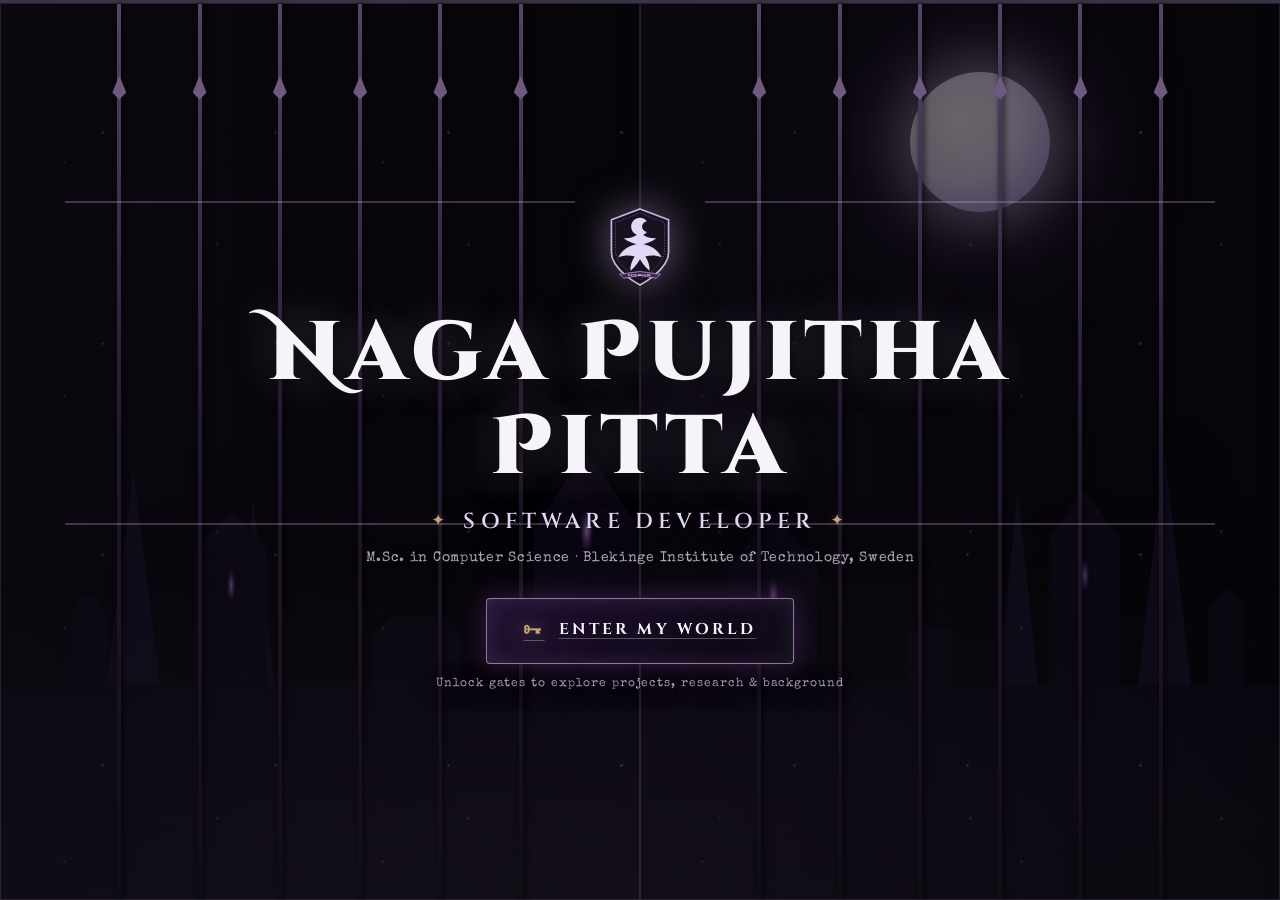
==== index.html @ 644ecee3 "Remove Nevermore Academy sanctuary tagline display" ====
<!DOCTYPE html>
<html lang="en">
<head>
    <meta charset="UTF-8">
    <meta name="viewport" content="width=device-width, initial-scale=1.0">
    <meta name="description" content="Naga Pujitha Pitta's software development, AI, and computer science portfolio.">
    <title>Home | Naga Pujitha Pitta · Software Developer</title>
    <!-- Google Fonts for Gothic & Antiqua Typography -->
    <link rel="preconnect" href="https://fonts.googleapis.com">
    <link rel="preconnect" href="https://fonts.gstatic.com" crossorigin>
    <link href="https://fonts.googleapis.com/css2?family=Cinzel+Decorative:wght@700;900&family=Cinzel:wght@500;600;700&family=Special+Elite&display=swap" rel="stylesheet">
    <link rel="stylesheet" href="Style.css?v=nevermore-2026-v2">
</head>
<body class="theme-home">

    <!-- ====================================================================
         NEVERMORE ACADEMY ENTRANCE (CINEMATIC FULL-SCREEN HOME SECTION)
         ==================================================================== -->
    <section class="academy-gate" id="academyGate" aria-label="Nevermore Academy Entrance">
        <!-- Cinematic Castle, Moonlight, Fog & Purple Lighting -->
        <div class="sky-elements" aria-hidden="true">
            <div class="gothic-moon"></div>
            <div class="moon-halo"></div>
            
            <!-- Castle Architecture Silhouette -->
            <svg class="castle-architecture" viewBox="0 0 1440 600" preserveAspectRatio="none">
                <defs>
                    <linearGradient id="castleGrad" x1="0%" y1="0%" x2="0%" y2="100%">
                        <stop offset="0%" stop-color="#160e24"/>
                        <stop offset="50%" stop-color="#0e0917"/>
                        <stop offset="100%" stop-color="#07050b"/>
                    </linearGradient>
                    <radialGradient id="windowGlow" cx="50%" cy="50%" r="50%">
                        <stop offset="0%" stop-color="#eed8ff" stop-opacity="0.9"/>
                        <stop offset="60%" stop-color="#9d4edd" stop-opacity="0.5"/>
                        <stop offset="100%" stop-color="#491375" stop-opacity="0"/>
                    </radialGradient>
                </defs>
                <!-- Distant Spires -->
                <polygon points="120,380 150,160 180,380" fill="#1b122c"/>
                <polygon points="260,390 285,190 310,390" fill="#1b122c"/>
                <polygon points="1120,400 1145,180 1170,400" fill="#1b122c"/>
                <polygon points="1280,380 1310,140 1340,380" fill="#1b122c"/>
                
                <!-- Main Castle Silhouette -->
                <path d="M0,600 L0,380 L80,380 L80,310 L90,290 L110,290 L120,310 L120,380 
                         L220,380 L220,240 L260,200 L300,240 L300,380 
                         L420,380 L420,330 L440,310 L500,310 L520,330 L520,380
                         L600,380 L600,220 L660,140 L720,220 L720,380
                         L820,380 L820,260 L870,200 L920,260 L920,380
                         L1020,380 L1020,320 L1070,320 L1070,380
                         L1180,380 L1180,230 L1220,180 L1260,230 L1260,380
                         L1360,380 L1360,300 L1380,280 L1400,300 L1400,380 L1440,380 L1440,600 Z" 
                      fill="url(#castleGrad)"/>
                
                <!-- Lit Gothic Cathedral Windows in Towers -->
                <path d="M255,270 Q260,250 265,270 L265,295 L255,295 Z" fill="url(#windowGlow)"/>
                <path d="M652,210 Q660,185 668,210 L668,245 L652,245 Z" fill="url(#windowGlow)"/>
                <path d="M863,280 Q870,260 877,280 L877,305 L863,305 Z" fill="url(#windowGlow)"/>
                <path d="M1214,260 Q1220,240 1226,260 L1226,285 L1214,285 Z" fill="url(#windowGlow)"/>
            </svg>

            <!-- Rolling Volumetric Fog Layers -->
            <div class="fog-layer fog-back"></div>
            <div class="fog-layer fog-front"></div>
        </div>

        <!-- Flying Raven Silhouettes -->
        <svg class="raven-flight" viewBox="0 0 1200 400" preserveAspectRatio="none" aria-hidden="true">
            <g class="raven raven-one">
                <path d="M0,25 C15,8 32,7 50,22 C62,10 78,8 95,15 C85,27 73,34 56,34 C47,46 36,55 20,59 L27,36 C18,40 9,35 0,25 Z"/>
            </g>
            <g class="raven raven-two">
                <path d="M0,25 C15,8 32,7 50,22 C62,10 78,8 95,15 C85,27 73,34 56,34 C47,46 36,55 20,59 L27,36 C18,40 9,35 0,25 Z"/>
            </g>
            <g class="raven raven-three">
                <path d="M0,25 C15,8 32,7 50,22 C62,10 78,8 95,15 C85,27 73,34 56,34 C47,46 36,55 20,59 L27,36 C18,40 9,35 0,25 Z"/>
            </g>
        </svg>

        <!-- Ambient Dust & Silver Embers -->
        <span class="academy-particles" aria-hidden="true"></span>

        <!-- Interactive 3D Wrought-Iron Entrance Gates -->
        <div class="wrought-iron-gates" aria-hidden="true">
            <div class="gate-wing gate-left" id="gateLeft">
                <div class="gate-bars">
                    <span class="bar bar-spear"></span>
                    <span class="bar bar-spear"></span>
                    <span class="bar bar-spear"></span>
                    <span class="bar bar-spear"></span>
                    <span class="bar bar-spear"></span>
                    <span class="bar bar-spear"></span>
                    <span class="gate-scroll scroll-top"></span>
                    <span class="gate-scroll scroll-mid"></span>
                </div>
            </div>
            <div class="gate-wing gate-right" id="gateRight">
                <div class="gate-bars">
                    <span class="bar bar-spear"></span>
                    <span class="bar bar-spear"></span>
                    <span class="bar bar-spear"></span>
                    <span class="bar bar-spear"></span>
                    <span class="bar bar-spear"></span>
                    <span class="bar bar-spear"></span>
                    <span class="gate-scroll scroll-top"></span>
                    <span class="gate-scroll scroll-mid"></span>
                </div>
            </div>
        </div>

        <!-- Academy Centerpiece / Entrance Heading -->
        <div class="academy-title">
            <!-- Original Artwork: Nevermore Academy Emblem -->
            <div class="emblem-container" title="Nevermore Academy Emblem">
                <svg class="academy-emblem" viewBox="0 0 100 120" xmlns="http://www.w3.org/2000/svg" aria-hidden="true">
                    <!-- Outer Crest Shield -->
                    <path d="M50,4 L92,20 L92,68 C92,94 50,116 50,116 C50,116 8,94 8,68 L8,20 Z" 
                          fill="#171220" stroke="#cbb4dd" stroke-width="2.5"/>
                    <path d="M50,10 L86,24 L86,66 C86,88 50,108 50,108 C50,108 14,88 14,66 L14,24 Z" 
                          fill="none" stroke="#724e8e" stroke-width="1.2" stroke-dasharray="2,2"/>
                    <!-- Crescent Moon at Top -->
                    <path d="M50,17 C54,17 58,19 60,22 C56,23 53,26 53,30 C53,34 56,37 60,38 C58,41 54,43 50,43 C42.8,43 37,37.2 37,30 C37,22.8 42.8,17 50,17 Z" 
                          fill="#e4d7f5"/>
                    <!-- The Nevermore Raven Silhouette -->
                    <path d="M50,38 C54,43 62,48 74,47 C68,52 61,54 55,56 C68,58 76,65 82,75 C73,72 65,72 58,74 C62,81 65,88 64,95 C57,89 53,83 50,78 C47,83 43,89 36,95 C35,88 38,81 42,74 C35,72 27,72 18,75 C24,65 32,58 45,56 C39,54 32,52 26,47 C38,48 46,43 50,38 Z" 
                          fill="#e4d7f5"/>
                    <!-- Ribbon Banner -->
                    <path d="M20,100 L50,96 L80,100 L74,106 L50,102 L26,106 Z" fill="#422557" stroke="#cbb4dd" stroke-width="1"/>
                    <text x="50" y="102" fill="#fff" font-size="4.2" font-family="'Cinzel', serif" font-weight="bold" text-anchor="middle" letter-spacing="0.5">NEVERMORE</text>
                </svg>
            </div>


            <!-- Name in Elegant Gothic Typography -->
            <h1 class="academy-name">Naga Pujitha Pitta</h1>

            <!-- Professional Title -->
            <p class="academy-role">
                <span class="role-symbol">✦</span>
                <span class="role-label">Software Developer</span>
                <span class="role-symbol">✦</span>
            </p>

            <p class="academy-degree-meta">M.Sc. in Computer Science · Blekinge Institute of Technology, Sweden</p>

            <!-- Interactive "Enter My World" Button -->
            <div class="entrance-action">
                <a class="enter-world-button" id="enterWorld" href="#portfolioWorld">
                    <span class="btn-icon">🗝</span>
                    <span class="btn-text">Enter My World</span>
                    <span class="btn-glow" aria-hidden="true"></span>
                </a>
                <span class="entrance-hint">Unlock gates to explore projects, research &amp; background</span>
            </div>
        </div>
    </section>

    <!-- ====================================================================
         PORTFOLIO WORLD (INNER SECTIONS)
         ==================================================================== -->
    <div class="portfolio-world" id="portfolioWorld">
        <!-- Floating shapes background -->
        <div class="background-shapes" aria-hidden="true">
            <span></span><span></span><span></span><span></span><span></span><span></span>
            <span></span><span></span><span></span><span></span><span></span><span></span>
        </div>
        <div class="glow-cursor" aria-hidden="true"></div>

        <!-- Persistent Header Bar -->
        <header class="hero" id="home">
            <div class="hero-content">
                <div class="hero-owner-tag">
                    <span class="hero-emblem-mini">✦</span>
                    <span class="hero-owner-name">Naga Pujitha Pitta</span>
                </div>
                <p class="hero-subtitle">
                    <span id="roleText">Software Developer</span>
                    <span class="typing-cursor">|</span>
                </p>
            </div>
            <span class="hero-frame" aria-hidden="true"></span>
        </header>

        <!-- Main Navigation -->
        <nav aria-label="Main navigation">
            <a href="#academyGate" class="nav-return-gate" title="Return to Nevermore Entrance">〈 Entrance Gate 〉</a>
            <span class="nav-dot">•</span>
            <a href="index.html" class="active-nav">Home</a>
            <span class="nav-dot">•</span>
            <a href="experience.html">Experience</a>
            <span class="nav-dot">•</span>
            <a href="projects.html">Projects</a>
            <span class="nav-dot">•</span>
            <a href="publications.html">Publications</a>
        </nav>

        <main>
            <!-- ============================================================
                 ABOUT SECTION (WITH VINTAGE GOTHIC PORTRAIT FRAME)
                 ============================================================ -->
            <section class="about section" id="about">
                <div class="about-heading">
                    <!-- Vintage Gothic Portrait Frame -->
                    <div class="portrait-frame vintage-gothic-frame" title="Portrait: Naga Pujitha Pitta">
                        <div class="frame-arch-crest">✦</div>
                        <div class="frame-filigree top-left"></div>
                        <div class="frame-filigree top-right"></div>
                        <div class="frame-inner-mat">
                            <img class="profile-photo" 
                                 src="images/profile.jpeg" 
                                 alt="Naga Pujitha Pitta" 
                                 onerror="this.src='https://avatars.githubusercontent.com/u/149845353?v=4';">
                        </div>
                        <div class="frame-filigree bottom-left"></div>
                        <div class="frame-filigree bottom-right"></div>
                        <div class="frame-nameplate">N. P. PITTA</div>
                    </div>

                    <div class="about-lead-block">
                        <h2>Hey — I'm Pujitha.</h2>
                        <p class="lead-bio">I am a Computer Science graduate from Blekinge Institute of Technology, Sweden.</p>
                        <p class="lead-specialties">Specializing in Full-Stack Systems, Machine Learning &amp; Cloud Infrastructure.</p>
                    </div>
                </div>

                <p>I am interested in full-stack development, artificial intelligence, and machine learning. I enjoy building applications, solving technical problems, and learning new technologies.</p>
                <p>My work includes cloud-based web applications, machine learning projects, and research into reliable federated learning models.</p>

                <hr>

                <h3>Education</h3>
                <div class="education-card">
                    <p><strong>Master of Science in Computer Science</strong><br>
                    Blekinge Institute of Technology · Sweden</p>
                </div>

                <hr>

                <!-- Technical Skills Showcase -->
                <div class="skills-showcase">
                    <div class="skills-showcase-heading">
                        <div>
                            <span class="skills-kicker">STACK / INDEX 012</span>
                            <h3>Technical Skills</h3>
                        </div>
                        <span class="skills-orbit" aria-hidden="true">✳</span>
                    </div>

                    <div class="skills-board" aria-label="Technical skills">
                        <div class="skill-tile" data-group="code">
                            <span class="skill-symbol">Py</span>
                            <span class="skill-name">Python</span>
                            <span class="skill-kind">LANGUAGE</span>
                        </div>
                        <div class="skill-tile" data-group="code">
                            <span class="skill-symbol">Ja</span>
                            <span class="skill-name">Java</span>
                            <span class="skill-kind">LANGUAGE</span>
                        </div>
                        <div class="skill-tile" data-group="code">
                            <span class="skill-symbol">JS</span>
                            <span class="skill-name">JavaScript</span>
                            <span class="skill-kind">LANGUAGE</span>
                        </div>
                        <div class="skill-tile" data-group="code">
                            <span class="skill-symbol">SQL</span>
                            <span class="skill-name">SQL</span>
                            <span class="skill-kind">LANGUAGE</span>
                        </div>
                        <div class="skill-tile" data-group="web">
                            <span class="skill-symbol">&lt;/&gt;</span>
                            <span class="skill-name">HTML</span>
                            <span class="skill-kind">WEB</span>
                        </div>
                        <div class="skill-tile" data-group="web">
                            <span class="skill-symbol">#</span>
                            <span class="skill-name">CSS</span>
                            <span class="skill-kind">WEB</span>
                        </div>
                        <div class="skill-tile" data-group="web">
                            <span class="skill-symbol">Fl</span>
                            <span class="skill-name">Flask</span>
                            <span class="skill-kind">WEB</span>
                        </div>
                        <div class="skill-tile" data-group="ai">
                            <span class="skill-symbol">ML</span>
                            <span class="skill-name">Scikit-learn</span>
                            <span class="skill-kind">AI / DATA</span>
                        </div>
                        <div class="skill-tile" data-group="ai">
                            <span class="skill-symbol">Tf</span>
                            <span class="skill-name">TensorFlow</span>
                            <span class="skill-kind">AI / DATA</span>
                        </div>
                        <div class="skill-tile" data-group="ai">
                            <span class="skill-symbol">Pd</span>
                            <span class="skill-name">Pandas</span>
                            <span class="skill-kind">AI / DATA</span>
                        </div>
                        <div class="skill-tile" data-group="ai">
                            <span class="skill-symbol">Np</span>
                            <span class="skill-name">NumPy</span>
                            <span class="skill-kind">AI / DATA</span>
                        </div>
                        <div class="skill-tile" data-group="cloud">
                            <span class="skill-symbol">☁</span>
                            <span class="skill-name">AWS</span>
                            <span class="skill-kind">CLOUD</span>
                        </div>
                    </div>

                    <div class="skills-legend">
                        <span><i data-group="code"></i>Code</span>
                        <span><i data-group="web"></i>Web</span>
                        <span><i data-group="ai"></i>AI &amp; Data</span>
                        <span><i data-group="cloud"></i>Cloud</span>
                    </div>
                </div>
            </section>

            <!-- Resume & Social Crypts -->
            <section class="reference-links" aria-label="Resume and contact links">
                <p class="resume-link">
                    <a href="resume.pdf" target="_blank" rel="noopener noreferrer">View résumé ↗</a>
                </p>
                <p class="reference-social-links">
                    <a href="https://linkedin.com/in/naga-pujitha-pitta-bb8784255" target="_blank" rel="noopener noreferrer">LinkedIn</a>
                    <span>·</span>
                    <a href="https://github.com/Pujitha-pitta" target="_blank" rel="noopener noreferrer">GitHub</a>
                    <span>·</span>
                    <a href="mailto:nagapujitha456@gmail.com">Email</a>
                </p>
            </section>

            <p class="section-bottom-link page-next">
                <a href="experience.html">〈 My Experience 〉</a>
            </p>
        </main>

        <footer>
            <p>© <span id="currentYear">2026</span> Naga Pujitha Pitta · Crafted with Nevermore Gothic Elegance</p>
        </footer>
    </div>

    <!-- Entrance & Interactive Scripts -->
    <script src="script.js"></script>
    <script>
        // Smooth entrance gate trigger & transition
        const enterBtn = document.getElementById('enterWorld');
        const gateLeft = document.getElementById('gateLeft');
        const gateRight = document.getElementById('gateRight');
        const academyGate = document.getElementById('academyGate');

        if (enterBtn) {
            enterBtn.addEventListener('click', function(e) {
                // Animate wrought-iron gate swing
                if (gateLeft && gateRight) {
                    gateLeft.classList.add('swing-open');
                    gateRight.classList.add('swing-open');
                }
                if (academyGate) {
                    academyGate.classList.add('gate-unlocking');
                }
            });
        }

        // Set current year
        const yr = document.getElementById('currentYear');
        if (yr) yr.textContent = new Date().getFullYear();
    </script>
</body>
</html>
---- Style.css ----
/* ==========================================================================
   NAGA PUJITHA PITTA · PORTFOLIO STYLESHEET
   Aesthetic: Nevermore Academy Gothic Entrance & Professional Developer World
   ========================================================================== */

/* --------------------------------------------------------------------------
   1. CORE VARIABLES & SETUP
   -------------------------------------------------------------------------- */
:root {
    --night: #09070d;
    --night-deep: #050408;
    --violet-night: #150f20;
    --deep-purple: #271438;
    --plum: #492856;
    --amethyst: #8e44ad;
    --lavender-glow: #bda6d6;
    --silver: #c9c5d2;
    --parchment: #ece8f2;
    --antique-gold: #c2a77a;
    --gold-glow: rgba(194, 167, 122, 0.35);
    --gothic-line: rgba(201, 197, 210, 0.22);
    --gothic-glow: rgba(189, 166, 214, 0.25);
    
    --font-gothic: 'Cinzel Decorative', Georgia, serif;
    --font-serif: 'Cinzel', 'Palatino Linotype', Georgia, serif;
    --font-body: 'Segoe UI', Tahoma, Arial, sans-serif;
    --font-typewriter: 'Special Elite', 'Courier New', monospace;
}

* {
    box-sizing: border-box;
    margin: 0;
    padding: 0;
}

html {
    scroll-behavior: smooth;
    scroll-padding-top: 20px;
}

body {
    min-height: 100vh;
    overflow-x: hidden;
    padding: 0 20px;
    background-color: var(--night);
    color: var(--parchment);
    font-family: var(--font-body);
    line-height: 1.72;
    background-image:
        radial-gradient(ellipse 48% 31% at 50% -4%, rgba(89, 57, 103, 0.88), transparent 76%),
        radial-gradient(ellipse 25% 75% at 0% 48%, rgba(50, 31, 64, 0.72), transparent 80%),
        radial-gradient(ellipse 30% 65% at 100% 70%, rgba(42, 27, 55, 0.66), transparent 78%),
        linear-gradient(155deg, #08070b 0%, #17101e 48%, #0a090d 100%);
}

body::before {
    content: "";
    position: fixed;
    inset: -28%;
    z-index: 0;
    pointer-events: none;
    opacity: 0.65;
    background:
        radial-gradient(ellipse 38% 18% at 14% 42%, rgba(185, 166, 205, 0.18), transparent 72%),
        radial-gradient(ellipse 42% 23% at 82% 55%, rgba(91, 61, 111, 0.3), transparent 74%),
        radial-gradient(ellipse 35% 19% at 48% 92%, rgba(197, 195, 204, 0.12), transparent 76%);
    filter: blur(38px);
    animation: nevermore-mist 26s ease-in-out infinite alternate;
}

@keyframes nevermore-mist {
    from { transform: translate3d(-2%, 1%, 0) scale(1); }
    to { transform: translate3d(2%, -2%, 0) scale(1.08); }
}

a {
    color: #c9b8dd;
    text-decoration-color: rgba(201, 184, 221, 0.42);
    text-underline-offset: 4px;
    transition: color 180ms ease, text-shadow 180ms ease;
}

a:hover {
    color: #f0e9f7;
    text-shadow: 0 0 14px rgba(189, 166, 214, 0.6);
}

h1, h2, h3, h4 {
    font-family: var(--font-serif);
    line-height: 1.4;
}

h2 {
    color: var(--parchment);
    font-size: clamp(1.65rem, 3vw, 2.05rem);
    letter-spacing: 0.035em;
    margin-bottom: 12px;
}

h3 {
    color: var(--silver);
    font-size: 1.1rem;
    font-weight: 600;
    margin-bottom: 5px;
}

p {
    margin-bottom: 15px;
}

/* --------------------------------------------------------------------------
   2. NEVERMORE ACADEMY ENTRANCE GATE (FULL SCREEN CINEMATIC HOME)
   -------------------------------------------------------------------------- */
.academy-gate {
    position: fixed;
    z-index: 1000;
    inset: 0;
    display: flex;
    align-items: center;
    justify-content: center;
    min-height: 100svh;
    padding: 24px;
    overflow: hidden;
    opacity: 1;
    visibility: visible;
    transition: opacity 800ms cubic-bezier(0.16, 1, 0.3, 1), 
                visibility 0s linear 800ms, 
                transform 800ms cubic-bezier(0.16, 1, 0.3, 1);
    background: #07050a;
}

/* Sky Elements: Castle, Moon, Fog & Purple Ambient Backlighting */
.sky-elements {
    position: absolute;
    inset: 0;
    pointer-events: none;
    z-index: 1;
    overflow: hidden;
}

/* Luminous Gothic Moon */
.gothic-moon {
    position: absolute;
    top: 8%;
    right: 18%;
    width: 140px;
    height: 140px;
    border-radius: 50%;
    background: radial-gradient(circle at 35% 35%, #fffaf0 0%, #e2daf0 45%, #9d7ec4 90%, #5d347e 100%);
    box-shadow: 0 0 45px 15px rgba(226, 218, 240, 0.45),
                0 0 110px 40px rgba(142, 68, 173, 0.3);
    animation: moonPulse 10s ease-in-out infinite alternate;
}

@keyframes moonPulse {
    0% { transform: scale(1); filter: brightness(1); }
    100% { transform: scale(1.03); filter: brightness(1.1); }
}

.moon-halo {
    position: absolute;
    top: calc(8% - 60px);
    right: calc(18% - 60px);
    width: 260px;
    height: 260px;
    border-radius: 50%;
    background: radial-gradient(circle, rgba(189, 166, 214, 0.15) 0%, transparent 70%);
    filter: blur(20px);
}

/* Castle Architecture Silhouette */
.castle-architecture {
    position: absolute;
    bottom: 0;
    left: 0;
    width: 100%;
    height: 65%;
    object-fit: cover;
    z-index: 2;
    opacity: 0.95;
    filter: drop-shadow(0 -10px 30px rgba(0, 0, 0, 0.9));
}

/* Layered Volumetric Rolling Fog */
.fog-layer {
    position: absolute;
    bottom: 0;
    left: -50%;
    width: 200%;
    height: 45%;
    pointer-events: none;
}

.fog-back {
    z-index: 3;
    opacity: 0.45;
    background: radial-gradient(ellipse at 50% 100%, rgba(138, 92, 168, 0.35) 0%, transparent 65%),
                linear-gradient(to top, rgba(10, 7, 15, 0.8) 0%, transparent 100%);
    animation: fogDrift 38s linear infinite alternate;
}

.fog-front {
    z-index: 6;
    opacity: 0.3;
    background: radial-gradient(ellipse at 35% 100%, rgba(200, 180, 225, 0.25) 0%, transparent 55%),
                linear-gradient(to top, rgba(7, 5, 10, 0.9) 0%, transparent 80%);
    animation: fogDrift 24s linear infinite alternate-reverse;
}

@keyframes fogDrift {
    0% { transform: translateX(0); }
    100% { transform: translateX(25%); }
}

/* --------------------------------------------------------------------------
   3. 3D WROUGHT-IRON GATES (INTERACTIVE ENTRANCE)
   -------------------------------------------------------------------------- */
.wrought-iron-gates {
    position: absolute;
    inset: 0;
    z-index: 4;
    display: flex;
    pointer-events: none;
    perspective: 1400px;
}

.gate-wing {
    flex: 1;
    height: 100%;
    background: linear-gradient(90deg, rgba(12, 9, 17, 0.7), rgba(5, 4, 8, 0.5));
    border-top: 3px solid #3c3247;
    position: relative;
    transform-origin: left center;
    transition: transform 1200ms cubic-bezier(0.16, 1, 0.3, 1), opacity 800ms ease;
}

.gate-wing.gate-right {
    transform-origin: right center;
}

/* Wrought-Iron Spikes & Vertical Bars */
.gate-bars {
    position: absolute;
    inset: 0;
    display: flex;
    justify-content: space-evenly;
    padding: 0 40px;
    border: 1px solid rgba(189, 166, 214, 0.15);
}

.bar {
    width: 4px;
    height: 100%;
    background: linear-gradient(180deg, #534563 0%, #20182b 50%, #110d17 100%);
    position: relative;
    box-shadow: 2px 0 6px rgba(0, 0, 0, 0.8);
}

.bar-spear::before {
    content: "";
    position: absolute;
    top: 8%;
    left: 50%;
    transform: translateX(-50%);
    width: 14px;
    height: 24px;
    background: #6c5a80;
    clip-path: polygon(50% 0%, 100% 70%, 50% 100%, 0% 70%);
}

.gate-scroll {
    position: absolute;
    left: 10%;
    right: 10%;
    height: 2px;
    background: rgba(189, 166, 214, 0.3);
}

.scroll-top { top: 22%; }
.scroll-mid { top: 58%; }

/* Swing Open Animations when Entered */
.gate-wing.gate-left.swing-open,
.theme-home .academy-gate:has(+ .portfolio-world:target) .gate-left {
    transform: perspective(1400px) rotateY(-85deg);
}

.gate-wing.gate-right.swing-open,
.theme-home .academy-gate:has(+ .portfolio-world:target) .gate-right {
    transform: perspective(1400px) rotateY(85deg);
}

/* Dismiss Academy Gate upon entry */
.theme-home .academy-gate:has(+ .portfolio-world:target),
.academy-gate.gate-unlocking {
    opacity: 0;
    visibility: hidden;
    pointer-events: none;
    transform: scale(1.05);
}

/* --------------------------------------------------------------------------
   4. ACADEMY TITLE & CENTERPIECE
   -------------------------------------------------------------------------- */
.academy-title {
    position: relative;
    z-index: 5;
    display: flex;
    flex-direction: column;
    align-items: center;
    text-align: center;
    max-width: 900px;
    padding: 30px 20px;
    text-shadow: 0 4px 25px rgba(0, 0, 0, 0.95);
    transition: transform 800ms ease, opacity 600ms ease;
}

/* Nevermore Academy Emblem Artwork */
.emblem-container {
    margin-bottom: 12px;
}

.academy-emblem {
    width: 68px;
    height: 82px;
    filter: drop-shadow(0 0 20px rgba(189, 166, 214, 0.5));
    animation: emblemPulse 4s ease-in-out infinite alternate;
}

@keyframes emblemPulse {
    0% { transform: scale(1); filter: drop-shadow(0 0 15px rgba(189, 166, 214, 0.35)); }
    100% { transform: scale(1.05); filter: drop-shadow(0 0 28px rgba(189, 166, 214, 0.7)); }
}

.academy-kicker {
    display: flex;
    align-items: center;
    gap: 15px;
    font-family: var(--font-serif);
    font-size: clamp(0.72rem, 1.4vw, 0.85rem);
    letter-spacing: 0.28em;
    color: var(--silver);
    text-transform: uppercase;
    margin-bottom: 14px;
}

.kicker-line {
    width: 35px;
    height: 1px;
    background: linear-gradient(90deg, transparent, var(--lavender-glow), transparent);
}

/* User's Name in Gothic Typography */
.academy-name {
    font-family: var(--font-gothic);
    font-size: clamp(2.4rem, 6.8vw, 5.2rem);
    font-weight: 900;
    letter-spacing: 0.07em;
    line-height: 1.12;
    color: #f7f3fb;
    margin-bottom: 8px;
    text-shadow: 0 4px 28px rgba(0, 0, 0, 0.95),
                 0 0 40px rgba(189, 166, 214, 0.35);
}

/* Professional Role: Software Developer */
.academy-role {
    display: inline-flex;
    align-items: center;
    gap: 14px;
    font-family: var(--font-serif);
    font-size: clamp(1rem, 2.2vw, 1.35rem);
    font-weight: 600;
    letter-spacing: 0.24em;
    text-transform: uppercase;
    color: #e2d5f0;
    margin-bottom: 6px;
}

.role-symbol {
    color: var(--antique-gold);
    font-size: 0.85rem;
    text-shadow: 0 0 8px var(--gold-glow);
}

.academy-degree-meta {
    font-family: var(--font-typewriter);
    font-size: 0.88rem;
    color: var(--silver);
    letter-spacing: 0.05em;
    margin-bottom: 28px;
    opacity: 0.85;
}

/* "Enter My World" Button */
.entrance-action {
    display: flex;
    flex-direction: column;
    align-items: center;
    gap: 10px;
}

.enter-world-button {
    position: relative;
    display: inline-flex;
    align-items: center;
    justify-content: center;
    gap: 14px;
    min-width: 260px;
    padding: 16px 36px;
    background: linear-gradient(135deg, rgba(39, 20, 56, 0.9), rgba(15, 11, 22, 0.95));
    border: 1px solid rgba(200, 180, 225, 0.65);
    border-radius: 4px;
    color: #f7f3fb;
    font-family: var(--font-serif);
    font-size: 0.98rem;
    font-weight: 700;
    letter-spacing: 0.2em;
    text-transform: uppercase;
    cursor: pointer;
    overflow: hidden;
    box-shadow: 0 0 25px rgba(142, 68, 173, 0.35),
                inset 0 0 20px rgba(189, 166, 214, 0.12);
    transition: transform 250ms ease, border-color 250ms ease, box-shadow 250ms ease;
    backdrop-filter: blur(8px);
}

.btn-icon {
    font-size: 1.15rem;
    color: var(--antique-gold);
    filter: drop-shadow(0 0 6px var(--gold-glow));
}

.enter-world-button:hover {
    transform: translateY(-3px) scale(1.02);
    border-color: #dccae8;
    color: #ffffff;
    text-decoration: none;
    box-shadow: 0 0 40px rgba(189, 166, 214, 0.6),
                inset 0 0 25px rgba(220, 200, 240, 0.25);
}

.btn-glow {
    position: absolute;
    top: 0;
    left: -100%;
    width: 60%;
    height: 100%;
    background: linear-gradient(90deg, transparent, rgba(255, 255, 255, 0.2), transparent);
    transform: skewX(-25deg);
    animation: btnShimmer 5s infinite;
}

@keyframes btnShimmer {
    0% { left: -100%; }
    20%, 100% { left: 200%; }
}

.entrance-hint {
    font-family: var(--font-typewriter);
    font-size: 0.74rem;
    color: #a49cb0;
    letter-spacing: 0.08em;
}

/* Flying Ravens Silhouettes */
.raven-flight {
    position: absolute;
    z-index: 3;
    top: 6%;
    left: 0;
    width: 100%;
    height: 48%;
    overflow: visible;
    pointer-events: none;
}

.raven { fill: #070509; }
.raven-one { animation: raven-cross 22s linear -6s infinite; opacity: 0.85; }
.raven-two { animation: raven-cross 30s linear -18s infinite; opacity: 0.55; }
.raven-three { animation: raven-cross 26s linear -2s infinite; opacity: 0.7; }

.raven-one path { transform: scale(0.68); transform-origin: center; }
.raven-two path { transform: scale(0.42); transform-origin: center; }
.raven-three path { transform: scale(0.8); transform-origin: center; }

@keyframes raven-cross {
    from { transform: translate3d(-140px, 0, 0); }
    to { transform: translate3d(calc(100vw + 140px), 80px, 0); }
}

/* Atmospheric Particles */
.academy-particles {
    position: absolute;
    z-index: 2;
    inset: 0;
    pointer-events: none;
    opacity: 0.38;
    background-image:
        radial-gradient(circle, rgba(225, 207, 239, 0.85) 0 1px, transparent 1.8px),
        radial-gradient(circle, rgba(182, 145, 208, 0.75) 0 1.2px, transparent 2px),
        radial-gradient(circle, rgba(237, 224, 195, 0.65) 0 0.8px, transparent 1.7px);
    background-size: 173px 211px, 251px 287px, 319px 233px;
    background-position: 16px 27px, 92px 101px, 224px 46px;
    animation: particle-drift 30s linear infinite;
}

@keyframes particle-drift {
    to { background-position: 16px -211px, 92px -186px, 224px -187px; }
}

/* --------------------------------------------------------------------------
   5. PORTFOLIO WORLD (INNER PAGES / MAIN CONTENT)
   -------------------------------------------------------------------------- */
.theme-home .portfolio-world {
    display: none;
}

.theme-home .portfolio-world:target,
.portfolio-world.is-visible {
    display: block;
    animation: world-arrive 900ms cubic-bezier(0.16, 1, 0.3, 1) both;
}

@keyframes world-arrive {
    from { opacity: 0; transform: translateY(18px); }
    to { opacity: 1; transform: translateY(0); }
}

/* Floating background shapes */
.background-shapes {
    position: fixed;
    inset: 0;
    overflow: hidden;
    pointer-events: none;
    z-index: 0;
    opacity: 0.45;
}

.background-shapes span {
    position: absolute;
    width: 35px;
    height: 35px;
    background: linear-gradient(145deg, rgba(169, 155, 190, 0.36), rgba(73, 48, 79, 0.24));
    clip-path: polygon(50% 0, 88% 18%, 100% 55%, 72% 100%, 22% 88%, 0 42%);
    border: 1px solid rgba(197, 195, 204, 0.22);
    border-radius: 3px;
    box-shadow: 0 0 22px rgba(73, 48, 79, 0.28);
    animation: floatShape 14s ease-in-out infinite;
}

.background-shapes span:nth-child(1) { top: 18%; left: 20%; width: 48px; height: 48px; }
.background-shapes span:nth-child(2) { top: 20%; right: 25%; width: 65px; height: 65px; animation-delay: -4s; }
.background-shapes span:nth-child(3) { top: 42%; left: 45%; width: 38px; height: 38px; animation-delay: -8s; }
.background-shapes span:nth-child(4) { top: 58%; right: 32%; width: 30px; height: 30px; animation-delay: -2s; }
.background-shapes span:nth-child(5) { top: 72%; left: 25%; width: 45px; height: 45px; animation-delay: -6s; }
.background-shapes span:nth-child(6) { top: 82%; right: 35%; width: 55px; height: 55px; animation-delay: -10s; }
.background-shapes span:nth-child(7) { top: 35%; right: 12%; width: 28px; height: 28px; }
.background-shapes span:nth-child(8) { top: 88%; left: 60%; width: 32px; height: 32px; }
.background-shapes span:nth-child(9) { top: 30%; left: 8%; width: 25px; height: 25px; }
.background-shapes span:nth-child(10) { top: 64%; left: 52%; width: 28px; height: 28px; }
.background-shapes span:nth-child(11) { top: 12%; left: 58%; width: 22px; height: 22px; }
.background-shapes span:nth-child(12) { top: 78%; right: 12%; width: 36px; height: 36px; }

@keyframes floatShape {
    0%, 100% { transform: translateY(0) rotate(0deg); }
    50% { transform: translateY(-40px) rotate(35deg); }
}

/* Glowing cursor */
.glow-cursor {
    position: fixed;
    z-index: 0;
    width: 24px;
    height: 24px;
    top: 75%;
    left: 70%;
    border-radius: 50%;
    background: #100d14;
    border: 2px solid #c1a8da;
    box-shadow: 0 0 12px 5px rgba(169, 155, 190, 0.52), 0 0 38px 12px rgba(73, 48, 79, 0.43);
    pointer-events: none;
    animation: glowPulse 2s infinite ease-in-out;
}

@keyframes glowPulse {
    50% { box-shadow: 0 0 18px 7px rgba(201, 184, 221, 0.66), 0 0 48px 16px rgba(73, 48, 79, 0.5); }
}

/* Header inside Portfolio World */
.hero {
    max-width: 1120px;
    margin: 18px auto 0;
    padding: 16px 24px 12px;
    border: 1px solid var(--gothic-line);
    border-radius: 12px 12px 0 0;
    background: linear-gradient(115deg, rgba(20, 16, 26, 0.95), rgba(36, 21, 47, 0.85) 54%, rgba(15, 13, 20, 0.95));
    box-shadow: 0 12px 34px rgba(0, 0, 0, 0.28);
    text-align: center;
    position: relative;
    z-index: 1;
}

.hero-owner-tag {
    display: inline-flex;
    align-items: center;
    gap: 8px;
    font-family: var(--font-serif);
    font-size: 1.15rem;
    font-weight: 700;
    color: var(--parchment);
    letter-spacing: 0.08em;
    margin-bottom: 2px;
}

.hero-emblem-mini {
    color: var(--antique-gold);
    font-size: 0.8rem;
}

.hero-subtitle {
    font-size: 0.95rem;
    color: var(--silver);
    letter-spacing: 0.08em;
    margin: 0;
}

#roleText { color: var(--lavender-glow); }
.typing-cursor { color: var(--lavender-glow); animation: blink 0.8s infinite; }

@keyframes blink { 50% { opacity: 0; } }

/* Main Navigation */
nav {
    max-width: 1120px;
    margin: 0 auto 24px;
    padding: 12px 16px 15px;
    display: flex;
    align-items: center;
    justify-content: center;
    flex-wrap: wrap;
    gap: 10px 22px;
    border: 1px solid var(--gothic-line);
    border-top: 0;
    border-radius: 0 0 12px 12px;
    background: linear-gradient(180deg, rgba(29, 22, 37, 0.96), rgba(12, 10, 15, 0.96));
    box-shadow: 0 18px 34px rgba(0, 0, 0, 0.35);
    backdrop-filter: blur(10px);
    position: relative;
    z-index: 1;
    font-family: var(--font-serif);
    font-weight: bold;
}

nav a {
    color: #ded5e8;
    font-size: 0.95rem;
    letter-spacing: 0.04em;
    transition: color 180ms ease, text-shadow 180ms ease, transform 180ms ease;
}

nav a:hover, nav a.active-nav {
    color: #ffffff;
    text-shadow: 0 0 15px rgba(201, 184, 221, 0.75);
    text-decoration: none;
}

.nav-return-gate {
    color: var(--antique-gold) !important;
    font-size: 0.85rem !important;
}

.nav-dot { color: #74657f; }

/* Main Content Area */
main {
    max-width: 920px;
    margin: 0 auto;
    position: relative;
    z-index: 1;
}

.section {
    margin: 0 0 24px;
    padding: clamp(24px, 4vw, 36px);
    border: 1px solid var(--gothic-line);
    border-radius: 14px;
    background:
        radial-gradient(ellipse at 95% 0%, rgba(73, 48, 79, 0.24), transparent 37%),
        linear-gradient(145deg, rgba(27, 21, 34, 0.97), rgba(13, 11, 17, 0.97));
    box-shadow: 0 24px 60px rgba(0, 0, 0, 0.4), inset 0 1px 0 rgba(234, 231, 237, 0.07);
    backdrop-filter: blur(8px);
}

.section h2 {
    margin-bottom: 20px;
    color: #f0edf3;
    font-size: clamp(1.5rem, 3vw, 1.9rem);
    letter-spacing: 0.13em;
    text-transform: uppercase;
    text-shadow: 0 2px 18px rgba(169, 155, 190, 0.18);
}

.section h2::after {
    content: "";
    display: block;
    width: 74px;
    height: 1px;
    margin: 10px 0 0;
    background: linear-gradient(90deg, #a99bbe, transparent);
}

/* --------------------------------------------------------------------------
   6. VINTAGE GOTHIC PORTRAIT FRAME (ABOUT SECTION)
   -------------------------------------------------------------------------- */
.about-heading {
    display: flex;
    align-items: center;
    gap: 28px;
    margin-bottom: 24px;
}

.vintage-gothic-frame {
    position: relative;
    flex: 0 0 140px;
    width: 140px;
    height: 185px;
    padding: 8px;
    border: 2px solid var(--antique-gold);
    border-radius: 70px 70px 6px 6px;
    background: linear-gradient(145deg, #3d2c3e, #130f18 70%);
    box-shadow: 0 0 0 4px rgba(194, 167, 122, 0.15),
                0 18px 40px rgba(0, 0, 0, 0.8),
                inset 0 0 0 2px rgba(224, 207, 175, 0.2);
    display: flex;
    flex-direction: column;
    align-items: center;
}

.frame-arch-crest {
    position: absolute;
    top: -12px;
    left: 50%;
    transform: translateX(-50%);
    background: #1c1524;
    border: 1px solid var(--antique-gold);
    width: 22px;
    height: 22px;
    border-radius: 50%;
    display: flex;
    align-items: center;
    justify-content: center;
    color: var(--antique-gold);
    font-size: 0.75rem;
    box-shadow: 0 2px 8px rgba(0, 0, 0, 0.6);
    z-index: 3;
}

.frame-inner-mat {
    width: 100%;
    height: calc(100% - 20px);
    border-radius: 62px 62px 4px 4px;
    overflow: hidden;
    border: 1px solid rgba(194, 167, 122, 0.45);
    box-shadow: inset 0 0 15px rgba(0, 0, 0, 0.6);
}

.vintage-gothic-frame .profile-photo {
    display: block;
    width: 100%;
    height: 100%;
    object-fit: cover;
    object-position: center 30%;
    filter: contrast(1.05);
}

.frame-nameplate {
    margin-top: 4px;
    font-family: var(--font-typewriter);
    font-size: 0.62rem;
    letter-spacing: 0.14em;
    color: var(--antique-gold);
    font-weight: bold;
    text-shadow: 0 1px 3px rgba(0,0,0,0.8);
}

.about-lead-block h2 {
    margin-bottom: 6px;
}

.lead-bio {
    font-size: 1.05rem;
    color: var(--parchment);
    font-weight: 500;
    margin-bottom: 6px;
}

.lead-specialties {
    font-size: 0.9rem;
    color: var(--lavender-glow);
    font-style: italic;
    margin-bottom: 0;
}

hr {
    border: 0;
    border-top: 1px solid var(--gothic-line);
    margin: 22px 0;
}

.education-card {
    padding: 12px 18px;
    border-left: 3px solid var(--antique-gold);
    background: rgba(194, 167, 122, 0.06);
    border-radius: 0 6px 6px 0;
}

/* --------------------------------------------------------------------------
   7. TECHNICAL SKILLS SHOWCASE
   -------------------------------------------------------------------------- */
.skills-showcase {
    position: relative;
    border-radius: 8px;
    padding: 22px;
    border: 1px solid rgba(194, 167, 122, 0.35);
    background:
        linear-gradient(135deg, rgba(57, 42, 48, 0.44), rgba(17, 13, 20, 0.96)),
        repeating-linear-gradient(0deg, transparent 0 37px, rgba(188, 165, 137, 0.035) 38px 39px);
    box-shadow: inset 0 0 0 5px rgba(194, 167, 122, 0.035), 0 18px 42px rgba(0, 0, 0, 0.35);
}

.skills-showcase-heading {
    display: flex;
    align-items: center;
    justify-content: space-between;
    padding-bottom: 12px;
    border-bottom: 1px solid rgba(194, 167, 122, 0.27);
    margin-bottom: 16px;
}

.skills-kicker {
    color: var(--antique-gold);
    font-size: 0.68rem;
    letter-spacing: 0.18em;
}

.skills-showcase-heading h3 {
    margin: 2px 0 0;
    font-size: 1.25rem;
    color: var(--parchment);
}

.skills-orbit {
    color: var(--antique-gold);
    font-size: 1.6rem;
}

.skills-board {
    display: grid;
    grid-template-columns: repeat(4, minmax(0, 1fr));
    gap: 10px;
    counter-reset: specimen;
}

.skill-tile {
    --tile-color: #c9b8dd;
    position: relative;
    counter-increment: specimen;
    display: flex;
    min-height: 110px;
    flex-direction: column;
    justify-content: space-between;
    padding: 12px;
    border: 1px solid color-mix(in srgb, var(--tile-color) 38%, transparent);
    border-radius: 6px;
    background: linear-gradient(145deg, color-mix(in srgb, var(--tile-color) 12%, #17111d), rgba(11, 10, 15, 0.94));
    transition: transform 180ms ease, box-shadow 180ms ease;
}

.skill-tile:hover {
    transform: translateY(-4px);
    box-shadow: 0 10px 24px color-mix(in srgb, var(--tile-color) 20%, transparent);
}

.skill-tile[data-group="code"] { --tile-color: #f2b56b; }
.skill-tile[data-group="web"] { --tile-color: #72d3c3; }
.skill-tile[data-group="ai"] { --tile-color: #bca6ff; }
.skill-tile[data-group="cloud"] { --tile-color: #80c8fa; }

.skill-symbol {
    display: grid;
    place-items: center;
    width: 38px;
    height: 38px;
    border: 1px solid color-mix(in srgb, var(--tile-color) 48%, transparent);
    border-radius: 50%;
    color: var(--parchment);
    font-family: var(--font-serif);
    font-size: 1.1rem;
    font-weight: 700;
    background: radial-gradient(circle, color-mix(in srgb, var(--tile-color) 20%, #1b1420), #110e15);
}

.skill-name {
    margin-top: 8px;
    color: var(--parchment);
    font-size: 0.8rem;
    font-weight: 700;
}

.skill-kind {
    color: #aeb8bf;
    font-size: 0.55rem;
    letter-spacing: 0.12em;
}

.skills-legend {
    display: flex;
    flex-wrap: wrap;
    gap: 8px 16px;
    margin-top: 14px;
    font-size: 0.72rem;
    color: var(--silver);
}

.skills-legend span {
    display: inline-flex;
    align-items: center;
    gap: 6px;
}

.skills-legend i {
    width: 8px;
    height: 8px;
    border-radius: 50%;
}

.skills-legend i[data-group="code"] { background: #f2b56b; }
.skills-legend i[data-group="web"] { background: #72d3c3; }
.skills-legend i[data-group="ai"] { background: #bca6ff; }
.skills-legend i[data-group="cloud"] { background: #80c8fa; }

/* --------------------------------------------------------------------------
   8. REFERENCE & SOCIAL LINKS
   -------------------------------------------------------------------------- */
.reference-links {
    max-width: 740px;
    margin: 0 auto 28px;
    padding: 18px 24px;
    border: 1px solid var(--gothic-line);
    border-radius: 12px;
    background: linear-gradient(135deg, rgba(29, 22, 37, 0.97), rgba(12, 10, 15, 0.98));
    box-shadow: 0 16px 36px rgba(0, 0, 0, 0.35);
    text-align: center;
}

.resume-link {
    font-weight: bold;
    margin-bottom: 8px;
    font-size: 1.05rem;
}

.reference-social-links {
    display: flex;
    justify-content: center;
    align-items: center;
    gap: 12px;
    font-weight: bold;
    margin: 0;
}

.section-bottom-link {
    text-align: center;
    font-weight: bold;
    margin: 28px 0 0;
}

footer {
    text-align: center;
    color: #9891a1;
    font-size: 0.85rem;
    padding: 30px 0 45px;
    font-family: var(--font-typewriter);
}

/* --------------------------------------------------------------------------
   9. RESPONSIVE MEDIA QUERIES
   -------------------------------------------------------------------------- */
@media (max-width: 768px) {
    .academy-gate { padding: 18px; }
    .academy-name { font-size: 2.8rem; }
    .academy-role { font-size: 1.05rem; letter-spacing: 0.16em; }
    .enter-world-button { min-width: 210px; padding: 14px 24px; font-size: 0.9rem; }
    .about-heading { flex-direction: column; text-align: center; gap: 16px; }
    .section h2::after { margin: 10px auto 0; }
    .skills-board { grid-template-columns: repeat(2, minmax(0, 1fr)); }
    .gothic-moon { width: 90px; height: 90px; top: 5%; right: 10%; }
    .gate-bars { padding: 0 15px; }
}

@media (prefers-reduced-motion: reduce) {
    *, *::before, *::after {
        animation-duration: 0.01ms !important;
        animation-iteration-count: 1 !important;
        transition-duration: 0.01ms !important;
        scroll-behavior: auto !important;
    }
}
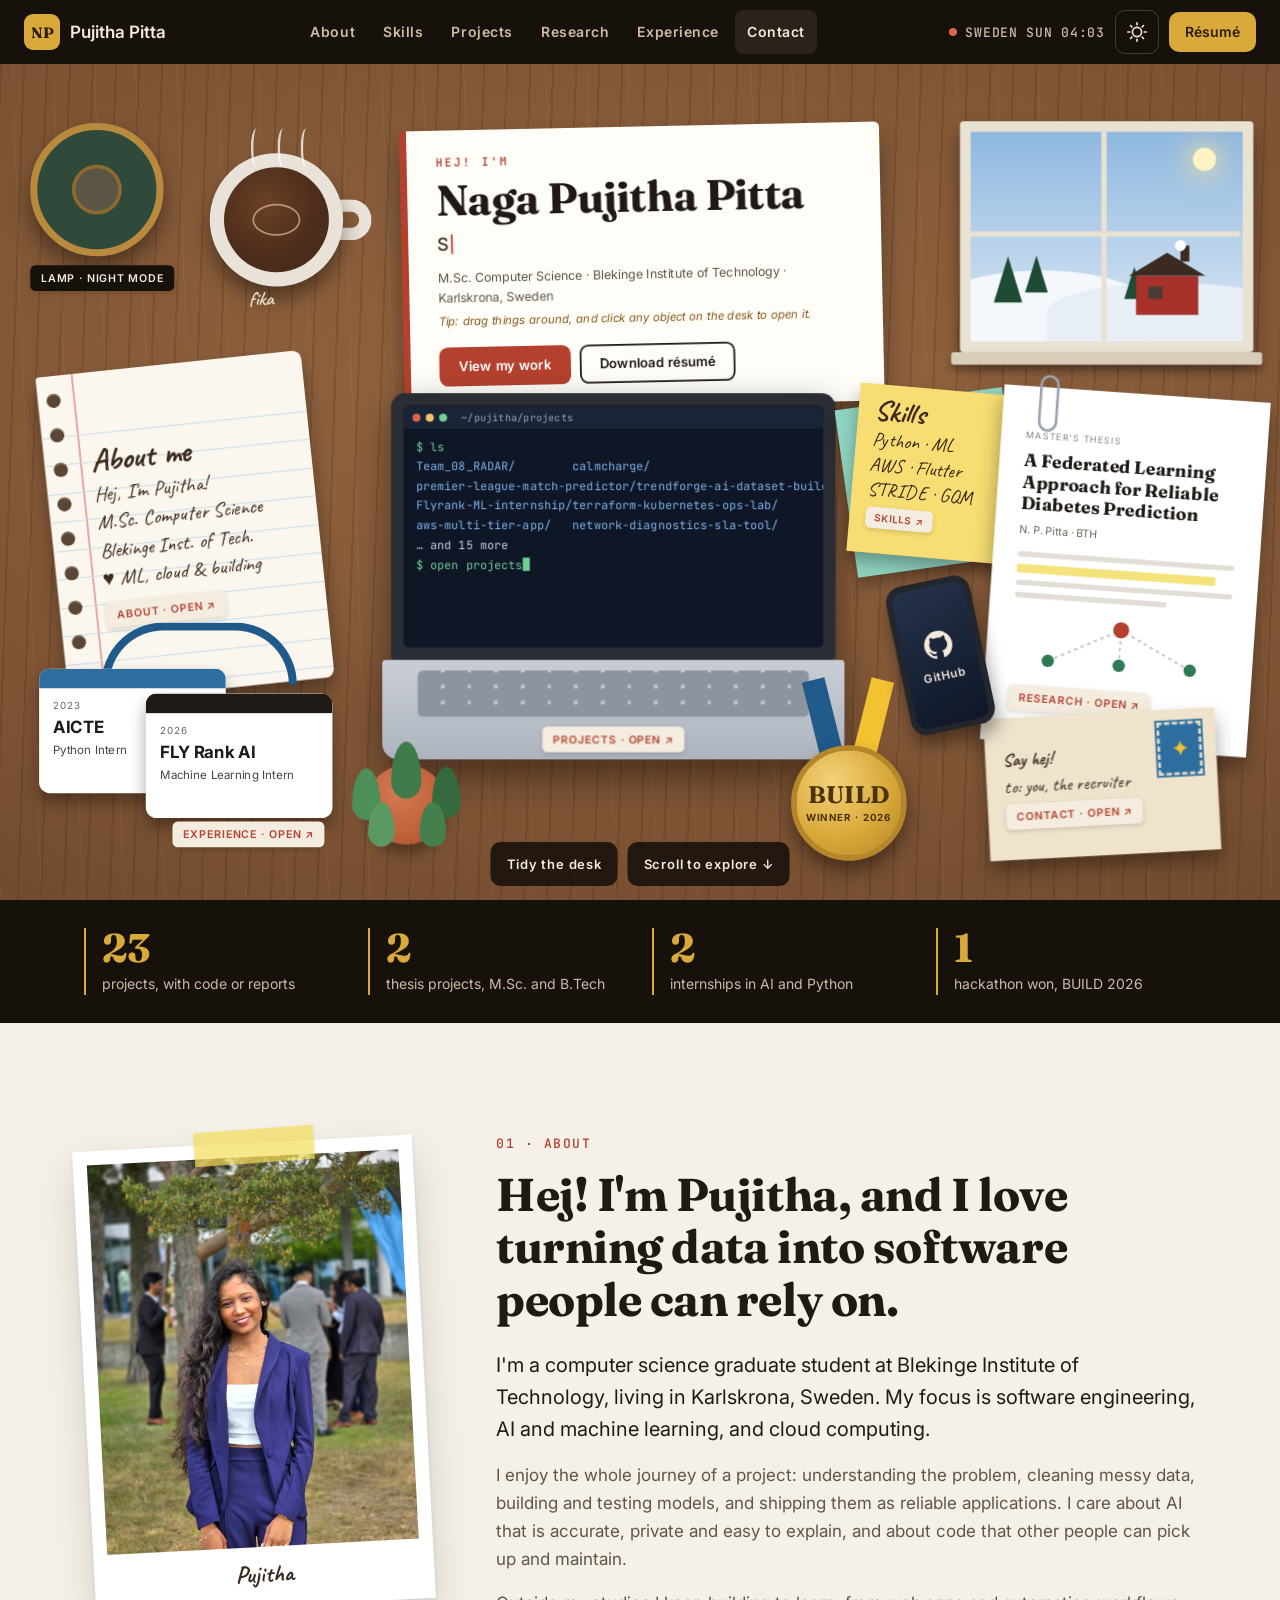
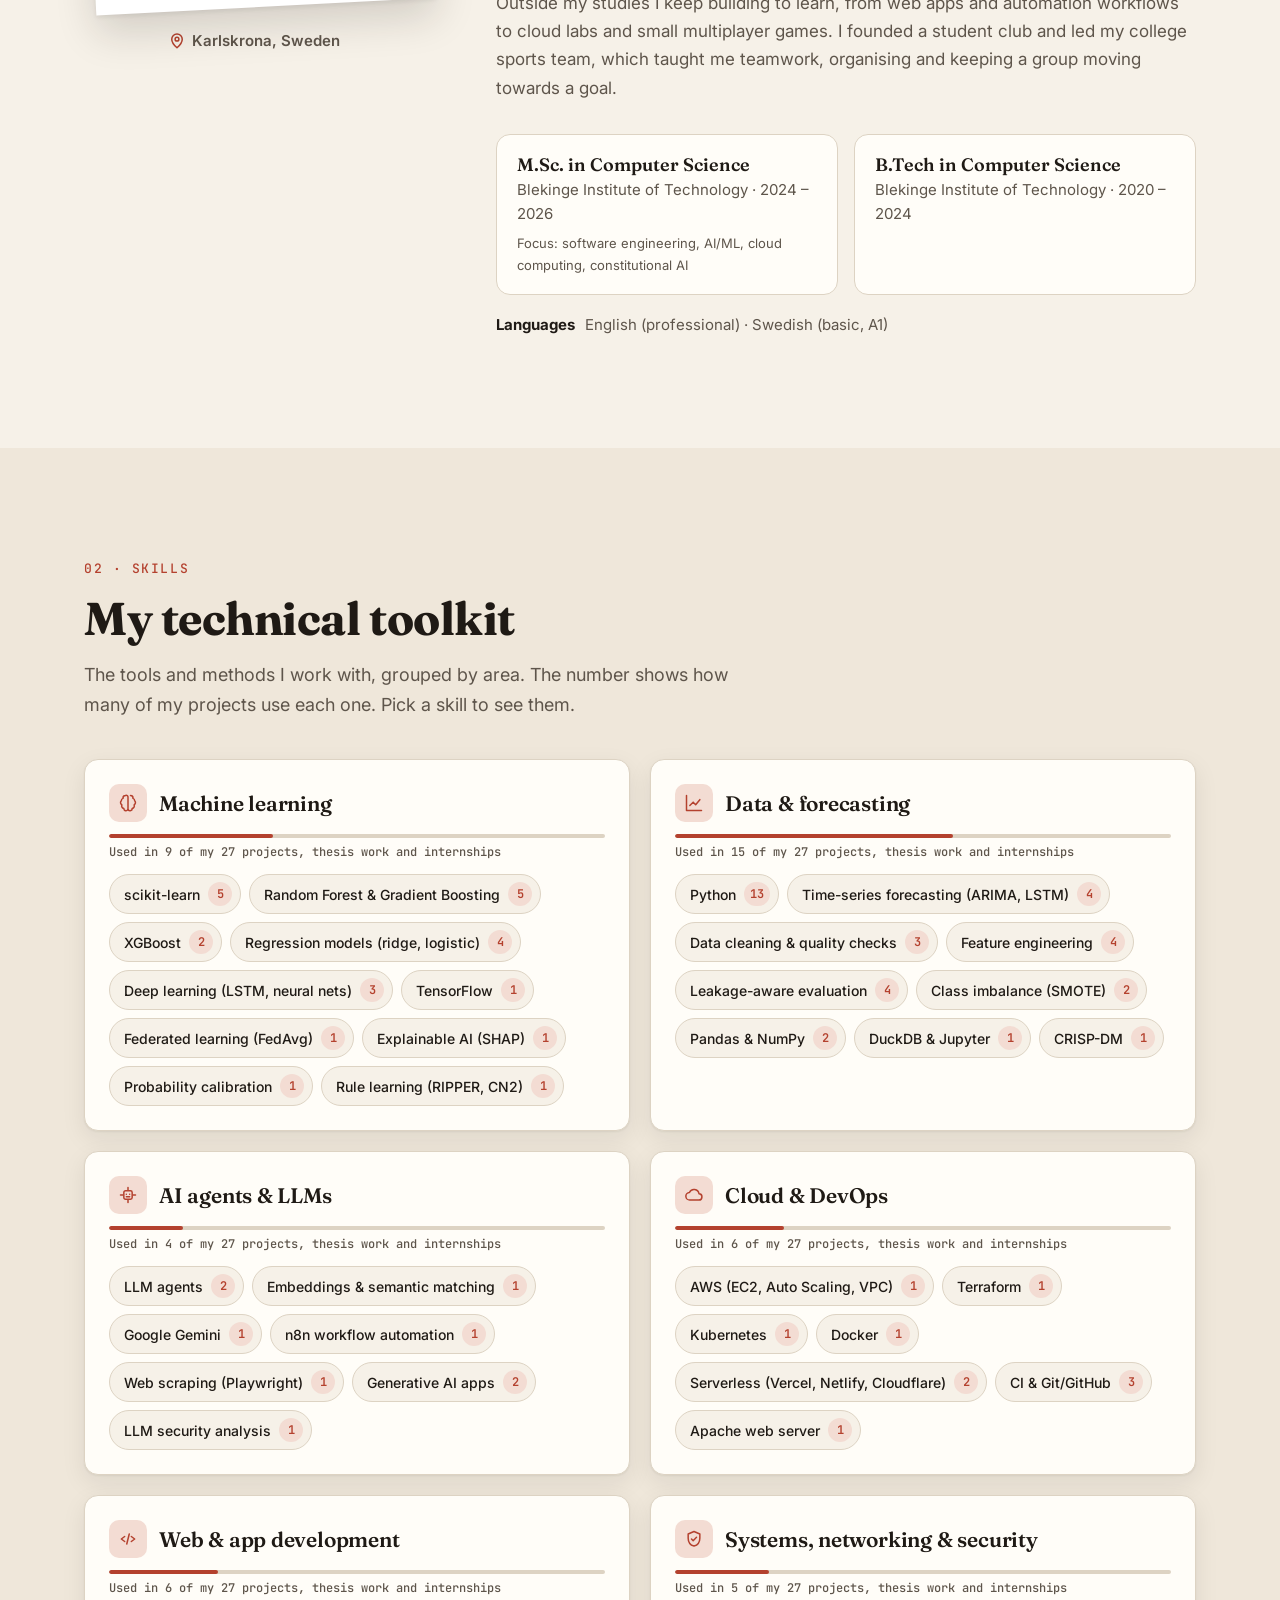
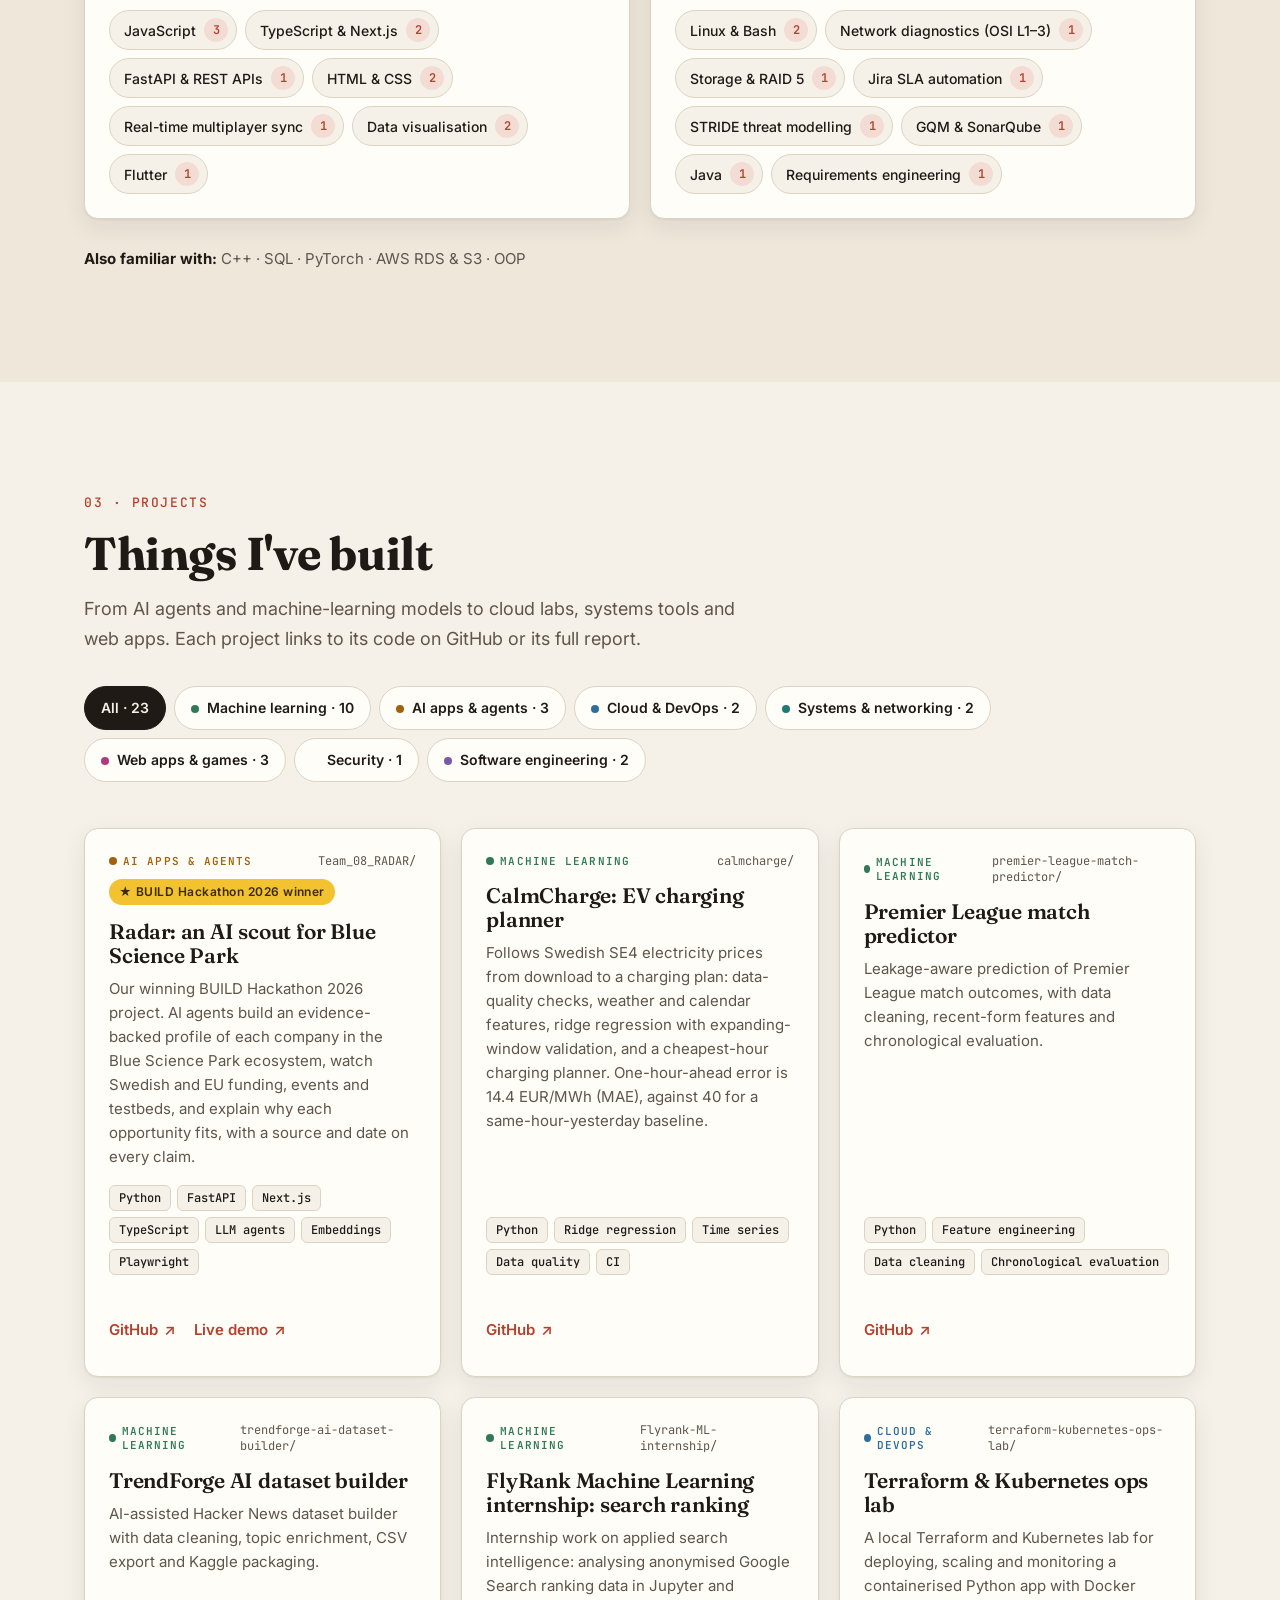
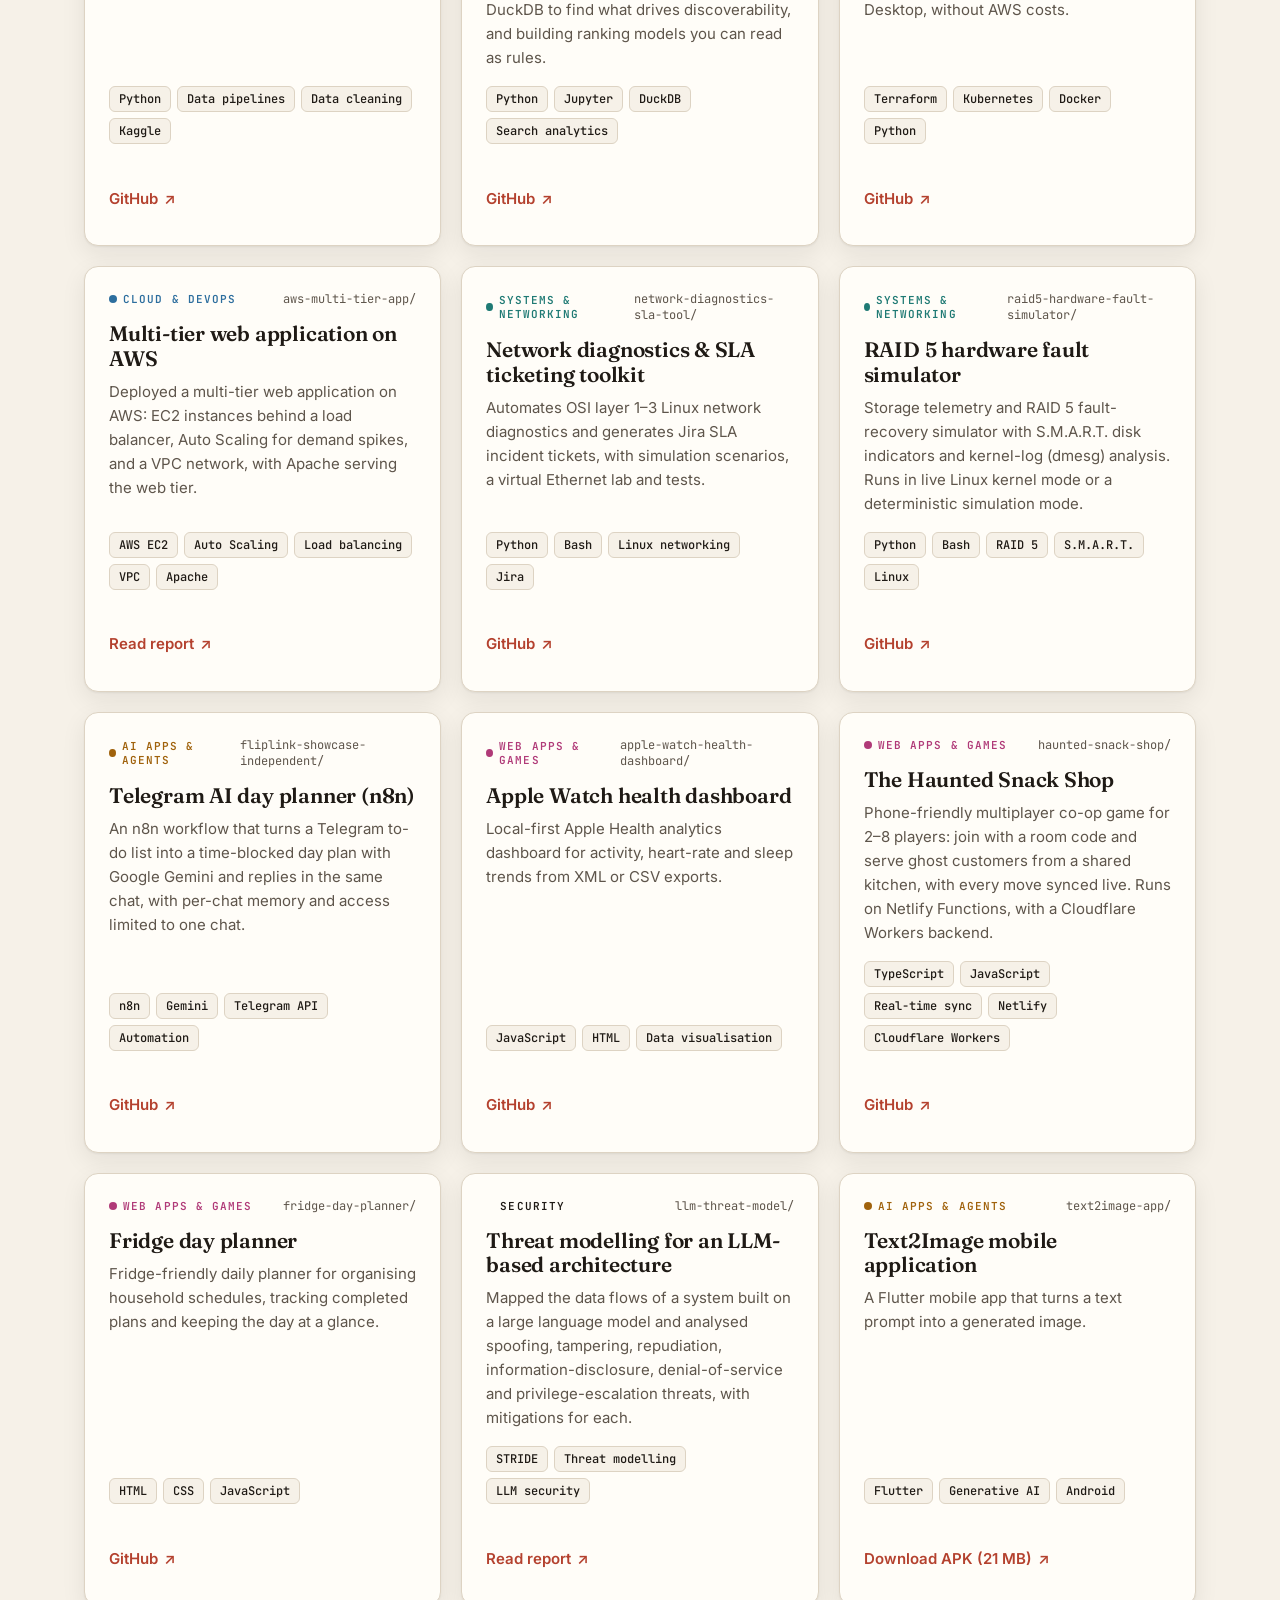
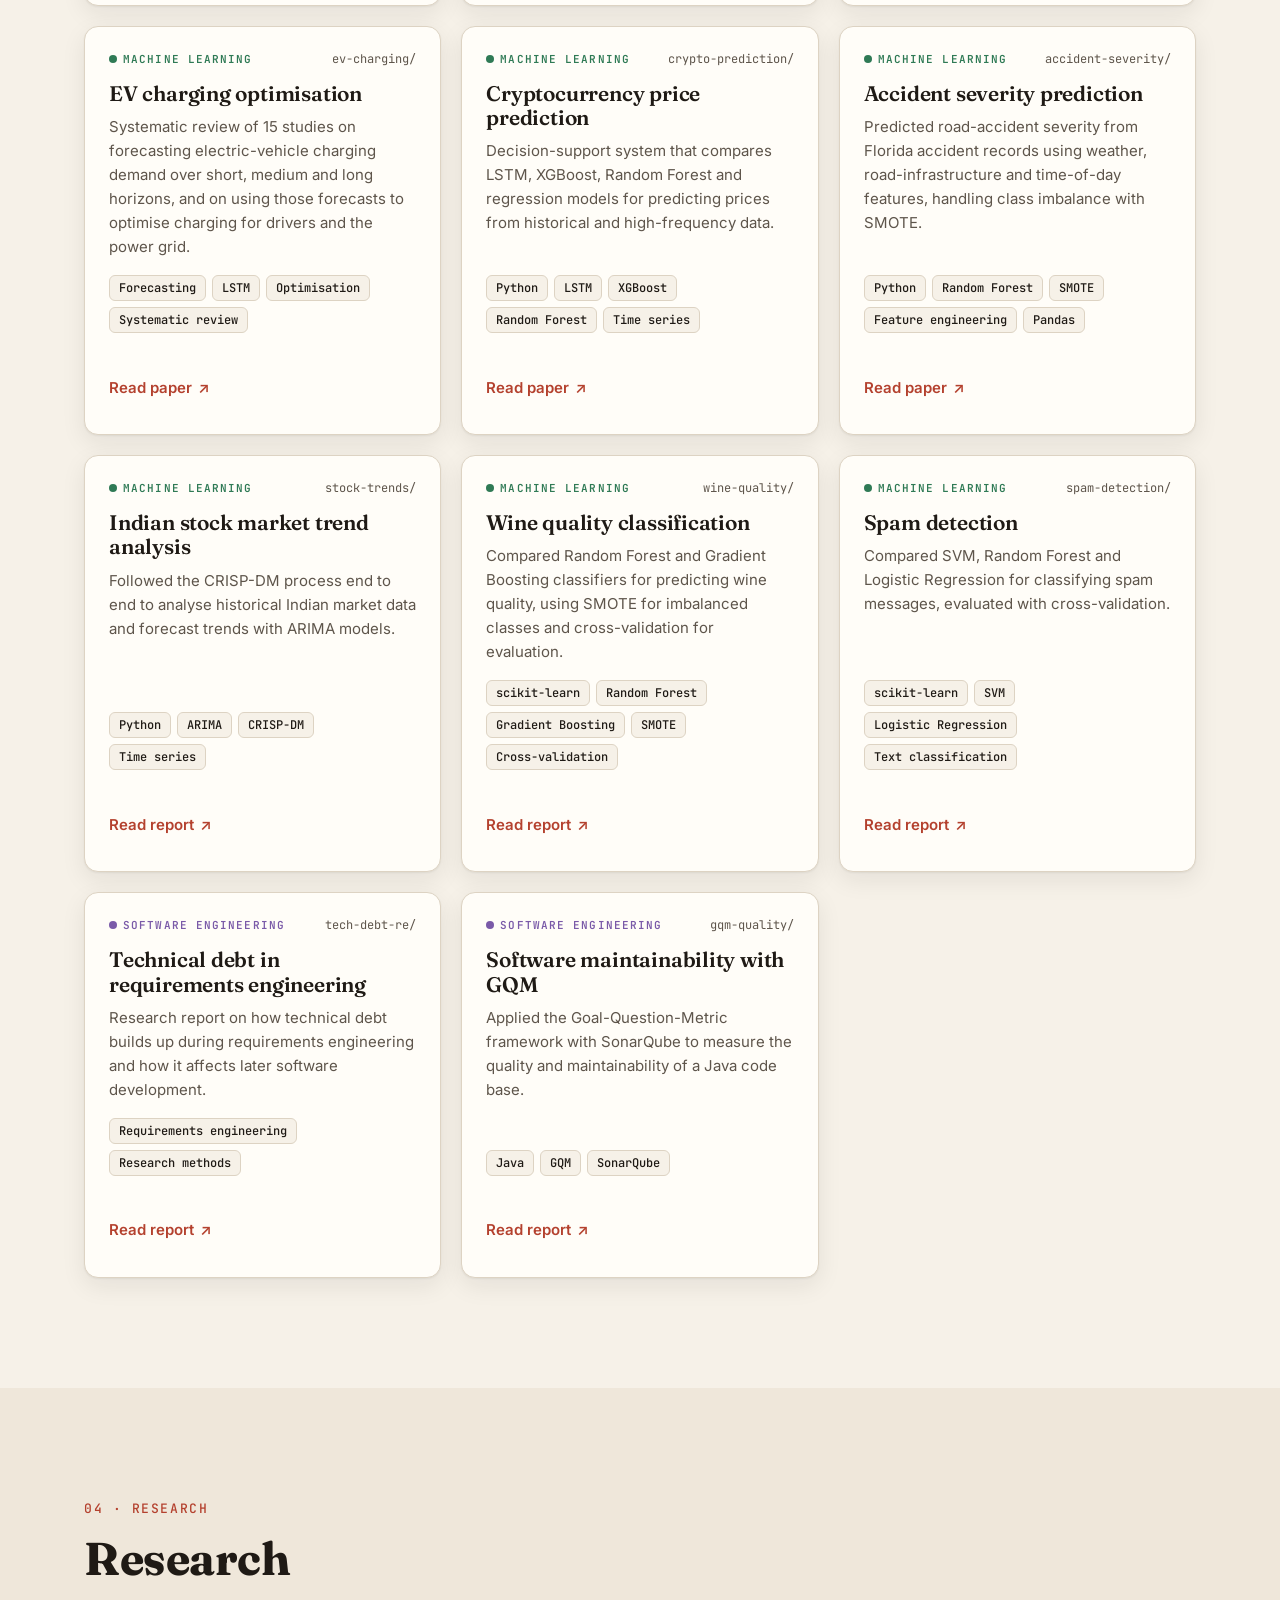
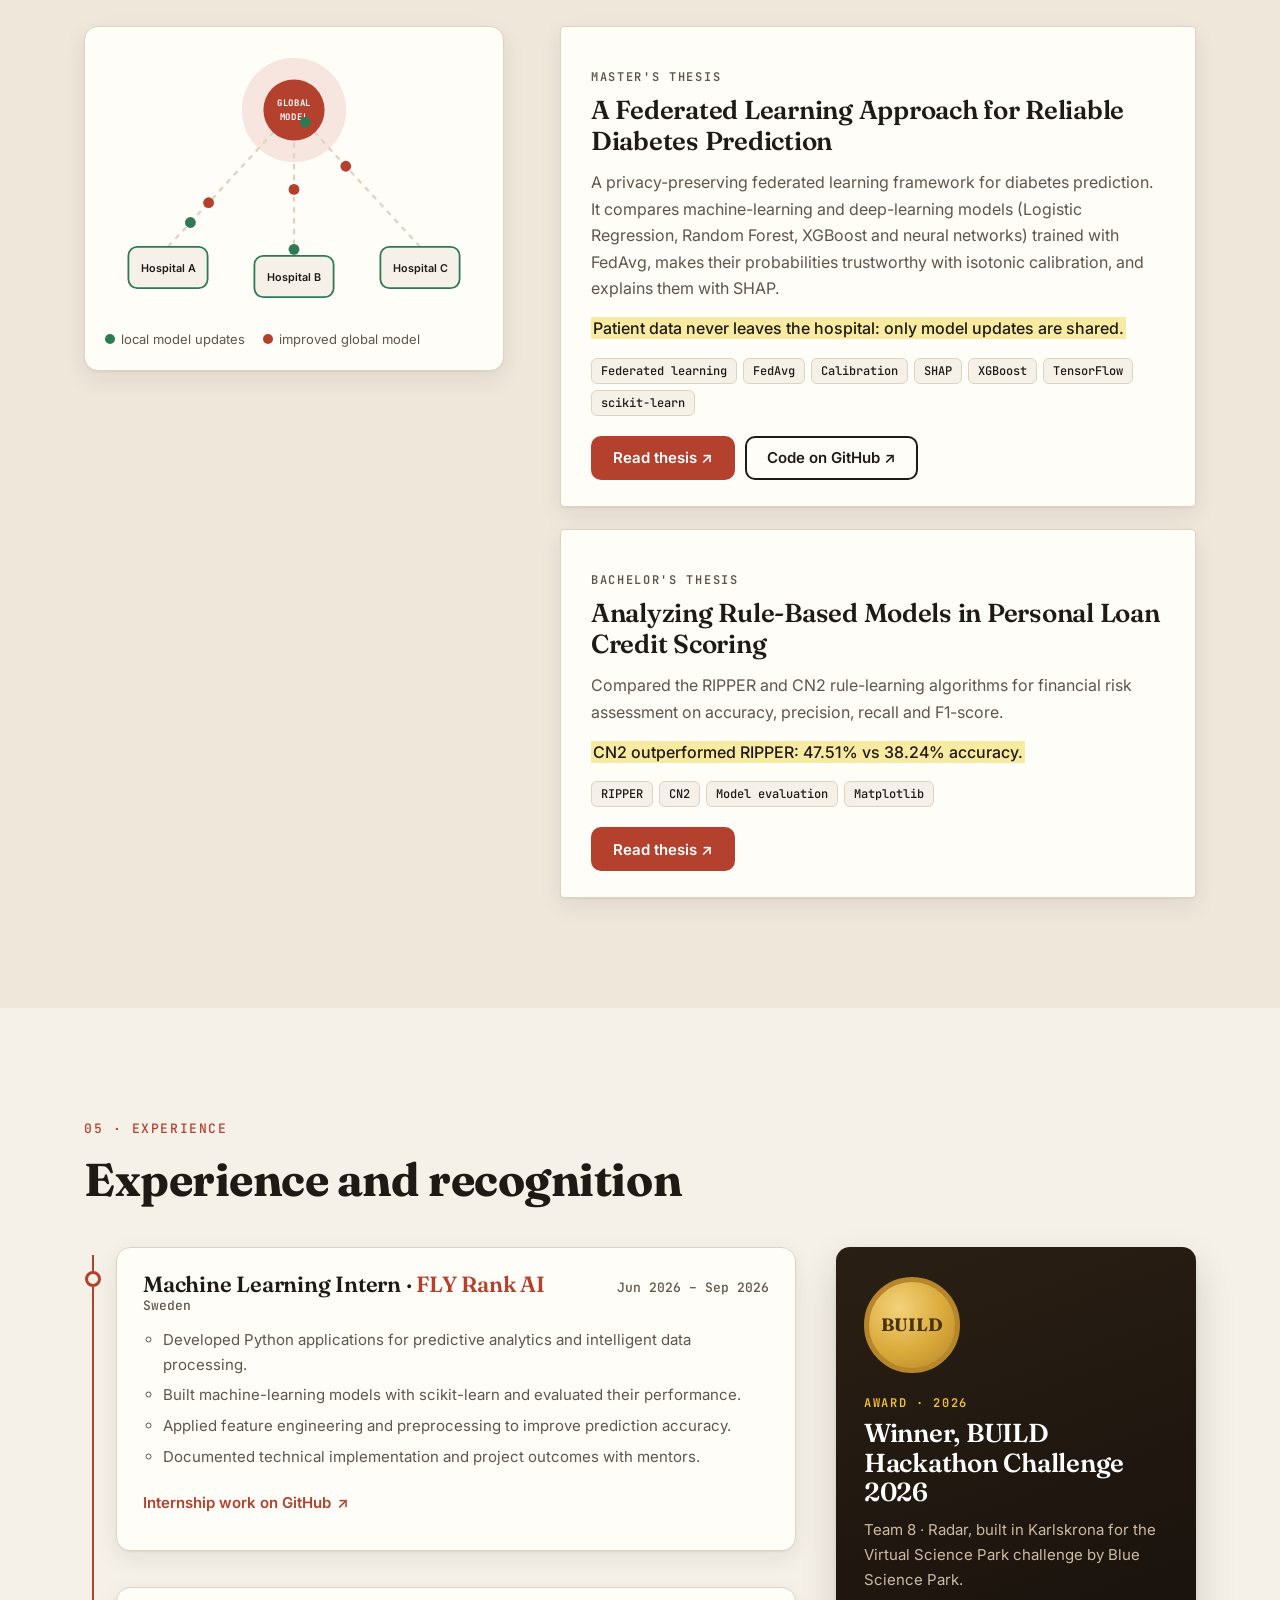
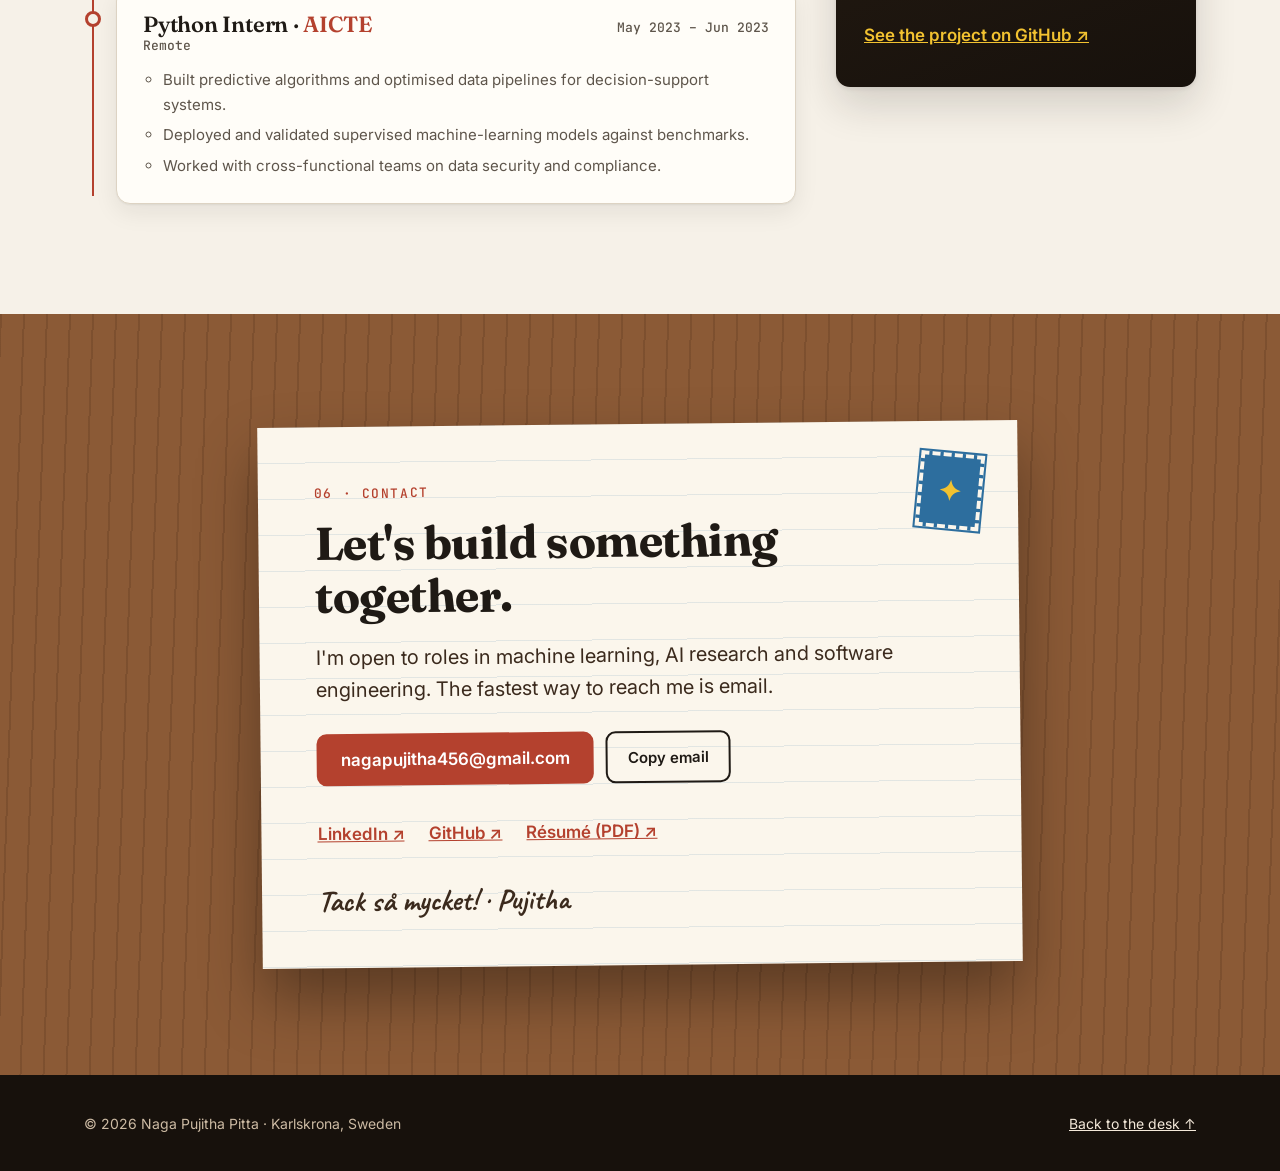
==== commit 968c5d27: "Redesign portfolio as an interactive study desk - New home page: a draggable study desk where each o" ====
--- a/index.html
+++ b/index.html
@@ -1,373 +1,350 @@
 <!DOCTYPE html>
 <html lang="en">
 <head>
-    <meta charset="UTF-8">
-    <meta name="viewport" content="width=device-width, initial-scale=1.0">
-    <meta name="description" content="Naga Pujitha Pitta's software development, AI, and computer science portfolio.">
-    <title>Home | Naga Pujitha Pitta · Software Developer</title>
-    <!-- Google Fonts for Gothic & Antiqua Typography -->
-    <link rel="preconnect" href="https://fonts.googleapis.com">
-    <link rel="preconnect" href="https://fonts.gstatic.com" crossorigin>
-    <link href="https://fonts.googleapis.com/css2?family=Cinzel+Decorative:wght@700;900&family=Cinzel:wght@500;600;700&family=Special+Elite&display=swap" rel="stylesheet">
-    <link rel="stylesheet" href="Style.css?v=nevermore-2026-v2">
+<meta charset="UTF-8">
+<meta name="viewport" content="width=device-width, initial-scale=1.0">
+<title>Naga Pujitha Pitta · AI/ML Researcher &amp; Software Engineer</title>
+<meta name="description" content="Portfolio of Naga Pujitha Pitta, AI/ML researcher and software engineer in Sweden. Federated learning research, machine-learning projects, AWS cloud work and experience.">
+<meta property="og:title" content="Naga Pujitha Pitta · AI/ML Researcher &amp; Software Engineer">
+<meta property="og:description" content="Federated learning research, machine-learning projects and cloud work. Explore my study desk in Sweden.">
+<meta property="og:type" content="website">
+<meta name="theme-color" content="#17110C">
+<link rel="icon" href="data:image/svg+xml,%3Csvg xmlns='http://www.w3.org/2000/svg' viewBox='0 0 64 64'%3E%3Crect width='64' height='64' rx='14' fill='%2317110C'/%3E%3Ctext x='32' y='43' font-family='Georgia,serif' font-size='30' font-weight='700' fill='%23F2C230' text-anchor='middle'%3ENP%3C/text%3E%3C/svg%3E">
+<link rel="preconnect" href="https://fonts.googleapis.com">
+<link rel="preconnect" href="https://fonts.gstatic.com" crossorigin>
+<link href="https://fonts.googleapis.com/css2?family=Caveat:wght@500;700&family=Fraunces:opsz,wght@9..144,500;9..144,600;9..144,700&family=Inter:wght@400;500;600;700&family=JetBrains+Mono:wght@400;500&display=swap" rel="stylesheet">
+<link rel="stylesheet" href="assets/css/styles.css?v=desk-2">
+<script>
+  try {
+    var t = localStorage.getItem('np-theme');
+    if (!t) t = matchMedia('(prefers-color-scheme: dark)').matches ? 'night' : 'day';
+    document.documentElement.dataset.theme = t;
+  } catch (e) { document.documentElement.dataset.theme = 'day'; }
+</script>
 </head>
-<body class="theme-home">
-
-    <!-- ====================================================================
-         NEVERMORE ACADEMY ENTRANCE (CINEMATIC FULL-SCREEN HOME SECTION)
-         ==================================================================== -->
-    <section class="academy-gate" id="academyGate" aria-label="Nevermore Academy Entrance">
-        <!-- Cinematic Castle, Moonlight, Fog & Purple Lighting -->
-        <div class="sky-elements" aria-hidden="true">
-            <div class="gothic-moon"></div>
-            <div class="moon-halo"></div>
-            
-            <!-- Castle Architecture Silhouette -->
-            <svg class="castle-architecture" viewBox="0 0 1440 600" preserveAspectRatio="none">
-                <defs>
-                    <linearGradient id="castleGrad" x1="0%" y1="0%" x2="0%" y2="100%">
-                        <stop offset="0%" stop-color="#160e24"/>
-                        <stop offset="50%" stop-color="#0e0917"/>
-                        <stop offset="100%" stop-color="#07050b"/>
-                    </linearGradient>
-                    <radialGradient id="windowGlow" cx="50%" cy="50%" r="50%">
-                        <stop offset="0%" stop-color="#eed8ff" stop-opacity="0.9"/>
-                        <stop offset="60%" stop-color="#9d4edd" stop-opacity="0.5"/>
-                        <stop offset="100%" stop-color="#491375" stop-opacity="0"/>
-                    </radialGradient>
-                </defs>
-                <!-- Distant Spires -->
-                <polygon points="120,380 150,160 180,380" fill="#1b122c"/>
-                <polygon points="260,390 285,190 310,390" fill="#1b122c"/>
-                <polygon points="1120,400 1145,180 1170,400" fill="#1b122c"/>
-                <polygon points="1280,380 1310,140 1340,380" fill="#1b122c"/>
-                
-                <!-- Main Castle Silhouette -->
-                <path d="M0,600 L0,380 L80,380 L80,310 L90,290 L110,290 L120,310 L120,380 
-                         L220,380 L220,240 L260,200 L300,240 L300,380 
-                         L420,380 L420,330 L440,310 L500,310 L520,330 L520,380
-                         L600,380 L600,220 L660,140 L720,220 L720,380
-                         L820,380 L820,260 L870,200 L920,260 L920,380
-                         L1020,380 L1020,320 L1070,320 L1070,380
-                         L1180,380 L1180,230 L1220,180 L1260,230 L1260,380
-                         L1360,380 L1360,300 L1380,280 L1400,300 L1400,380 L1440,380 L1440,600 Z" 
-                      fill="url(#castleGrad)"/>
-                
-                <!-- Lit Gothic Cathedral Windows in Towers -->
-                <path d="M255,270 Q260,250 265,270 L265,295 L255,295 Z" fill="url(#windowGlow)"/>
-                <path d="M652,210 Q660,185 668,210 L668,245 L652,245 Z" fill="url(#windowGlow)"/>
-                <path d="M863,280 Q870,260 877,280 L877,305 L863,305 Z" fill="url(#windowGlow)"/>
-                <path d="M1214,260 Q1220,240 1226,260 L1226,285 L1214,285 Z" fill="url(#windowGlow)"/>
-            </svg>
-
-            <!-- Rolling Volumetric Fog Layers -->
-            <div class="fog-layer fog-back"></div>
-            <div class="fog-layer fog-front"></div>
+<body>
+<a class="skip" href="#about">Skip to content</a>
+
+<header class="topbar" id="top">
+  <a class="brand" href="#top" aria-label="Back to the desk">
+    <span class="brand-mark" aria-hidden="true">NP</span>
+    <span class="brand-name">Pujitha Pitta</span>
+  </a>
+  <nav class="nav" aria-label="Sections">
+    <a href="#about">About</a>
+    <a href="#skills">Skills</a>
+    <a href="#projects">Projects</a>
+    <a href="#research">Research</a>
+    <a href="#experience">Experience</a>
+    <a href="#contact">Contact</a>
+  </nav>
+  <div class="topbar-right">
+    <span class="clock" aria-label="Local time in Sweden"><span class="clock-dot" aria-hidden="true"></span>SWEDEN <span id="clock">--:--</span></span>
+    <button class="icon-btn" id="themeBtn" type="button" aria-label="Switch to night mode" aria-pressed="false">
+      <svg viewBox="0 0 24 24" aria-hidden="true"><path class="i-sun" d="M12 4V2m0 20v-2m8-8h2M2 12h2m13.66-5.66 1.41-1.41M4.93 19.07l1.41-1.41m0-11.32L4.93 4.93m14.14 14.14-1.41-1.41M12 7a5 5 0 1 0 0 10 5 5 0 0 0 0-10Z"/><path class="i-moon" d="M20 14.5A8 8 0 0 1 9.5 4a8 8 0 1 0 10.5 10.5Z"/></svg>
+    </button>
+    <a class="btn btn-small" href="resume.pdf" target="_blank" rel="noopener">Résumé</a>
+    <button class="icon-btn menu-btn" id="menuBtn" type="button" aria-label="Open menu" aria-expanded="false" aria-controls="mobileNav">
+      <svg viewBox="0 0 24 24" aria-hidden="true"><path d="M4 7h16M4 12h16M4 17h16"/></svg>
+    </button>
+  </div>
+  <nav class="mobile-nav" id="mobileNav" aria-label="Sections (mobile)" hidden>
+    <a href="#about">About</a><a href="#skills">Skills</a><a href="#projects">Projects</a>
+    <a href="#research">Research</a><a href="#experience">Experience</a><a href="#contact">Contact</a>
+  </nav>
+</header>
+
+<!-- ============ HERO: THE STUDY DESK ============ -->
+<section class="hero" aria-label="Introduction">
+  <div class="hero-intro-mobile">
+    <p class="eyebrow">Hej! I'm</p>
+    <p class="m-name">Naga Pujitha Pitta</p>
+    <p class="m-role">AI/ML Researcher &amp; Software Engineer · Sweden</p>
+    <div class="card-actions">
+      <a class="btn" href="#projects">View my work</a>
+      <a class="btn btn-ghost" href="resume.pdf" target="_blank" rel="noopener">Résumé</a>
+    </div>
+    <p class="m-hint">Tap anything on my desk to open it.</p>
+  </div>
+
+  <div class="desk" id="desk">
+    <div class="lamp-glow" aria-hidden="true"></div>
+    <div class="stage" id="stage">
+
+      <!-- Window -->
+      <div class="obj obj-window" data-id="window" data-x="1080" data-y="24" aria-hidden="true">
+        <div class="window-frame">
+          <div class="window-view">
+            <span class="aurora a1"></span><span class="aurora a2"></span>
+            <span class="star s1"></span><span class="star s2"></span><span class="star s3"></span><span class="star s4"></span>
+            <span class="moon"></span>
+            <span class="hill h1"></span><span class="hill h2"></span>
+            <span class="pine p1"></span><span class="pine p2"></span><span class="pine p3"></span>
+            <span class="cottage"><span class="roof"></span><span class="lit"></span><span class="chimney"></span></span>
+            <span class="smoke"><i></i><i></i><i></i></span>
+            <div class="snow" id="snow"></div>
+            <span class="mullion"></span>
+          </div>
         </div>
-
-        <!-- Flying Raven Silhouettes -->
-        <svg class="raven-flight" viewBox="0 0 1200 400" preserveAspectRatio="none" aria-hidden="true">
-            <g class="raven raven-one">
-                <path d="M0,25 C15,8 32,7 50,22 C62,10 78,8 95,15 C85,27 73,34 56,34 C47,46 36,55 20,59 L27,36 C18,40 9,35 0,25 Z"/>
-            </g>
-            <g class="raven raven-two">
-                <path d="M0,25 C15,8 32,7 50,22 C62,10 78,8 95,15 C85,27 73,34 56,34 C47,46 36,55 20,59 L27,36 C18,40 9,35 0,25 Z"/>
-            </g>
-            <g class="raven raven-three">
-                <path d="M0,25 C15,8 32,7 50,22 C62,10 78,8 95,15 C85,27 73,34 56,34 C47,46 36,55 20,59 L27,36 C18,40 9,35 0,25 Z"/>
-            </g>
-        </svg>
-
-        <!-- Ambient Dust & Silver Embers -->
-        <span class="academy-particles" aria-hidden="true"></span>
-
-        <!-- Interactive 3D Wrought-Iron Entrance Gates -->
-        <div class="wrought-iron-gates" aria-hidden="true">
-            <div class="gate-wing gate-left" id="gateLeft">
-                <div class="gate-bars">
-                    <span class="bar bar-spear"></span>
-                    <span class="bar bar-spear"></span>
-                    <span class="bar bar-spear"></span>
-                    <span class="bar bar-spear"></span>
-                    <span class="bar bar-spear"></span>
-                    <span class="bar bar-spear"></span>
-                    <span class="gate-scroll scroll-top"></span>
-                    <span class="gate-scroll scroll-mid"></span>
-                </div>
-            </div>
-            <div class="gate-wing gate-right" id="gateRight">
-                <div class="gate-bars">
-                    <span class="bar bar-spear"></span>
-                    <span class="bar bar-spear"></span>
-                    <span class="bar bar-spear"></span>
-                    <span class="bar bar-spear"></span>
-                    <span class="bar bar-spear"></span>
-                    <span class="bar bar-spear"></span>
-                    <span class="gate-scroll scroll-top"></span>
-                    <span class="gate-scroll scroll-mid"></span>
-                </div>
-            </div>
+        <span class="window-sill"></span>
+      </div>
+
+      <!-- Lamp -->
+      <button class="obj obj-lamp" type="button" data-id="lamp" data-x="34" data-y="26" data-action="lamp" aria-label="Desk lamp: switch night mode">
+        <span class="lamp-base"><span class="lamp-bulb"></span></span>
+        <span class="tag tag-dark">LAMP · NIGHT MODE</span>
+      </button>
+
+      <!-- Coffee -->
+      <div class="obj obj-mug" data-id="mug" data-x="236" data-y="60" aria-hidden="true">
+        <span class="steam"><i></i><i></i><i></i></span>
+        <span class="mug-handle"></span>
+        <span class="mug"><span class="coffee"><span class="crema"></span></span></span>
+        <span class="fika">fika</span>
+      </div>
+
+      <!-- Business card (desktop intro) -->
+      <div class="obj obj-card" data-id="card" data-x="452" data-y="30">
+        <p class="card-kicker">HEJ! I'M</p>
+        <h1 class="card-name">Naga Pujitha Pitta</h1>
+        <p class="card-role"><span id="typed">AI/ML Researcher &amp; Software Engineer</span><span class="caret" aria-hidden="true"></span></p>
+        <p class="card-meta">M.Sc. Computer Science · Blekinge Institute of Technology · Karlskrona, Sweden</p>
+        <p class="card-tip">Tip: drag things around, and click any object on the desk to open it.</p>
+        <div class="card-actions">
+          <a class="btn" href="#projects" data-nodrag>View my work</a>
+          <a class="btn btn-ghost" href="resume.pdf" target="_blank" rel="noopener" data-nodrag>Download résumé</a>
         </div>
-
-        <!-- Academy Centerpiece / Entrance Heading -->
-        <div class="academy-title">
-            <!-- Original Artwork: Nevermore Academy Emblem -->
-            <div class="emblem-container" title="Nevermore Academy Emblem">
-                <svg class="academy-emblem" viewBox="0 0 100 120" xmlns="http://www.w3.org/2000/svg" aria-hidden="true">
-                    <!-- Outer Crest Shield -->
-                    <path d="M50,4 L92,20 L92,68 C92,94 50,116 50,116 C50,116 8,94 8,68 L8,20 Z" 
-                          fill="#171220" stroke="#cbb4dd" stroke-width="2.5"/>
-                    <path d="M50,10 L86,24 L86,66 C86,88 50,108 50,108 C50,108 14,88 14,66 L14,24 Z" 
-                          fill="none" stroke="#724e8e" stroke-width="1.2" stroke-dasharray="2,2"/>
-                    <!-- Crescent Moon at Top -->
-                    <path d="M50,17 C54,17 58,19 60,22 C56,23 53,26 53,30 C53,34 56,37 60,38 C58,41 54,43 50,43 C42.8,43 37,37.2 37,30 C37,22.8 42.8,17 50,17 Z" 
-                          fill="#e4d7f5"/>
-                    <!-- The Nevermore Raven Silhouette -->
-                    <path d="M50,38 C54,43 62,48 74,47 C68,52 61,54 55,56 C68,58 76,65 82,75 C73,72 65,72 58,74 C62,81 65,88 64,95 C57,89 53,83 50,78 C47,83 43,89 36,95 C35,88 38,81 42,74 C35,72 27,72 18,75 C24,65 32,58 45,56 C39,54 32,52 26,47 C38,48 46,43 50,38 Z" 
-                          fill="#e4d7f5"/>
-                    <!-- Ribbon Banner -->
-                    <path d="M20,100 L50,96 L80,100 L74,106 L50,102 L26,106 Z" fill="#422557" stroke="#cbb4dd" stroke-width="1"/>
-                    <text x="50" y="102" fill="#fff" font-size="4.2" font-family="'Cinzel', serif" font-weight="bold" text-anchor="middle" letter-spacing="0.5">NEVERMORE</text>
-                </svg>
-            </div>
-
-
-            <!-- Name in Elegant Gothic Typography -->
-            <h1 class="academy-name">Naga Pujitha Pitta</h1>
-
-            <!-- Professional Title -->
-            <p class="academy-role">
-                <span class="role-symbol">✦</span>
-                <span class="role-label">Software Developer</span>
-                <span class="role-symbol">✦</span>
-            </p>
-
-            <p class="academy-degree-meta">M.Sc. in Computer Science · Blekinge Institute of Technology, Sweden</p>
-
-            <!-- Interactive "Enter My World" Button -->
-            <div class="entrance-action">
-                <a class="enter-world-button" id="enterWorld" href="#portfolioWorld">
-                    <span class="btn-icon">🗝</span>
-                    <span class="btn-text">Enter My World</span>
-                    <span class="btn-glow" aria-hidden="true"></span>
-                </a>
-                <span class="entrance-hint">Unlock gates to explore projects, research &amp; background</span>
-            </div>
+      </div>
+
+      <!-- Notebook → About -->
+      <button class="obj obj-notebook" type="button" data-id="notebook" data-x="58" data-y="296" data-open="about" aria-label="Notebook: open About me">
+        <span class="rings" aria-hidden="true"><i></i><i></i><i></i><i></i><i></i><i></i><i></i><i></i></span>
+        <span class="hand h-title">About me</span>
+        <span class="hand">Hej, I'm Pujitha!</span>
+        <span class="hand">M.Sc. Computer Science</span>
+        <span class="hand">Blekinge Inst. of Tech.</span>
+        <span class="hand">♥ ML, cloud &amp; building</span>
+        <span class="tag">ABOUT · OPEN ↗</span>
+      </button>
+
+      <!-- Laptop → Projects -->
+      <button class="obj obj-laptop" type="button" data-id="laptop" data-x="430" data-y="330" data-open="projects" aria-label="Laptop: open Projects">
+        <span class="laptop-screen">
+          <span class="term">
+            <span class="term-bar"><i></i><i></i><i></i><b>~/pujitha/projects</b></span>
+            <span class="term-body" id="termBody" aria-hidden="true"></span>
+          </span>
+        </span>
+        <span class="laptop-base"><span class="keys"></span><span class="tag">PROJECTS · OPEN ↗</span></span>
+      </button>
+
+      <!-- Sticky notes → Skills -->
+      <button class="obj obj-sticky" type="button" data-id="sticky" data-x="960" data-y="326" data-open="skills" aria-label="Sticky notes: open Skills">
+        <span class="sticky s-back" aria-hidden="true"></span>
+        <span class="sticky s-front">
+          <span class="hand h-title">Skills</span>
+          <span class="hand">Python · ML</span>
+          <span class="hand">AWS · Flutter</span>
+          <span class="hand">STRIDE · GQM</span>
+          <span class="tag">SKILLS ↗</span>
+        </span>
+      </button>
+
+      <!-- Paper → Research -->
+      <button class="obj obj-paper" type="button" data-id="paper" data-x="1116" data-y="330" data-open="research" aria-label="Research paper: open Research">
+        <span class="clip" aria-hidden="true"></span>
+        <span class="paper-kicker">MASTER'S THESIS</span>
+        <span class="paper-title">A Federated Learning Approach for Reliable Diabetes Prediction</span>
+        <span class="paper-author">N. P. Pitta · BTH</span>
+        <span class="lines" aria-hidden="true"><i></i><i class="hl"></i><i></i><i class="short"></i></span>
+        <span class="mini-fed" aria-hidden="true">
+          <svg viewBox="0 0 220 70"><g class="fed-links"><line x1="30" y1="55" x2="110" y2="15"/><line x1="110" y1="55" x2="110" y2="15"/><line x1="190" y1="55" x2="110" y2="15"/></g><circle class="fed-hub" cx="110" cy="15" r="9"/><circle class="fed-node" cx="30" cy="55" r="7"/><circle class="fed-node" cx="110" cy="55" r="7"/><circle class="fed-node" cx="190" cy="55" r="7"/><circle class="fed-pulse p1" r="3.5"/><circle class="fed-pulse p2" r="3.5"/><circle class="fed-pulse p3" r="3.5"/></svg>
+        </span>
+        <span class="tag">RESEARCH · OPEN ↗</span>
+      </button>
+
+      <!-- Badges → Experience -->
+      <button class="obj obj-badges" type="button" data-id="badges" data-x="44" data-y="624" data-open="experience" aria-label="ID badges: open Experience">
+        <span class="lanyard" aria-hidden="true"></span>
+        <span class="badge b1"><span class="b-top"></span><small>2023</small><b>AICTE</b><em>Python Intern</em></span>
+        <span class="badge b2"><span class="b-top"></span><small>2026</small><b>FLY Rank AI</b><em>Machine Learning Intern</em></span>
+        <span class="tag tag-float">EXPERIENCE · OPEN ↗</span>
+      </button>
+
+      <!-- Medal → Experience (award) -->
+      <button class="obj obj-medal" type="button" data-id="medal" data-x="880" data-y="650" data-open="experience" aria-label="Hackathon medal: open Experience">
+        <span class="ribbon r1" aria-hidden="true"></span><span class="ribbon r2" aria-hidden="true"></span>
+        <span class="medal"><b>BUILD</b><small>WINNER · 2026</small><span class="glint" aria-hidden="true"></span></span>
+      </button>
+
+      <!-- Envelope → Contact -->
+      <button class="obj obj-envelope" type="button" data-id="envelope" data-x="1110" data-y="690" data-open="contact" aria-label="Envelope: open Contact">
+        <span class="stamp" aria-hidden="true">✦</span>
+        <span class="hand h-title">Say hej!</span>
+        <span class="hand">to: you, the recruiter</span>
+        <span class="tag">CONTACT · OPEN ↗</span>
+      </button>
+
+      <!-- Plant -->
+      <div class="obj obj-plant" data-id="plant" data-x="392" data-y="728" aria-hidden="true">
+        <span class="pot"></span><i class="leaf l1"></i><i class="leaf l2"></i><i class="leaf l3"></i><i class="leaf l4"></i><i class="leaf l5"></i>
+      </div>
+
+      <!-- Phone (GitHub) -->
+      <a class="obj obj-phone" data-id="phone" data-x="1010" data-y="540" href="https://github.com/Pujitha-pitta" target="_blank" rel="noopener" aria-label="Phone: open my GitHub profile">
+        <span class="phone-screen"><svg viewBox="0 0 24 24" aria-hidden="true"><path d="M12 2a10 10 0 0 0-3.16 19.49c.5.09.68-.22.68-.48v-1.7c-2.78.6-3.37-1.34-3.37-1.34-.45-1.16-1.11-1.47-1.11-1.47-.91-.62.07-.6.07-.6 1 .07 1.53 1.03 1.53 1.03.9 1.52 2.34 1.08 2.91.83.09-.65.35-1.09.63-1.34-2.22-.25-4.55-1.11-4.55-4.94 0-1.09.39-1.98 1.03-2.68-.1-.25-.45-1.27.1-2.65 0 0 .84-.27 2.75 1.02a9.6 9.6 0 0 1 5 0c1.91-1.29 2.75-1.02 2.75-1.02.55 1.38.2 2.4.1 2.65.64.7 1.03 1.59 1.03 2.68 0 3.84-2.34 4.68-4.57 4.93.36.31.68.92.68 1.85v2.75c0 .27.18.58.69.48A10 10 0 0 0 12 2Z"/></svg><b>GitHub</b></span>
+      </a>
+
+      
+    </div>
+    <div class="desk-controls">
+      <button type="button" class="chip-btn" id="resetDesk">Tidy the desk</button>
+      <a class="chip-btn" href="#about">Scroll to explore ↓</a>
+    </div>
+  </div>
+</section>
+
+<!-- ============ STATS STRIP ============ -->
+<section class="stats" aria-label="At a glance">
+  <div class="wrap stats-grid">
+    <div class="stat reveal"><b data-count="23" id="statProjects">23</b><span>projects, with code or reports</span></div>
+    <div class="stat reveal"><b data-count="2">2</b><span>thesis projects, M.Sc. and B.Tech</span></div>
+    <div class="stat reveal"><b data-count="2">2</b><span>internships in AI and Python</span></div>
+    <div class="stat reveal"><b data-count="1">1</b><span>hackathon won, BUILD 2026</span></div>
+  </div>
+</section>
+
+<main>
+  <!-- ABOUT -->
+  <section class="section" id="about">
+    <div class="wrap about">
+      <div class="about-photo reveal">
+        <figure class="polaroid">
+          <img src="images/profile.jpeg" alt="Portrait of Naga Pujitha Pitta" loading="lazy">
+          <figcaption>Pujitha</figcaption>
+        </figure>
+        <span class="tape" aria-hidden="true"></span>
+        <p class="loc"><svg viewBox="0 0 24 24" aria-hidden="true"><path d="M12 21s-7-6.1-7-11.5a7 7 0 0 1 14 0C19 14.9 12 21 12 21Z"/><circle cx="12" cy="9.5" r="2.5"/></svg>Karlskrona, Sweden</p>
+      </div>
+      <div class="about-text">
+        <p class="eyebrow reveal">01 · About</p>
+        <h2 class="reveal">Hej! I'm Pujitha, and I love turning data into software people can rely on.</h2>
+        <p class="lead reveal">I'm a computer science graduate student at Blekinge Institute of Technology, living in Karlskrona, Sweden. My focus is software engineering, AI and machine learning, and cloud computing.</p>
+        <p class="reveal">I enjoy the whole journey of a project: understanding the problem, cleaning messy data, building and testing models, and shipping them as reliable applications. I care about AI that is accurate, private and easy to explain, and about code that other people can pick up and maintain.</p>
+        <p class="reveal">Outside my studies I keep building to learn, from web apps and automation workflows to cloud labs and small multiplayer games. I founded a student club and led my college sports team, which taught me teamwork, organising and keeping a group moving towards a goal.</p>
+        <div class="edu reveal">
+          <div class="edu-item"><b>M.Sc. in Computer Science</b><span>Blekinge Institute of Technology · 2024 – 2026</span><small>Focus: software engineering, AI/ML, cloud computing, constitutional AI</small></div>
+          <div class="edu-item"><b>B.Tech in Computer Science</b><span>Blekinge Institute of Technology · 2020 – 2024</span></div>
         </div>
-    </section>
-
-    <!-- ====================================================================
-         PORTFOLIO WORLD (INNER SECTIONS)
-         ==================================================================== -->
-    <div class="portfolio-world" id="portfolioWorld">
-        <!-- Floating shapes background -->
-        <div class="background-shapes" aria-hidden="true">
-            <span></span><span></span><span></span><span></span><span></span><span></span>
-            <span></span><span></span><span></span><span></span><span></span><span></span>
+        <p class="langs reveal"><b>Languages</b> English (professional) · Swedish (basic, A1)</p>
+      </div>
+    </div>
+  </section>
+
+  <!-- SKILLS -->
+  <section class="section section-alt" id="skills">
+    <div class="wrap">
+      <p class="eyebrow reveal">02 · Skills</p>
+      <h2 class="reveal">My technical toolkit</h2>
+      <p class="section-intro reveal">The tools and methods I work with, grouped by area. The number shows how many of my projects use each one. Pick a skill to see them.</p>
+      <div class="skills-grid" id="skillsGrid"></div>
+      <p class="also reveal" id="alsoKnow"></p>
+    </div>
+  </section>
+
+  <!-- PROJECTS -->
+  <section class="section" id="projects">
+    <div class="wrap">
+      <p class="eyebrow reveal">03 · Projects</p>
+      <h2 class="reveal">Things I've built</h2>
+      <p class="section-intro reveal">From AI agents and machine-learning models to cloud labs, systems tools and web apps. Each project links to its code on GitHub or its full report.</p>
+      <div class="filters reveal" id="filters" role="group" aria-label="Filter projects"></div>
+      <p class="filter-note" id="filterNote" aria-live="polite"></p>
+      <div class="project-grid" id="projectGrid"></div>
+    </div>
+  </section>
+
+  <!-- RESEARCH -->
+  <section class="section section-alt" id="research">
+    <div class="wrap">
+      <p class="eyebrow reveal">04 · Research</p>
+      <h2 class="reveal">Research</h2>
+      <div class="research-feature">
+        <figure class="fed-viz reveal">
+          <svg viewBox="0 0 420 300" role="img" aria-label="Federated learning: three hospitals send model updates to a global model and receive the improved model back">
+            <circle class="fv-halo" cx="210" cy="70" r="58"/>
+            <g class="fv-links"><path id="fvA" d="M70 222 L210 70"/><path id="fvB" d="M210 232 L210 70"/><path id="fvC" d="M350 222 L210 70"/></g>
+            <g class="fv-hub"><circle cx="210" cy="70" r="34"/><text x="210" y="66">GLOBAL</text><text x="210" y="81">MODEL</text></g>
+            <g class="fv-client"><rect x="26" y="222" width="88" height="46" rx="10"/><text x="70" y="250">Hospital A</text></g>
+            <g class="fv-client"><rect x="166" y="232" width="88" height="46" rx="10"/><text x="210" y="260">Hospital B</text></g>
+            <g class="fv-client"><rect x="306" y="222" width="88" height="46" rx="10"/><text x="350" y="250">Hospital C</text></g>
+            <circle class="fv-dot fv-up" r="6"><animateMotion dur="3s" repeatCount="indefinite" keyPoints="0;1" keyTimes="0;1" calcMode="linear"><mpath href="#fvA"/></animateMotion></circle>
+            <circle class="fv-dot fv-up" r="6"><animateMotion dur="3s" begin="0.4s" repeatCount="indefinite" keyPoints="0;1" keyTimes="0;1" calcMode="linear"><mpath href="#fvB"/></animateMotion></circle>
+            <circle class="fv-dot fv-up" r="6"><animateMotion dur="3s" begin="0.8s" repeatCount="indefinite" keyPoints="0;1" keyTimes="0;1" calcMode="linear"><mpath href="#fvC"/></animateMotion></circle>
+            <circle class="fv-dot fv-down" r="6"><animateMotion dur="3s" begin="1.5s" repeatCount="indefinite" keyPoints="1;0" keyTimes="0;1" calcMode="linear"><mpath href="#fvA"/></animateMotion></circle>
+            <circle class="fv-dot fv-down" r="6"><animateMotion dur="3s" begin="1.9s" repeatCount="indefinite" keyPoints="1;0" keyTimes="0;1" calcMode="linear"><mpath href="#fvB"/></animateMotion></circle>
+            <circle class="fv-dot fv-down" r="6"><animateMotion dur="3s" begin="2.3s" repeatCount="indefinite" keyPoints="1;0" keyTimes="0;1" calcMode="linear"><mpath href="#fvC"/></animateMotion></circle>
+          </svg>
+          <figcaption class="fv-legend"><span><i class="lg-up"></i>local model updates</span><span><i class="lg-down"></i>improved global model</span></figcaption>
+        </figure>
+        <div id="researchList" class="research-list"></div>
+      </div>
+    </div>
+  </section>
+
+  <!-- EXPERIENCE -->
+  <section class="section" id="experience">
+    <div class="wrap">
+      <p class="eyebrow reveal">05 · Experience</p>
+      <h2 class="reveal">Experience and recognition</h2>
+      <div class="exp-layout">
+        <ol class="timeline" id="timeline"></ol>
+        <aside class="award reveal" id="award" aria-label="Award"></aside>
+      </div>
+    </div>
+  </section>
+
+  <!-- CONTACT -->
+  <section class="section contact-section" id="contact">
+    <div class="wrap">
+      <div class="letter reveal">
+        <span class="letter-stamp" aria-hidden="true">✦</span>
+        <p class="eyebrow">06 · Contact</p>
+        <h2>Let's build something together.</h2>
+        <p class="lead">I'm open to roles in machine learning, AI research and software engineering. The fastest way to reach me is email.</p>
+        <div class="contact-actions">
+          <a class="btn btn-big" href="mailto:nagapujitha456@gmail.com">nagapujitha456@gmail.com</a>
+          <button class="btn btn-ghost" type="button" id="copyEmail">Copy email</button>
         </div>
-        <div class="glow-cursor" aria-hidden="true"></div>
-
-        <!-- Persistent Header Bar -->
-        <header class="hero" id="home">
-            <div class="hero-content">
-                <div class="hero-owner-tag">
-                    <span class="hero-emblem-mini">✦</span>
-                    <span class="hero-owner-name">Naga Pujitha Pitta</span>
-                </div>
-                <p class="hero-subtitle">
-                    <span id="roleText">Software Developer</span>
-                    <span class="typing-cursor">|</span>
-                </p>
-            </div>
-            <span class="hero-frame" aria-hidden="true"></span>
-        </header>
-
-        <!-- Main Navigation -->
-        <nav aria-label="Main navigation">
-            <a href="#academyGate" class="nav-return-gate" title="Return to Nevermore Entrance">〈 Entrance Gate 〉</a>
-            <span class="nav-dot">•</span>
-            <a href="index.html" class="active-nav">Home</a>
-            <span class="nav-dot">•</span>
-            <a href="experience.html">Experience</a>
-            <span class="nav-dot">•</span>
-            <a href="projects.html">Projects</a>
-            <span class="nav-dot">•</span>
-            <a href="publications.html">Publications</a>
-        </nav>
-
-        <main>
-            <!-- ============================================================
-                 ABOUT SECTION (WITH VINTAGE GOTHIC PORTRAIT FRAME)
-                 ============================================================ -->
-            <section class="about section" id="about">
-                <div class="about-heading">
-                    <!-- Vintage Gothic Portrait Frame -->
-                    <div class="portrait-frame vintage-gothic-frame" title="Portrait: Naga Pujitha Pitta">
-                        <div class="frame-arch-crest">✦</div>
-                        <div class="frame-filigree top-left"></div>
-                        <div class="frame-filigree top-right"></div>
-                        <div class="frame-inner-mat">
-                            <img class="profile-photo" 
-                                 src="images/profile.jpeg" 
-                                 alt="Naga Pujitha Pitta" 
-                                 onerror="this.src='https://avatars.githubusercontent.com/u/149845353?v=4';">
-                        </div>
-                        <div class="frame-filigree bottom-left"></div>
-                        <div class="frame-filigree bottom-right"></div>
-                        <div class="frame-nameplate">N. P. PITTA</div>
-                    </div>
-
-                    <div class="about-lead-block">
-                        <h2>Hey — I'm Pujitha.</h2>
-                        <p class="lead-bio">I am a Computer Science graduate from Blekinge Institute of Technology, Sweden.</p>
-                        <p class="lead-specialties">Specializing in Full-Stack Systems, Machine Learning &amp; Cloud Infrastructure.</p>
-                    </div>
-                </div>
-
-                <p>I am interested in full-stack development, artificial intelligence, and machine learning. I enjoy building applications, solving technical problems, and learning new technologies.</p>
-                <p>My work includes cloud-based web applications, machine learning projects, and research into reliable federated learning models.</p>
-
-                <hr>
-
-                <h3>Education</h3>
-                <div class="education-card">
-                    <p><strong>Master of Science in Computer Science</strong><br>
-                    Blekinge Institute of Technology · Sweden</p>
-                </div>
-
-                <hr>
-
-                <!-- Technical Skills Showcase -->
-                <div class="skills-showcase">
-                    <div class="skills-showcase-heading">
-                        <div>
-                            <span class="skills-kicker">STACK / INDEX 012</span>
-                            <h3>Technical Skills</h3>
-                        </div>
-                        <span class="skills-orbit" aria-hidden="true">✳</span>
-                    </div>
-
-                    <div class="skills-board" aria-label="Technical skills">
-                        <div class="skill-tile" data-group="code">
-                            <span class="skill-symbol">Py</span>
-                            <span class="skill-name">Python</span>
-                            <span class="skill-kind">LANGUAGE</span>
-                        </div>
-                        <div class="skill-tile" data-group="code">
-                            <span class="skill-symbol">Ja</span>
-                            <span class="skill-name">Java</span>
-                            <span class="skill-kind">LANGUAGE</span>
-                        </div>
-                        <div class="skill-tile" data-group="code">
-                            <span class="skill-symbol">JS</span>
-                            <span class="skill-name">JavaScript</span>
-                            <span class="skill-kind">LANGUAGE</span>
-                        </div>
-                        <div class="skill-tile" data-group="code">
-                            <span class="skill-symbol">SQL</span>
-                            <span class="skill-name">SQL</span>
-                            <span class="skill-kind">LANGUAGE</span>
-                        </div>
-                        <div class="skill-tile" data-group="web">
-                            <span class="skill-symbol">&lt;/&gt;</span>
-                            <span class="skill-name">HTML</span>
-                            <span class="skill-kind">WEB</span>
-                        </div>
-                        <div class="skill-tile" data-group="web">
-                            <span class="skill-symbol">#</span>
-                            <span class="skill-name">CSS</span>
-                            <span class="skill-kind">WEB</span>
-                        </div>
-                        <div class="skill-tile" data-group="web">
-                            <span class="skill-symbol">Fl</span>
-                            <span class="skill-name">Flask</span>
-                            <span class="skill-kind">WEB</span>
-                        </div>
-                        <div class="skill-tile" data-group="ai">
-                            <span class="skill-symbol">ML</span>
-                            <span class="skill-name">Scikit-learn</span>
-                            <span class="skill-kind">AI / DATA</span>
-                        </div>
-                        <div class="skill-tile" data-group="ai">
-                            <span class="skill-symbol">Tf</span>
-                            <span class="skill-name">TensorFlow</span>
-                            <span class="skill-kind">AI / DATA</span>
-                        </div>
-                        <div class="skill-tile" data-group="ai">
-                            <span class="skill-symbol">Pd</span>
-                            <span class="skill-name">Pandas</span>
-                            <span class="skill-kind">AI / DATA</span>
-                        </div>
-                        <div class="skill-tile" data-group="ai">
-                            <span class="skill-symbol">Np</span>
-                            <span class="skill-name">NumPy</span>
-                            <span class="skill-kind">AI / DATA</span>
-                        </div>
-                        <div class="skill-tile" data-group="cloud">
-                            <span class="skill-symbol">☁</span>
-                            <span class="skill-name">AWS</span>
-                            <span class="skill-kind">CLOUD</span>
-                        </div>
-                    </div>
-
-                    <div class="skills-legend">
-                        <span><i data-group="code"></i>Code</span>
-                        <span><i data-group="web"></i>Web</span>
-                        <span><i data-group="ai"></i>AI &amp; Data</span>
-                        <span><i data-group="cloud"></i>Cloud</span>
-                    </div>
-                </div>
-            </section>
-
-            <!-- Resume & Social Crypts -->
-            <section class="reference-links" aria-label="Resume and contact links">
-                <p class="resume-link">
-                    <a href="resume.pdf" target="_blank" rel="noopener noreferrer">View résumé ↗</a>
-                </p>
-                <p class="reference-social-links">
-                    <a href="https://linkedin.com/in/naga-pujitha-pitta-bb8784255" target="_blank" rel="noopener noreferrer">LinkedIn</a>
-                    <span>·</span>
-                    <a href="https://github.com/Pujitha-pitta" target="_blank" rel="noopener noreferrer">GitHub</a>
-                    <span>·</span>
-                    <a href="mailto:nagapujitha456@gmail.com">Email</a>
-                </p>
-            </section>
-
-            <p class="section-bottom-link page-next">
-                <a href="experience.html">〈 My Experience 〉</a>
-            </p>
-        </main>
-
-        <footer>
-            <p>© <span id="currentYear">2026</span> Naga Pujitha Pitta · Crafted with Nevermore Gothic Elegance</p>
-        </footer>
-    </div>
-
-    <!-- Entrance & Interactive Scripts -->
-    <script src="script.js"></script>
-    <script>
-        // Smooth entrance gate trigger & transition
-        const enterBtn = document.getElementById('enterWorld');
-        const gateLeft = document.getElementById('gateLeft');
-        const gateRight = document.getElementById('gateRight');
-        const academyGate = document.getElementById('academyGate');
-
-        if (enterBtn) {
-            enterBtn.addEventListener('click', function(e) {
-                // Animate wrought-iron gate swing
-                if (gateLeft && gateRight) {
-                    gateLeft.classList.add('swing-open');
-                    gateRight.classList.add('swing-open');
-                }
-                if (academyGate) {
-                    academyGate.classList.add('gate-unlocking');
-                }
-            });
-        }
-
-        // Set current year
-        const yr = document.getElementById('currentYear');
-        if (yr) yr.textContent = new Date().getFullYear();
-    </script>
+        <ul class="contact-links">
+          <li><a href="https://linkedin.com/in/naga-pujitha-pitta-bb8784255" target="_blank" rel="noopener">LinkedIn ↗</a></li>
+          <li><a href="https://github.com/Pujitha-pitta" target="_blank" rel="noopener">GitHub ↗</a></li>
+          <li><a href="resume.pdf" target="_blank" rel="noopener">Résumé (PDF) ↗</a></li>
+        </ul>
+        <p class="sign">Tack så mycket! · Pujitha</p>
+      </div>
+    </div>
+  </section>
+</main>
+
+<footer class="footer">
+  <div class="wrap footer-inner">
+    <p>© <span id="year">2026</span> Naga Pujitha Pitta · Karlskrona, Sweden</p>
+    <a href="#top">Back to the desk ↑</a>
+  </div>
+</footer>
+
+<!-- Opened-object view -->
+<dialog class="viewer" id="viewer" aria-labelledby="viewerTitle">
+  <div class="viewer-inner" id="viewerInner"></div>
+  <button class="viewer-close" type="button" id="viewerClose" aria-label="Close and go back to the desk">
+    <svg viewBox="0 0 24 24" aria-hidden="true"><path d="M6 6l12 12M18 6 6 18"/></svg>
+  </button>
+</dialog>
+
+<div class="toast" id="toast" role="status" aria-live="polite"></div>
+
+<script src="assets/js/data.js?v=desk-2"></script>
+<script src="assets/js/main.js?v=desk-2"></script>
 </body>
 </html>
--- a/assets/css/styles.css
+++ b/assets/css/styles.css
@@ -0,0 +1,783 @@
+/* =========================================================
+   Study desk in Sweden · Naga Pujitha Pitta
+   ========================================================= */
+
+:root {
+  --bg: #F6F1E8;
+  --bg-alt: #EFE7DA;
+  --card: #FFFDF8;
+  --ink: #1F1A15;
+  --muted: #5E554B;
+  --line: #DDD3C3;
+  --accent: #B4412E;
+  --accent-ink: #FFFFFF;
+  --accent-soft: #F3DCD3;
+  --gold: #D9A93A;
+  --blue: #2D6E9E;
+  --green: #2F7A55;
+  --bar: #17110C;
+  --bar-ink: #F4E9DA;
+  --bar-muted: #CDBBA4;
+  --wood: #8B5A36;
+  --wood-dark: #6E4427;
+  --shade: rgba(8, 10, 28, 0);
+  --glow: 0;
+  --shadow: 0 1px 2px rgba(31, 26, 21, .06), 0 8px 24px rgba(31, 26, 21, .08);
+  --shadow-lift: 0 2px 4px rgba(31, 26, 21, .08), 0 18px 40px rgba(31, 26, 21, .16);
+
+  --t-ml: #2F7A55;
+  --t-cloud: #2D6E9E;
+  --t-sec: #B4412E;
+  --t-se: #7A5AA8;
+  --t-ai: #A0620C;
+  --t-infra: #1F7A74;
+  --t-web: #B03A78;
+
+  --f-display: 'Fraunces', Georgia, serif;
+  --f-body: 'Inter', system-ui, -apple-system, 'Segoe UI', sans-serif;
+  --f-hand: 'Caveat', 'Segoe Print', cursive;
+  --f-mono: 'JetBrains Mono', ui-monospace, Consolas, monospace;
+
+  --radius: 14px;
+  --wrap: 1160px;
+  --topbar: 64px;
+  color-scheme: light;
+}
+
+:root[data-theme="night"] {
+  --bg: #14100C;
+  --bg-alt: #1B1611;
+  --card: #211B15;
+  --ink: #F1E8DA;
+  --muted: #BBAE9C;
+  --line: #3A3027;
+  --accent: #F08A6E;
+  --accent-ink: #1A0F0A;
+  --accent-soft: #3B231B;
+  --blue: #7FB6F0;
+  --green: #6FCF97;
+  --wood: #5C3B23;
+  --wood-dark: #462C19;
+  --shade: rgba(8, 10, 28, .45);
+  --glow: 1;
+  --shadow: 0 1px 2px rgba(0, 0, 0, .3), 0 8px 24px rgba(0, 0, 0, .35);
+  --shadow-lift: 0 2px 4px rgba(0, 0, 0, .35), 0 18px 40px rgba(0, 0, 0, .5);
+  --t-ml: #6FCF97;
+  --t-cloud: #7FB6F0;
+  --t-sec: #F08A6E;
+  --t-se: #C3B6FF;
+  --t-ai: #F2C46D;
+  --t-infra: #8FD3C1;
+  --t-web: #F5A3C7;
+  color-scheme: dark;
+}
+
+*, *::before, *::after { box-sizing: border-box; }
+html { scroll-behavior: smooth; scroll-padding-top: calc(var(--topbar) + 8px); }
+body {
+  margin: 0;
+  background: var(--bg);
+  color: var(--ink);
+  font-family: var(--f-body);
+  font-size: 17px;
+  line-height: 1.65;
+  -webkit-font-smoothing: antialiased;
+  transition: background-color .5s ease, color .5s ease;
+}
+img { max-width: 100%; display: block; }
+a { color: var(--accent); }
+a:hover { text-decoration-thickness: 2px; }
+:focus-visible { outline: 3px solid var(--accent); outline-offset: 3px; border-radius: 4px; }
+h1, h2, h3 { font-family: var(--f-display); line-height: 1.15; margin: 0; letter-spacing: -.01em; }
+h2 { font-size: clamp(30px, 4vw, 46px); font-weight: 700; max-width: 22ch; }
+h3 { font-size: 22px; font-weight: 600; }
+p { margin: 0; }
+
+.skip { position: absolute; left: -999px; top: 8px; z-index: 1000; background: var(--bar); color: var(--bar-ink); padding: 10px 16px; border-radius: 8px; }
+.skip:focus { left: 8px; }
+.wrap { max-width: var(--wrap); margin: 0 auto; padding: 0 24px; }
+.eyebrow { font-family: var(--f-mono); font-size: 13px; font-weight: 500; letter-spacing: .12em; text-transform: uppercase; color: var(--accent); margin-bottom: 14px; }
+.lead { font-size: 20px; line-height: 1.6; color: var(--ink); }
+.section-intro { margin-top: 14px; color: var(--muted); max-width: 60ch; font-size: 18px; }
+
+/* ---------- Buttons ---------- */
+.btn {
+  display: inline-flex; align-items: center; justify-content: center; gap: 8px;
+  min-height: 44px; padding: 10px 20px; border-radius: 10px;
+  background: var(--accent); color: var(--accent-ink); border: 2px solid var(--accent);
+  font: 600 15px/1 var(--f-body); text-decoration: none; cursor: pointer;
+  transition: transform .2s ease, box-shadow .2s ease, background-color .2s ease;
+}
+.btn:hover { transform: translateY(-2px); box-shadow: 0 8px 18px rgba(180, 65, 46, .28); }
+.btn-ghost { background: transparent; color: var(--ink); border-color: currentColor; }
+.btn-ghost:hover { box-shadow: none; background: var(--accent-soft); }
+.btn-small { min-height: 40px; padding: 8px 14px; font-size: 14px; }
+.btn-big { font-size: 17px; padding: 14px 22px; min-height: 52px; }
+.icon-btn {
+  width: 44px; height: 44px; display: inline-flex; align-items: center; justify-content: center;
+  border-radius: 10px; border: 1px solid rgba(244, 233, 218, .2); background: transparent; color: var(--bar-ink); cursor: pointer;
+}
+.icon-btn:hover { background: rgba(244, 233, 218, .1); }
+.icon-btn svg { width: 22px; height: 22px; fill: none; stroke: currentColor; stroke-width: 1.8; stroke-linecap: round; stroke-linejoin: round; }
+.i-moon { display: none; }
+[data-theme="night"] .i-sun { display: none; }
+[data-theme="night"] .i-moon { display: inline; }
+
+/* ---------- Top bar ---------- */
+.topbar {
+  position: sticky; top: 0; z-index: 100; height: var(--topbar);
+  display: flex; align-items: center; justify-content: space-between; gap: 16px;
+  padding: 0 24px; background: var(--bar); color: var(--bar-ink);
+}
+.brand { display: flex; align-items: center; gap: 10px; color: var(--bar-ink); text-decoration: none; font-weight: 600; }
+.brand-mark { width: 36px; height: 36px; border-radius: 9px; background: var(--gold); color: #2B1D08; display: grid; place-items: center; font: 700 15px var(--f-display); }
+.nav { display: flex; gap: 4px; }
+.nav a { color: var(--bar-muted); text-decoration: none; font-size: 14px; font-weight: 600; letter-spacing: .04em; padding: 10px 12px; border-radius: 8px; transition: color .2s, background-color .2s; }
+.nav a:hover, .nav a.active { color: var(--bar-ink); background: rgba(244, 233, 218, .08); }
+.topbar-right { display: flex; align-items: center; gap: 10px; }
+.clock { display: inline-flex; align-items: center; gap: 8px; font: 500 13px var(--f-mono); letter-spacing: .06em; color: var(--bar-muted); white-space: nowrap; }
+.clock-dot { width: 8px; height: 8px; border-radius: 50%; background: #E0644B; animation: pulse 2.4s infinite; }
+.topbar .btn-small { background: var(--gold); border-color: var(--gold); color: #2B1D08; }
+.menu-btn { display: none; }
+.mobile-nav { position: absolute; top: var(--topbar); left: 0; right: 0; background: var(--bar); padding: 8px 16px 16px; display: grid; gap: 2px; box-shadow: 0 12px 24px rgba(0,0,0,.3); }
+.mobile-nav[hidden] { display: none; }
+.mobile-nav a { color: var(--bar-ink); text-decoration: none; padding: 12px; border-radius: 8px; font-weight: 600; }
+.mobile-nav a:hover { background: rgba(244, 233, 218, .08); }
+
+/* =========================================================
+   HERO · THE DESK
+   ========================================================= */
+.hero { position: relative; background: var(--wood-dark); }
+.hero-intro-mobile { display: none; }
+.desk {
+  position: relative; overflow: hidden;
+  height: calc(100vh - var(--topbar)); height: calc(100svh - var(--topbar)); min-height: 560px;
+  background-color: var(--wood);
+  background-image:
+    repeating-linear-gradient(92deg, rgba(60, 32, 14, .18) 0 2px, transparent 2px 23px),
+    repeating-linear-gradient(88deg, rgba(255, 220, 170, .06) 0 1px, transparent 1px 41px),
+    radial-gradient(120% 90% at 50% 40%, rgba(255, 220, 170, .10), rgba(0, 0, 0, .25));
+  transition: background-color .6s ease;
+  touch-action: pan-y;
+}
+.desk::after { /* room shade for night mode */
+  content: ''; position: absolute; inset: 0; pointer-events: none; z-index: 400;
+  background: var(--shade); transition: background-color .6s ease;
+}
+.lamp-glow {
+  position: absolute; left: -12%; top: -30%; width: 70%; aspect-ratio: 1; border-radius: 50%;
+  pointer-events: none; z-index: 401; mix-blend-mode: screen;
+  background: radial-gradient(circle, rgba(255, 214, 140, .45) 0%, rgba(255, 200, 120, .16) 40%, rgba(255, 200, 120, 0) 68%);
+  opacity: var(--glow); transition: opacity .6s ease;
+}
+.stage {
+  position: absolute; left: 0; top: 0; width: 1440px; height: 860px;
+  transform-origin: 0 0; transform: translate(var(--ox, 0px), var(--oy, 0px)) scale(var(--s, 1));
+}
+.desk-hint {
+  position: absolute; left: 470px; bottom: 6px; z-index: 5; margin: 0;
+  background: #F3ECDF; color: #3B2A1D; padding: 8px 18px; font-size: 14px;
+  transform: rotate(-1deg); box-shadow: 0 4px 10px rgba(0, 0, 0, .25);
+}
+.desk-controls { position: absolute; left: 50%; bottom: 14px; transform: translateX(-50%); z-index: 450; display: flex; gap: 10px; }
+.card-tip { margin-top: 4px; font-size: 13px; color: #8A5A1C; font-style: italic; }
+.chip-btn {
+  min-height: 44px; display: inline-flex; align-items: center; padding: 10px 16px; border: 0; border-radius: 10px;
+  background: rgba(23, 17, 12, .88); color: #F4E9DA; font: 600 13px var(--f-body); letter-spacing: .06em; text-decoration: none; cursor: pointer;
+  transition: transform .2s;
+}
+.chip-btn:hover { transform: translateY(-2px); }
+
+/* --- generic object --- */
+.obj {
+  position: absolute; left: var(--x); top: var(--y); z-index: var(--z, 10);
+  margin: 0; padding: 0; border: 0; background: none; font: inherit; color: inherit; text-align: left;
+  cursor: grab; touch-action: none; user-select: none; -webkit-user-select: none;
+  transition: filter .25s ease;
+  animation: drop-in .7s cubic-bezier(.2, .9, .3, 1.2) both; animation-delay: var(--d, 0s);
+}
+.obj > * { pointer-events: none; }
+.obj a, .obj [data-nodrag] { pointer-events: auto; }
+.obj.dragging { cursor: grabbing; transition: none; filter: drop-shadow(0 26px 26px rgba(0, 0, 0, .35)); }
+button.obj:hover, a.obj:hover { filter: brightness(1.04) drop-shadow(0 10px 14px rgba(0, 0, 0, .25)); }
+.obj:focus-visible { outline: 4px solid #F2C230; outline-offset: 6px; }
+.obj .tag {
+  display: inline-block; font: 600 12px var(--f-body); letter-spacing: .08em; color: #B4412E;
+  background: #F3ECDF; padding: 7px 12px; border-radius: 6px; margin-top: 10px; box-shadow: 0 2px 6px rgba(0,0,0,.15);
+  transition: transform .2s ease, background-color .2s;
+}
+.obj:hover .tag { background: #FFF6E6; transform: translateY(-2px); }
+.obj .tag-dark { background: #17110C; color: #F4E9DA; }
+.obj:hover .tag-dark { background: #2A1F14; }
+.hand { display: block; font-family: var(--f-hand); color: #3B2A1D; font-size: 23px; line-height: 32px; }
+.h-title { font-size: 36px; font-weight: 700; line-height: 1.05; margin-bottom: 4px; }
+
+/* Window */
+.obj-window { width: 330px; }
+.window-frame { width: 330px; height: 260px; background: #E9E1D2; padding: 12px; border-radius: 4px; box-shadow: 0 14px 22px rgba(0, 0, 0, .4); }
+.window-view { position: relative; width: 100%; height: 100%; overflow: hidden; background: linear-gradient(#8FB8E0, #DCE9F5); transition: background .8s ease; }
+[data-theme="night"] .window-view { background: linear-gradient(#071027, #14234A); }
+.window-sill { display: block; width: 350px; height: 14px; margin-left: -10px; background: #D8CDB9; border-radius: 3px; box-shadow: 0 6px 10px rgba(0,0,0,.3); }
+.aurora { position: absolute; border-radius: 50%; filter: blur(10px); opacity: 0; transition: opacity .8s; }
+[data-theme="night"] .aurora { opacity: 1; }
+.a1 { left: -40px; top: 16px; width: 400px; height: 70px; background: linear-gradient(90deg, rgba(80,255,180,0), rgba(80,255,180,.6), rgba(120,140,255,.5), rgba(80,255,180,0)); animation: aurora 9s ease-in-out infinite; }
+.a2 { left: -60px; top: 56px; width: 420px; height: 46px; background: linear-gradient(90deg, rgba(150,110,255,0), rgba(150,110,255,.5), rgba(80,255,180,.45), rgba(150,110,255,0)); filter: blur(12px); animation: aurora 12s 1.5s ease-in-out infinite; }
+.star { position: absolute; width: 2px; height: 2px; background: #fff; border-radius: 50%; opacity: 0; }
+[data-theme="night"] .star { animation: twinkle 3s infinite; }
+.s1 { left: 40px; top: 20px; } .s2 { left: 210px; top: 34px; animation-delay: .8s; } .s3 { left: 260px; top: 12px; animation-delay: 1.6s; } .s4 { left: 110px; top: 44px; animation-delay: 2.2s; }
+.moon { position: absolute; right: 30px; top: 18px; width: 26px; height: 26px; border-radius: 50%; background: #FFF3C4; box-shadow: 0 0 30px 6px rgba(255, 230, 150, .7); transition: background .8s, box-shadow .8s; }
+[data-theme="night"] .moon { background: #F4F1E6; box-shadow: 0 0 14px rgba(240, 240, 255, .8), inset -7px -3px 0 #C9C3B0; }
+.hill { position: absolute; bottom: 0; border-radius: 50% 50% 0 0; background: #F4F8FC; }
+.h1 { left: -40px; width: 240px; height: 80px; }
+.h2 { right: -60px; width: 280px; height: 66px; background: #E8EEF6; }
+[data-theme="night"] .hill { background: #C9D3E3; } [data-theme="night"] .h2 { background: #B7C2D6; }
+.pine { position: absolute; bottom: 44px; width: 0; height: 0; border-left: 16px solid transparent; border-right: 16px solid transparent; border-bottom: 52px solid #1F4A33; }
+.p1 { left: 26px; } .p2 { left: 58px; bottom: 50px; transform: scale(.8); } .p3 { left: 168px; bottom: 40px; transform: scale(.7); }
+[data-theme="night"] .pine { border-bottom-color: #10261C; }
+.cottage { position: absolute; right: 50px; bottom: 30px; width: 70px; height: 44px; background: #A8322A; }
+.roof { position: absolute; left: -8px; top: -26px; width: 0; height: 0; border-left: 43px solid transparent; border-right: 43px solid transparent; border-bottom: 26px solid #3A2A22; }
+.lit { position: absolute; left: 14px; top: 12px; width: 16px; height: 14px; background: #4A3B35; transition: background .6s, box-shadow .6s; }
+[data-theme="night"] .lit { background: #F7D27A; box-shadow: 0 0 12px #F7D27A; }
+.chimney { position: absolute; right: 10px; top: -34px; width: 10px; height: 18px; background: #3A2A22; }
+.smoke { position: absolute; right: 56px; bottom: 102px; width: 20px; height: 40px; }
+.smoke i { position: absolute; bottom: 0; left: 0; width: 12px; height: 12px; border-radius: 50%; background: rgba(255,255,255,.75); animation: smoke 4s ease-out infinite; }
+.smoke i:nth-child(2) { animation-delay: 1.3s; } .smoke i:nth-child(3) { animation-delay: 2.6s; }
+.snow { position: absolute; inset: 0; }
+.snow i { position: absolute; top: -10px; border-radius: 50%; background: #fff; box-shadow: 0 0 2px rgba(0,0,0,.15); animation: snow linear infinite; }
+.mullion { position: absolute; left: 147px; top: 0; width: 6px; height: 100%; background: #E9E1D2; }
+.mullion::after { content: ''; position: absolute; left: -150px; top: 112px; width: 306px; height: 6px; background: #E9E1D2; }
+
+/* Lamp */
+.obj-lamp { width: 170px; }
+.lamp-base { display: flex; align-items: center; justify-content: center; width: 150px; height: 150px; border-radius: 50%; background: #2F4A3A; border: 8px solid #B98A3E; box-shadow: 0 14px 24px rgba(0, 0, 0, .4); }
+.lamp-bulb { width: 56px; height: 56px; border-radius: 50%; background: #5B5546; border: 4px solid #8F6A2E; transition: background .5s, box-shadow .5s; }
+[data-theme="night"] .lamp-bulb { background: #FFE7A8; box-shadow: 0 0 30px 10px rgba(255, 220, 140, .7); }
+
+/* Mug */
+.obj-mug { width: 190px; height: 180px; }
+.mug { position: absolute; left: 0; top: 0; width: 150px; height: 150px; border-radius: 50%; background: #E8E2D8; box-shadow: 0 14px 22px rgba(0, 0, 0, .4); display: grid; place-items: center; }
+.coffee { width: 118px; height: 118px; border-radius: 50%; background: radial-gradient(circle at 40% 35%, #6B4027, #4A2C1A 60%); display: grid; place-items: center; }
+.crema { width: 54px; height: 36px; border-radius: 50%; border: 2px solid rgba(240, 210, 170, .6); animation: swirl 8s linear infinite; }
+.mug-handle { position: absolute; left: 118px; top: 52px; width: 64px; height: 46px; border: 14px solid #E8E2D8; border-left: none; border-radius: 0 30px 30px 0; }
+.steam { position: absolute; left: 36px; top: -44px; width: 90px; height: 60px; z-index: 2; }
+.steam i { position: absolute; bottom: 0; width: 14px; height: 44px; border-radius: 50%; border-left: 3px solid rgba(255, 255, 255, .75); animation: steam 3s ease-out infinite; }
+.steam i:nth-child(1) { left: 10px; } .steam i:nth-child(2) { left: 40px; animation-delay: 1s; } .steam i:nth-child(3) { left: 66px; animation-delay: 2s; }
+.fika { position: absolute; left: 44px; top: 150px; font: 700 22px var(--f-hand); color: #F3ECDF; opacity: .85; }
+
+/* Business card */
+.obj-card {
+  width: 540px; padding: 28px 32px 26px 40px; background: #FFFDF8; color: #1F1A15; border-radius: 6px;
+  transform: rotate(-1.2deg); box-shadow: 0 18px 30px rgba(0, 0, 0, .38);
+  background-image: linear-gradient(90deg, #B4412E 0 8px, transparent 8px);
+}
+.card-kicker { font: 600 13px var(--f-mono); letter-spacing: .18em; color: #B4412E; }
+.card-name { font-size: 48px; font-weight: 700; margin-top: 6px; color: #1F1A15; }
+.card-role { font: 500 20px var(--f-body); margin-top: 10px; color: #3B2A1D; min-height: 30px; }
+.caret { display: inline-block; width: 2px; height: 22px; margin-left: 3px; background: #B4412E; vertical-align: -4px; animation: blink 1s step-end infinite; }
+.card-meta { margin-top: 8px; font-size: 14px; color: #5E554B; }
+.obj-card .card-actions { display: flex; gap: 10px; margin-top: 18px; }
+.obj-card .btn, .hero-intro-mobile .btn:not(.btn-ghost) { --accent: #B4412E; --accent-ink: #fff; --ink: #1F1A15; --accent-soft: #F3DCD3; }
+
+/* Notebook */
+.obj-notebook {
+  width: 300px; height: 370px; padding: 22px 22px 22px 52px; transform: rotate(-6deg);
+  background-color: #FBF7EE; border-radius: 4px 10px 10px 4px; box-shadow: 0 14px 22px rgba(0, 0, 0, .35);
+  background-image: repeating-linear-gradient(180deg, transparent 0 31px, #C9D9EC 31px 32px), linear-gradient(90deg, transparent 40px, #E7A9A0 40px 42px, transparent 42px);
+  background-position: 0 6px, 0 0;
+}
+.rings { position: absolute; left: 10px; top: 20px; display: flex; flex-direction: column; gap: 23px; }
+.rings i { width: 16px; height: 16px; border-radius: 50%; background: #5A4632; box-shadow: inset 0 2px 0 rgba(255,255,255,.2); }
+
+/* Laptop */
+.obj-laptop { width: 520px; filter: drop-shadow(0 18px 22px rgba(0, 0, 0, .45)); }
+.obj-laptop:hover { filter: drop-shadow(0 24px 28px rgba(0, 0, 0, .5)) brightness(1.04); }
+.laptop-screen { display: block; width: 500px; height: 300px; margin-left: 10px; background: #2A2D33; border-radius: 16px 16px 4px 4px; padding: 14px; }
+.term { display: flex; flex-direction: column; width: 100%; height: 100%; background: #0F1626; border-radius: 6px; overflow: hidden; font-family: var(--f-mono); }
+.term-bar { display: flex; align-items: center; gap: 6px; height: 26px; padding: 0 10px; background: #1B2436; flex-shrink: 0; }
+.term-bar i { width: 9px; height: 9px; border-radius: 50%; background: #E0644B; }
+.term-bar i:nth-child(2) { background: #F2C46D; } .term-bar i:nth-child(3) { background: #6FCF97; }
+.term-bar b { margin-left: 10px; font-size: 11px; font-weight: 400; color: #9AA6B8; }
+.term-body { display: block; padding: 10px 14px; font-size: 13px; line-height: 1.7; color: #C9D4E5; white-space: pre; overflow: hidden; }
+.term-body .p { color: #6FCF97; }
+.term-body .d { color: #7FB6F0; }
+.term-body .c { display: inline-block; width: 8px; height: 15px; background: #6FCF97; vertical-align: -2px; animation: blink 1s step-end infinite; }
+.laptop-base { display: flex; flex-direction: column; align-items: center; justify-content: space-between; width: 520px; height: 112px; padding: 12px 0 8px; background: linear-gradient(#C9CED6, #AEB4BD); border-radius: 4px 4px 18px 18px; }
+.keys { width: 440px; height: 52px; border-radius: 6px; background-image: repeating-linear-gradient(90deg, #8E949D 0 26px, transparent 26px 30px), repeating-linear-gradient(0deg, #8E949D 0 14px, transparent 14px 18px); }
+.laptop-base .tag { margin-top: 0; }
+
+/* Sticky notes */
+.obj-sticky { width: 190px; height: 190px; }
+.sticky { position: absolute; inset: 0; display: block; padding: 16px 18px; box-shadow: 0 10px 18px rgba(0, 0, 0, .3); }
+.s-back { background: #8FD3C1; transform: rotate(-8deg) translate(-10px, 8px); }
+.s-front { background: #F7DD72; transform: rotate(5deg); }
+.obj-sticky .hand { font-size: 22px; line-height: 28px; }
+.obj-sticky .h-title { font-size: 32px; }
+.obj-sticky .tag { margin-top: 6px; padding: 5px 10px; font-size: 11px; }
+
+/* Paper */
+.obj-paper { width: 300px; height: 400px; padding: 34px 28px 22px; transform: rotate(4deg); background: #FFFFFF; color: #1F1A15; box-shadow: 0 14px 22px rgba(0, 0, 0, .35); }
+.clip { position: absolute; left: 40px; top: -14px; width: 22px; height: 64px; border: 3px solid #9BA3AD; border-radius: 12px; }
+.paper-kicker { display: block; font-size: 10px; letter-spacing: .14em; color: #8A8178; }
+.paper-title { display: block; margin-top: 8px; font: 700 20px/1.22 var(--f-display); }
+.paper-author { display: block; margin-top: 8px; font-size: 12px; color: #6B6258; }
+.lines { display: flex; flex-direction: column; gap: 8px; margin-top: 14px; }
+.lines i { height: 6px; width: 100%; background: #E2DDD5; border-radius: 3px; }
+.lines i.hl { height: 10px; width: 0; background: rgba(242, 221, 90, .8); animation: highlight 1.2s 1.4s ease-out forwards; }
+.lines i.short { width: 70%; }
+.mini-fed { display: block; margin-top: 14px; }
+.mini-fed svg { width: 100%; height: 70px; overflow: visible; }
+.fed-links line { stroke: #C9C1B4; stroke-width: 2; stroke-dasharray: 4 4; }
+.fed-hub { fill: #B4412E; }
+.fed-node { fill: #2F7A55; }
+.fed-pulse { fill: #2F7A55; }
+.fed-pulse.p1 { offset-path: path('M30 55 L110 15'); animation: travel 2.4s ease-in-out infinite; }
+.fed-pulse.p2 { offset-path: path('M110 55 L110 15'); animation: travel 2.4s .5s ease-in-out infinite; }
+.fed-pulse.p3 { offset-path: path('M190 55 L110 15'); animation: travel 2.4s 1s ease-in-out infinite; }
+.obj-paper .tag { margin-top: 6px; }
+
+/* Badges */
+.obj-badges { width: 340px; height: 210px; }
+.lanyard { position: absolute; left: 70px; top: -36px; width: 220px; height: 70px; border: 9px solid #1F5A8A; border-bottom: none; border-radius: 110px 110px 0 0; }
+.badge { position: absolute; display: flex; flex-direction: column; width: 210px; height: 140px; padding: 14px 16px; background: #FFFFFF; color: #1F1A15; border-radius: 12px; box-shadow: 0 10px 18px rgba(0, 0, 0, .35); overflow: hidden; }
+.b-top { position: absolute; left: 0; top: 0; right: 0; height: 22px; background: #2D6E9E; }
+.badge small { margin-top: 18px; font-size: 11px; letter-spacing: .08em; color: #6B6258; }
+.badge b { font-size: 19px; }
+.badge em { font-style: normal; font-size: 13px; color: #4A433B; }
+.b1 { left: 0; top: 16px; transform-origin: 50% -40px; animation: swing 5s ease-in-out infinite; }
+.b2 { left: 120px; top: 44px; transform-origin: 50% -40px; animation: swing2 6s ease-in-out infinite; }
+.b2 .b-top { background: #1F1A15; }
+.tag-float { position: absolute; left: 150px; top: 178px; }
+
+/* Medal */
+.obj-medal { width: 150px; height: 214px; }
+.ribbon { position: absolute; top: 0; width: 26px; height: 92px; transform-origin: bottom; }
+.r1 { left: 44px; background: #1F5A8A; transform: rotate(-14deg); }
+.r2 { left: 78px; background: #F2C230; transform: rotate(14deg); }
+.medal { position: absolute; left: 10px; top: 76px; width: 130px; height: 130px; border-radius: 50%; overflow: hidden; display: flex; flex-direction: column; align-items: center; justify-content: center; background: radial-gradient(circle at 35% 30%, #F3D27A, #D9A93A 55%, #B5862A); border: 6px solid #B5862A; box-shadow: 0 12px 20px rgba(0, 0, 0, .4); color: #4A3209; animation: medal-sway 6s ease-in-out infinite; transform-origin: 50% -60px; }
+.medal b { font: 700 27px var(--f-display); }
+.medal small { font-size: 11px; font-weight: 700; letter-spacing: .1em; }
+.glint { position: absolute; top: -20%; left: -60%; width: 40%; height: 140%; background: linear-gradient(90deg, transparent, rgba(255, 255, 255, .85), transparent); transform: rotate(25deg); animation: glint 4s ease-in-out infinite; }
+
+/* Envelope */
+.obj-envelope { width: 260px; height: 160px; padding: 18px 20px; transform: rotate(-3deg); background: #EFE3CC; box-shadow: 0 12px 20px rgba(0, 0, 0, .35); overflow: hidden; }
+.stamp { position: absolute; right: 16px; top: 14px; width: 50px; height: 60px; display: grid; place-items: center; background: #2D6E9E; color: #F2C230; font: 700 22px var(--f-display); border: 3px dashed #EFE3CC; outline: 2px solid #2D6E9E; }
+.obj-envelope .h-title { font-size: 32px; }
+.obj-envelope .hand { font-size: 20px; line-height: 26px; }
+.obj-envelope .tag { margin-top: 6px; }
+
+/* Plant */
+.obj-plant { width: 130px; height: 130px; }
+.pot { position: absolute; left: 20px; top: 20px; width: 90px; height: 90px; border-radius: 50%; background: radial-gradient(circle at 40% 35%, #D47A52, #C0623C 60%, #9E4C2C); box-shadow: 0 10px 16px rgba(0, 0, 0, .35); }
+.leaf { position: absolute; display: block; border-radius: 50% 50% 50% 50% / 70% 70% 30% 30%; transform-origin: 50% 100%; animation: leaf 6s ease-in-out infinite; }
+.l1 { left: 48px; top: -6px; width: 34px; height: 64px; background: #3F7A4A; --r: -6deg; }
+.l2 { left: 4px; top: 24px; width: 32px; height: 58px; background: #4E8E58; --r: -58deg; animation-delay: .6s; }
+.l3 { left: 94px; top: 22px; width: 32px; height: 58px; background: #346A3E; --r: 56deg; animation-delay: 1.2s; }
+.l4 { left: 22px; top: 62px; width: 30px; height: 50px; background: #5A9A62; --r: -130deg; animation-delay: 1.8s; }
+.l5 { left: 80px; top: 62px; width: 30px; height: 50px; background: #447F4D; --r: 130deg; animation-delay: 2.4s; }
+
+/* Phone */
+.obj-phone { width: 96px; height: 170px; padding: 7px; border-radius: 18px; background: #23262C; box-shadow: 0 12px 20px rgba(0, 0, 0, .4); transform: rotate(-12deg); text-decoration: none; }
+.phone-screen { display: flex; flex-direction: column; align-items: center; justify-content: center; gap: 8px; width: 100%; height: 100%; border-radius: 12px; background: linear-gradient(160deg, #24324B, #0F1626); color: #F4E9DA; }
+.phone-screen svg { width: 38px; height: 38px; fill: #F4E9DA; }
+.phone-screen b { font: 600 13px var(--f-body); letter-spacing: .04em; }
+
+/* =========================================================
+   STATS
+   ========================================================= */
+.stats { background: var(--bar); color: var(--bar-ink); padding: 28px 0; }
+.stats-grid { display: grid; grid-template-columns: repeat(4, 1fr); gap: 24px; }
+.stat { display: flex; flex-direction: column; gap: 4px; border-left: 2px solid var(--gold); padding-left: 16px; }
+.stat b { font: 700 40px/1 var(--f-display); color: var(--gold); }
+.stat span { font-size: 14px; color: var(--bar-muted); }
+
+/* =========================================================
+   SECTIONS
+   ========================================================= */
+.section { padding: 110px 0; position: relative; }
+.section-alt { background: var(--bg-alt); transition: background-color .5s; }
+
+/* About */
+.about { display: grid; grid-template-columns: 340px 1fr; gap: 72px; align-items: start; }
+.about-photo { position: relative; padding-top: 10px; }
+.polaroid { margin: 0; background: #FFFFFF; padding: 14px 14px 18px; box-shadow: var(--shadow-lift); transform: rotate(-3deg); transition: transform .4s ease; }
+.polaroid:hover { transform: rotate(0deg) scale(1.02); }
+.polaroid img { width: 100%; aspect-ratio: 4 / 5; object-fit: cover; background: #E2DDD5; }
+.polaroid figcaption { margin-top: 12px; font: 700 24px var(--f-hand); color: #3B2A1D; text-align: center; }
+.loc { display: flex; align-items: center; justify-content: center; gap: 6px; margin-top: 22px; font-size: 15px; font-weight: 600; color: var(--muted); }
+.loc svg { width: 18px; height: 18px; fill: none; stroke: var(--accent); stroke-width: 2; stroke-linecap: round; stroke-linejoin: round; }
+.tape { position: absolute; left: 50%; top: -4px; width: 120px; height: 34px; margin-left: -60px; background: rgba(242, 221, 90, .7); transform: rotate(-4deg); box-shadow: 0 2px 4px rgba(0,0,0,.08); }
+.about-text h2 { max-width: 24ch; margin-bottom: 22px; }
+.about-text > p + p { margin-top: 16px; }
+.about-text p:not(.lead):not(.eyebrow) { color: var(--muted); }
+.edu { display: grid; grid-template-columns: 1fr 1fr; gap: 16px; margin-top: 32px; }
+.edu-item { display: flex; flex-direction: column; gap: 2px; padding: 18px 20px; background: var(--card); border: 1px solid var(--line); border-radius: var(--radius); }
+.edu-item b { font: 600 18px var(--f-display); }
+.edu-item span { font-size: 15px; color: var(--muted); }
+.edu-item small { font-size: 13px; color: var(--muted); margin-top: 4px; }
+.about-text .langs { margin-top: 18px; font-size: 15px; }
+.langs b { color: var(--ink); margin-right: 6px; }
+
+/* Skills */
+.skills-grid { display: grid; grid-template-columns: repeat(2, 1fr); gap: 20px; margin-top: 40px; }
+.skill-card { background: var(--card); border: 1px solid var(--line); border-radius: var(--radius); padding: 24px; box-shadow: var(--shadow); transition: transform .3s ease, box-shadow .3s ease; }
+.skill-card:hover { transform: translateY(-3px); box-shadow: var(--shadow-lift); }
+.skill-card h3 { display: flex; align-items: center; gap: 12px; font-size: 21px; margin-bottom: 16px; }
+.sc-icon { width: 38px; height: 38px; border-radius: 10px; display: grid; place-items: center; background: var(--accent-soft); color: var(--accent); flex-shrink: 0; }
+.sc-icon svg { width: 20px; height: 20px; fill: none; stroke: currentColor; stroke-width: 1.8; stroke-linecap: round; stroke-linejoin: round; }
+.skill-list { display: flex; flex-wrap: wrap; gap: 8px; list-style: none; margin: 0; padding: 0; }
+.skill {
+  display: inline-flex; align-items: center; gap: 8px; min-height: 40px; padding: 7px 8px 7px 14px;
+  background: var(--bg); color: var(--ink); border: 1px solid var(--line); border-radius: 999px;
+  font: 500 14px var(--f-body); cursor: pointer; transition: border-color .2s, background-color .2s, color .2s, transform .2s;
+}
+.skill:hover { border-color: var(--accent); transform: translateY(-1px); }
+.skill[aria-pressed="true"] { background: var(--accent); border-color: var(--accent); color: var(--accent-ink); }
+.skill .count { min-width: 24px; height: 24px; padding: 0 6px; border-radius: 999px; display: inline-grid; place-items: center; background: var(--accent-soft); color: var(--accent); font: 600 12px var(--f-mono); }
+.skill[aria-pressed="true"] .count { background: rgba(255,255,255,.25); color: inherit; }
+.skill-meter { height: 4px; margin: -4px 0 16px; border-radius: 4px; background: var(--line); overflow: hidden; }
+.skill-meter i { display: block; height: 100%; width: 0; background: var(--accent); border-radius: 4px; transition: width 1.4s cubic-bezier(.2,.8,.2,1) .2s; }
+.skill-card.in .skill-meter i { width: var(--w); }
+.skill-meter-label { margin: -10px 0 14px; font: 500 12px var(--f-mono); color: var(--muted); }
+.also { margin-top: 28px; color: var(--muted); font-size: 15px; }
+.also b { color: var(--ink); }
+
+/* Projects */
+.filters { display: flex; flex-wrap: wrap; gap: 8px; margin-top: 32px; }
+.filter { min-height: 44px; padding: 8px 16px; border-radius: 999px; border: 1px solid var(--line); background: var(--card); color: var(--ink); font: 600 14px var(--f-body); cursor: pointer; transition: all .2s; }
+.filter:hover { border-color: var(--ink); }
+.filter[aria-pressed="true"] { background: var(--ink); color: var(--bg); border-color: var(--ink); }
+.filter .dot { display: inline-block; width: 8px; height: 8px; border-radius: 50%; margin-right: 8px; background: var(--c); }
+.filter-note { min-height: 24px; margin-top: 14px; font-size: 15px; color: var(--muted); }
+.filter-note button { border: 0; background: none; color: var(--accent); font: 600 15px var(--f-body); cursor: pointer; text-decoration: underline; padding: 10px 4px; }
+.project-grid { display: grid; grid-template-columns: repeat(3, 1fr); gap: 20px; margin-top: 8px; }
+.project {
+  position: relative; display: flex; flex-direction: column; padding: 24px; background: var(--card);
+  border: 1px solid var(--line); border-radius: var(--radius); box-shadow: var(--shadow);
+  transition: transform .35s ease, box-shadow .35s ease;
+}
+.project:hover { transform: translateY(-4px); box-shadow: var(--shadow-lift); }
+.project.hide { display: none; }
+.project.pop { animation: card-in .5s ease both; }
+.project-top { display: flex; align-items: center; justify-content: space-between; gap: 10px; }
+.track { display: inline-flex; align-items: center; gap: 6px; font: 600 11px var(--f-mono); letter-spacing: .1em; text-transform: uppercase; color: var(--c); }
+.track::before { content: ''; width: 8px; height: 8px; border-radius: 50%; background: var(--c); }
+.folder { font: 400 12px var(--f-mono); color: var(--muted); }
+.project h3 { margin-top: 14px; font-size: 21px; }
+.project p { margin-top: 10px; font-size: 15px; line-height: 1.6; color: var(--muted); flex: 1; }
+.tags { display: flex; flex-wrap: wrap; gap: 6px; margin-top: 16px; padding: 0; list-style: none; }
+.tags li { font: 500 12px var(--f-mono); padding: 4px 9px; border-radius: 6px; background: var(--bg); border: 1px solid var(--line); color: var(--ink); }
+.tags li.match { background: var(--accent-soft); border-color: var(--accent); color: var(--accent); }
+.project-links { display: flex; flex-wrap: wrap; gap: 0 18px; margin-top: 10px; }
+.featured-badge { margin-top: 12px; align-self: flex-start; padding: 4px 10px; border-radius: 999px; background: #F2C230; color: #3B2A08; font: 600 12px var(--f-body); letter-spacing: .04em; }
+.project .featured-badge { flex: none; color: #3B2A08; font-size: 12px; line-height: 1.5; }
+.project-link { margin-top: 6px; align-self: flex-start; display: inline-flex; align-items: center; gap: 6px; min-height: 44px; font-weight: 600; font-size: 15px; text-decoration: none; }
+.project-link:hover { text-decoration: underline; }
+.project-link .arr { transition: transform .2s; }
+.project-link:hover .arr { transform: translate(2px, -2px); }
+
+/* Research */
+.research-feature { display: grid; grid-template-columns: 420px 1fr; gap: 56px; margin-top: 40px; align-items: start; }
+.fed-viz { margin: 0; position: sticky; top: calc(var(--topbar) + 24px); background: var(--card); border: 1px solid var(--line); border-radius: var(--radius); padding: 20px; box-shadow: var(--shadow); }
+.fed-viz svg { width: 100%; height: auto; display: block; }
+.fv-halo { fill: var(--accent); opacity: .12; animation: halo 3s ease-in-out infinite; transform-origin: 210px 70px; transform-box: view-box; }
+.fv-links path { fill: none; stroke: var(--line); stroke-width: 2.5; stroke-dasharray: 6 6; animation: dash 1.2s linear infinite; }
+.fv-hub circle { fill: var(--accent); }
+.fv-hub text { fill: var(--accent-ink); font: 700 10px var(--f-mono); text-anchor: middle; letter-spacing: .08em; }
+.fv-client rect { fill: var(--bg); stroke: var(--green); stroke-width: 2; }
+.fv-client text { fill: var(--ink); font: 600 12px var(--f-body); text-anchor: middle; }
+.fv-up { fill: var(--green); }
+.fv-down { fill: var(--accent); }
+.fv-legend { display: flex; flex-wrap: wrap; gap: 8px 18px; margin-top: 12px; font-size: 13px; color: var(--muted); }
+.fv-legend i { display: inline-block; width: 10px; height: 10px; border-radius: 50%; margin-right: 6px; }
+.lg-up { background: var(--green); } .lg-down { background: var(--accent); }
+.research-list { display: flex; flex-direction: column; gap: 22px; }
+.paper {
+  position: relative; padding: 30px 30px 26px; background: var(--card); border: 1px solid var(--line); border-radius: 4px;
+  box-shadow: var(--shadow); transition: transform .35s ease, box-shadow .35s ease;
+}
+.paper:hover { transform: translateY(-3px); box-shadow: var(--shadow-lift); }
+.paper .kind { font: 600 12px var(--f-mono); letter-spacing: .14em; text-transform: uppercase; color: var(--muted); }
+.paper h3 { margin-top: 10px; font-size: 26px; line-height: 1.2; }
+.paper p { margin-top: 12px; color: var(--muted); font-size: 16px; }
+.paper .hl-wrap { margin-top: 14px; color: var(--ink); }
+.paper .highlight { color: var(--ink); font-weight: 500; background-image: linear-gradient(rgba(242, 221, 90, .55), rgba(242, 221, 90, .55)); background-repeat: no-repeat; background-size: 0% 100%; transition: background-size 1.2s .4s ease; padding: 1px 2px; }
+[data-theme="night"] .paper .highlight { background-image: linear-gradient(rgba(242, 196, 109, .3), rgba(242, 196, 109, .3)); }
+.paper.in .highlight { background-size: 100% 100%; }
+.paper .links { display: flex; flex-wrap: wrap; gap: 10px; margin-top: 20px; }
+
+/* Experience */
+.exp-layout { display: grid; grid-template-columns: 1fr 360px; gap: 40px; margin-top: 40px; align-items: start; }
+.timeline { list-style: none; margin: 0; padding: 0 0 0 32px; position: relative; }
+.timeline::before { content: ''; position: absolute; left: 8px; top: 8px; bottom: 8px; width: 2px; background: var(--line); }
+.timeline::after { content: ''; position: absolute; left: 8px; top: 8px; width: 2px; height: 0; background: var(--accent); transition: height 1.6s ease; }
+.timeline.in::after { height: calc(100% - 16px); }
+.job { position: relative; padding: 0 0 36px; }
+.job:last-child { padding-bottom: 0; }
+.job::before { content: ''; position: absolute; left: -31px; top: 24px; width: 16px; height: 16px; border-radius: 50%; background: var(--bg); border: 3px solid var(--accent); z-index: 1; }
+.job-card { background: var(--card); border: 1px solid var(--line); border-radius: var(--radius); padding: 24px 26px; box-shadow: var(--shadow); }
+.job-head { display: flex; flex-wrap: wrap; justify-content: space-between; gap: 4px 16px; align-items: baseline; }
+.job h3 { font-size: 22px; }
+.job .org { font-weight: 600; color: var(--accent); }
+.job .dates { font: 500 13px var(--f-mono); color: var(--muted); }
+.job .project-link { margin-top: 12px; }
+.job ul { margin: 14px 0 0; padding-left: 20px; color: var(--muted); font-size: 15px; }
+.job li + li { margin-top: 6px; }
+.award { position: relative; overflow: hidden; padding: 30px 28px; border-radius: var(--radius); background: linear-gradient(160deg, #2A1F14, #17110C); color: #F4E9DA; box-shadow: var(--shadow-lift); }
+.award .medal-big { position: relative; width: 96px; height: 96px; border-radius: 50%; overflow: hidden; display: grid; place-items: center; background: radial-gradient(circle at 35% 30%, #F3D27A, #D9A93A 55%, #B5862A); border: 5px solid #B5862A; color: #4A3209; font: 700 18px var(--f-display); animation: medal-sway 6s ease-in-out infinite; transform-origin: 50% -40px; }
+.award .kicker { position: relative; margin-top: 22px; font: 600 12px var(--f-mono); letter-spacing: .14em; color: #F2C230; }
+.award h3 { position: relative; margin-top: 8px; font-size: 26px; color: #FFFFFF; }
+.award p { position: relative; margin-top: 10px; color: #CDBBA4; font-size: 15px; }
+.award a { position: relative; display: inline-flex; margin-top: 20px; min-height: 44px; align-items: center; color: #F2C230; font-weight: 600; }
+.confetti { position: absolute; inset: 0; pointer-events: none; }
+.confetti i { position: absolute; top: -12px; width: 6px; height: 10px; border-radius: 1px; opacity: .8; animation: confetti linear infinite; }
+
+/* Contact */
+.contact-section { background: var(--wood); background-image: repeating-linear-gradient(92deg, rgba(60, 32, 14, .18) 0 2px, transparent 2px 23px); transition: background-color .6s; }
+.letter { position: relative; max-width: 760px; margin: 0 auto; padding: 56px 56px 48px; background-color: #FBF6EC; color: #1F1A15; box-shadow: 0 30px 60px rgba(0, 0, 0, .35); background-image: repeating-linear-gradient(180deg, transparent 0 35px, rgba(45, 110, 158, .12) 35px 36px); }
+.js .letter.reveal.in { transform: rotate(-.6deg); }
+[data-theme="night"] .letter { background-color: #F1E8D6; }
+.letter .eyebrow { color: #B4412E; }
+.letter h2 { color: #1F1A15; padding-right: 80px; }
+.letter .lead { margin-top: 18px; color: #3B2A1D; }
+.letter-stamp { position: absolute; right: 36px; top: 32px; width: 64px; height: 76px; display: grid; place-items: center; background: #2D6E9E; color: #F2C230; font: 700 28px var(--f-display); border: 4px dashed #FBF6EC; outline: 2px solid #2D6E9E; transform: rotate(6deg); }
+.contact-actions { display: flex; flex-wrap: wrap; gap: 12px; margin-top: 28px; }
+.letter .btn, .v-letter .btn { --accent: #B4412E; --accent-ink: #fff; --ink: #1F1A15; --accent-soft: #F3DCD3; }
+.contact-links { display: flex; flex-wrap: wrap; gap: 6px 24px; margin: 26px 0 0; padding: 0; list-style: none; }
+.contact-links a { display: inline-flex; min-height: 44px; align-items: center; color: #B4412E; font-weight: 600; }
+.sign { margin-top: 26px; font: 700 30px var(--f-hand); color: #3B2A1D; }
+
+/* Footer */
+.footer { background: var(--bar); color: var(--bar-muted); padding: 26px 0; font-size: 14px; }
+.footer-inner { display: flex; flex-wrap: wrap; justify-content: space-between; gap: 12px; align-items: center; }
+.footer a { color: var(--bar-ink); min-height: 44px; display: inline-flex; align-items: center; }
+
+/* Toast */
+.toast { position: fixed; left: 50%; bottom: 24px; z-index: 2000; transform: translate(-50%, 30px); opacity: 0; pointer-events: none; background: var(--bar); color: var(--bar-ink); padding: 12px 18px; border-radius: 10px; font-weight: 600; font-size: 15px; transition: all .3s ease; box-shadow: 0 10px 30px rgba(0,0,0,.3); }
+.toast.show { opacity: 1; transform: translate(-50%, 0); }
+
+/* =========================================================
+   VIEWER (an object opened up)
+   ========================================================= */
+.viewer {
+  width: min(1100px, calc(100vw - 32px)); max-width: none; max-height: calc(100vh - 48px); max-height: calc(100dvh - 48px);
+  padding: 0; border: 0; background: transparent; overflow: visible; color: inherit;
+}
+.viewer::backdrop { background: rgba(20, 12, 6, .72); }
+.viewer[open] { animation: zoom-in .45s cubic-bezier(.2, .9, .3, 1.1); }
+.viewer-inner { max-height: calc(100vh - 48px); max-height: calc(100dvh - 48px); overflow: auto; border-radius: 16px; overscroll-behavior: contain; }
+.viewer-close { position: absolute; right: -10px; top: -14px; z-index: 5; width: 48px; height: 48px; border-radius: 50%; border: 0; background: #F4E9DA; color: #1F1A15; cursor: pointer; display: grid; place-items: center; box-shadow: 0 6px 16px rgba(0,0,0,.35); }
+.viewer-close svg { width: 22px; height: 22px; fill: none; stroke: currentColor; stroke-width: 2.2; stroke-linecap: round; }
+.v-footer { display: flex; flex-wrap: wrap; gap: 10px; justify-content: space-between; align-items: center; margin-top: 22px; }
+.v-jump { display: inline-flex; align-items: center; min-height: 44px; font-weight: 600; }
+
+/* Laptop view */
+.v-laptop { background: #2A2D33; padding: 20px; border-radius: 22px 22px 8px 8px; }
+.v-term { display: flex; flex-direction: column; background: #0F1626; color: #E8EDF5; border-radius: 8px; overflow: hidden; min-height: 540px; }
+.v-term .term-bar { height: 40px; padding: 0 16px; gap: 8px; }
+.v-term .term-bar i { width: 12px; height: 12px; }
+.v-term .term-bar b { font-size: 13px; }
+.v-split { display: grid; grid-template-columns: 300px 1fr; flex: 1; min-height: 0; }
+.v-files { border-right: 1px solid #222B3D; padding: 10px 0; overflow: auto; max-height: 600px; }
+.v-file { display: flex; align-items: center; gap: 10px; width: 100%; min-height: 44px; padding: 0 18px; border: 0; background: transparent; color: #C9D4E5; text-align: left; font: 14px var(--f-mono); cursor: pointer; }
+.v-file:hover { background: #1B2436; }
+.v-file[aria-current="true"] { background: #22304A; color: #FFFFFF; }
+.v-file .chev { color: #4A5874; }
+.v-file[aria-current="true"] .chev { color: #6FCF97; }
+.v-readme { padding: 34px 40px; animation: fade-up .35s ease both; }
+.v-readme .cmd { font: 13px var(--f-mono); color: #6FCF97; }
+.v-readme .vt { display: inline-block; margin-top: 20px; padding: 5px 10px; border-radius: 4px; font: 600 12px var(--f-body); letter-spacing: .08em; text-transform: uppercase; color: #0F1626; background: var(--c); }
+.v-readme h3 { margin-top: 14px; font: 600 34px/1.15 var(--f-body); color: #FFFFFF; }
+.v-readme p { margin-top: 16px; max-width: 56ch; font-size: 17px; line-height: 1.65; color: #C9D4E5; }
+.v-readme .tags li { background: #1B2436; border-color: #2A3550; color: #C9D4E5; }
+.v-links { display: flex; flex-wrap: wrap; gap: 10px; margin-top: 24px; }
+.v-readme .btn-ghost { color: #E8EDF5; }
+.v-readme .btn-ghost:hover { background: #1B2436; }
+.v-readme .btn { --accent: #6FCF97; --accent-ink: #0F1626; }
+.v-laptop .v-footer { padding: 4px 4px 0; }
+.v-laptop .v-jump { color: #A6E8C2; }
+
+/* Notebook view */
+.v-notebook { display: grid; grid-template-columns: 1fr 1fr; background-color: #FBF7EE; color: #3B2A1D; border-radius: 10px; background-image: linear-gradient(90deg, transparent calc(50% - 14px), rgba(0,0,0,.08) 50%, transparent calc(50% + 14px)); }
+.v-page { padding: 44px 44px 30px; background-image: repeating-linear-gradient(180deg, transparent 0 35px, #C9D9EC 35px 36px); background-position: 0 30px; }
+.v-page .hand { font-size: 26px; line-height: 36px; }
+.v-page .h-title { font-size: 46px; margin-bottom: 10px; }
+.write { opacity: 0; animation: write .7s ease forwards; }
+.v-checklist { list-style: none; margin: 8px 0 0; padding: 0; }
+.v-checklist li { display: flex; gap: 10px; align-items: baseline; }
+.v-checklist li::before { content: '✓'; font-family: var(--f-hand); font-weight: 700; color: #2F7A55; font-size: 26px; }
+.v-polaroid { float: right; width: 150px; margin: 0 0 12px 16px; background: #fff; padding: 8px 8px 12px; box-shadow: 0 8px 16px rgba(0,0,0,.2); transform: rotate(4deg); }
+.v-polaroid img { aspect-ratio: 4 / 5; object-fit: cover; width: 100%; }
+.v-notebook .v-footer { grid-column: 1 / -1; padding: 0 44px 32px; margin-top: 0; }
+.v-notebook .v-jump { color: #B4412E; }
+
+/* Paper view */
+.v-paper-wrap { display: grid; grid-template-columns: 1.4fr 1fr; gap: 28px; padding: 36px; background-color: #8B5A36; background-image: repeating-linear-gradient(92deg, rgba(60, 32, 14, .18) 0 2px, transparent 2px 23px); border-radius: 16px; }
+.v-paper { position: relative; padding: 44px 40px; background: #FFFFFF; color: #1F1A15; box-shadow: 0 18px 30px rgba(0,0,0,.35); animation: slide-in .6s ease both; }
+.v-paper .kind { font: 600 11px var(--f-mono); letter-spacing: .14em; text-transform: uppercase; color: #6B6258; }
+.v-paper h3 { margin-top: 10px; font-size: 28px; }
+.v-paper p { margin-top: 14px; font-size: 16px; color: #4A433B; }
+.v-paper mark { background: linear-gradient(rgba(242,221,90,.7), rgba(242,221,90,.7)) no-repeat 0 0 / 0% 100%; color: #1F1A15; animation: mark 1.2s .7s ease forwards; padding: 1px 2px; }
+.v-paper .links { display: flex; flex-wrap: wrap; gap: 10px; margin-top: 22px; }
+.v-paper .btn { --accent: #B4412E; --accent-ink: #fff; --ink: #1F1A15; --accent-soft: #F3DCD3; }
+.v-side { display: flex; flex-direction: column; gap: 18px; }
+.v-note { padding: 18px 20px; background: #F7DD72; color: #3B2A1D; box-shadow: 0 10px 18px rgba(0,0,0,.3); font: 700 24px/1.2 var(--f-hand); rotate: 2deg; animation: pop .4s .5s ease both; }
+.v-note.teal { background: #8FD3C1; rotate: -2deg; animation-delay: .8s; }
+.v-paper.small { padding: 26px 24px; animation-delay: .2s; }
+.v-paper.small h3 { font-size: 20px; }
+.v-paper.small p { font-size: 14px; }
+.v-paper-wrap .v-footer { grid-column: 1 / -1; margin-top: 0; }
+.v-paper-wrap .v-jump { color: #FFF6E6; }
+
+/* Badges view */
+.v-badges { padding: 80px 40px 30px; background-color: #2A1F14; background-image: repeating-linear-gradient(92deg, rgba(0, 0, 0, .18) 0 2px, transparent 2px 23px); border-radius: 16px; }
+.v-badge-row { display: grid; grid-template-columns: repeat(3, 1fr); gap: 28px; align-items: start; }
+.v-badge { position: relative; background: #FFFFFF; color: #1F1A15; border-radius: 14px; padding: 46px 22px 22px; box-shadow: 0 16px 28px rgba(0,0,0,.4); transform-origin: 50% -60px; animation: swing-s 5s ease-in-out infinite; }
+.v-badge.alt { animation: swing-s2 6s ease-in-out infinite; }
+.v-badge::before { content: ''; position: absolute; left: 0; right: 0; top: 0; height: 30px; border-radius: 14px 14px 0 0; background: var(--bc, #2D6E9E); }
+.v-badge::after { content: ''; position: absolute; left: 50%; top: -60px; width: 10px; height: 64px; margin-left: -5px; background: #1F5A8A; }
+.v-badge small { font: 600 11px var(--f-mono); letter-spacing: .1em; color: #6B6258; }
+.v-badge h3 { margin-top: 6px; font-size: 22px; }
+.v-badge .r { font-weight: 600; color: #B4412E; font-size: 15px; }
+.v-badge ul { margin: 12px 0 0; padding-left: 18px; font-size: 14px; color: #4A433B; }
+.v-badge li + li { margin-top: 4px; }
+.v-medal { display: flex; flex-direction: column; align-items: center; text-align: center; color: #F4E9DA; margin-top: -50px; }
+.v-medal .ribbons { display: flex; gap: 6px; }
+.v-medal .ribbons i { width: 30px; height: 90px; background: #1F5A8A; transform: rotate(-12deg); transform-origin: bottom; }
+.v-medal .ribbons i + i { background: #F2C230; transform: rotate(12deg); }
+.v-medal .medal-big { position: relative; margin-top: -12px; width: 150px; height: 150px; border-radius: 50%; overflow: hidden; display: flex; flex-direction: column; align-items: center; justify-content: center; background: radial-gradient(circle at 35% 30%, #F3D27A, #D9A93A 55%, #B5862A); border: 7px solid #B5862A; color: #4A3209; box-shadow: 0 14px 24px rgba(0,0,0,.45); animation: medal-sway 6s ease-in-out infinite; transform-origin: 50% -80px; }
+.v-medal .medal-big b { font: 700 32px var(--f-display); }
+.v-medal .medal-big small { font: 700 12px var(--f-body); letter-spacing: .1em; }
+.v-medal h3 { margin-top: 18px; color: #FFFFFF; font-size: 20px; }
+.v-medal p { margin-top: 6px; font-size: 14px; color: #CDBBA4; }
+.v-medal a { margin-top: 10px; color: #F2C230; font-weight: 600; min-height: 44px; display: inline-flex; align-items: center; }
+.v-badges .v-jump { color: #F2C230; }
+
+/* Envelope view */
+.v-envelope { position: relative; padding: 0 0 36px; background: #EFE3CC; border-radius: 12px; overflow: hidden; perspective: 900px; }
+.v-flap { height: 140px; background: #E4D3B4; clip-path: polygon(0 0, 100% 0, 50% 100%); transform-origin: top; animation: flap .7s ease forwards; }
+.v-letter { position: relative; z-index: 2; width: min(640px, calc(100% - 48px)); margin: -70px auto 0; padding: 40px 40px 32px; background-color: #FBF6EC; color: #1F1A15; box-shadow: 0 16px 30px rgba(0,0,0,.25); animation: rise .8s .4s ease both; background-image: repeating-linear-gradient(180deg, transparent 0 33px, rgba(45, 110, 158, .12) 33px 34px); }
+.v-letter .hand { font-size: 28px; line-height: 34px; }
+.v-letter .h-title { font-size: 44px; }
+.v-letter .contact-actions { margin-top: 18px; }
+.v-envelope .v-footer { width: min(640px, calc(100% - 48px)); margin: 18px auto 0; }
+.v-envelope .v-jump { color: #8A2F20; }
+
+/* Skills view */
+.v-skills { padding: 40px; background-color: #F7DD72; color: #3B2A1D; border-radius: 6px; background-image: repeating-linear-gradient(180deg, transparent 0 39px, rgba(59, 42, 29, .08) 39px 40px); }
+.v-skills .h-title { font-size: 48px; }
+.v-skill-cols { display: grid; grid-template-columns: repeat(2, 1fr); gap: 18px 40px; margin-top: 12px; }
+.v-skill-cols h3 { font: 700 30px var(--f-hand); }
+.v-skill-cols ul { list-style: none; margin: 4px 0 0; padding: 0; }
+.v-skill-cols li { font: 500 24px/1.35 var(--f-hand); }
+.v-skill-cols li span { font: 500 12px var(--f-mono); color: #6B4E12; margin-left: 6px; }
+.v-skills .v-jump { color: #8A2F20; }
+
+/* =========================================================
+   REVEAL ON SCROLL
+   ========================================================= */
+.js .reveal { opacity: 0; transform: translateY(24px); transition: opacity .8s ease, transform .8s cubic-bezier(.2, .8, .2, 1); transition-delay: var(--rd, 0s); }
+.js .reveal.in { opacity: 1; transform: none; }
+
+/* =========================================================
+   KEYFRAMES
+   ========================================================= */
+@keyframes drop-in { from { opacity: 0; translate: 0 -24px; } to { opacity: 1; translate: 0 0; } }
+@keyframes snow { from { transform: translate(0, -10px); } to { transform: translate(var(--drift, 10px), 250px); } }
+@keyframes aurora { 0%, 100% { transform: translateX(-30px) skewX(-8deg); opacity: .55; } 50% { transform: translateX(30px) skewX(6deg); opacity: .95; } }
+@keyframes twinkle { 0%, 100% { opacity: .2; } 50% { opacity: 1; } }
+@keyframes smoke { 0% { transform: translate(0, 0) scale(.6); opacity: 0; } 20% { opacity: .8; } 100% { transform: translate(18px, -44px) scale(1.8); opacity: 0; } }
+@keyframes steam { 0% { transform: translateY(0) scaleX(1); opacity: 0; } 30% { opacity: .75; } 100% { transform: translateY(-70px) scaleX(1.6); opacity: 0; } }
+@keyframes swirl { to { transform: rotate(360deg); } }
+@keyframes blink { 50% { opacity: 0; } }
+@keyframes highlight { to { width: 92%; } }
+@keyframes travel { 0% { offset-distance: 0%; opacity: 0; } 15% { opacity: 1; } 85% { opacity: 1; } 100% { offset-distance: 100%; opacity: 0; } }
+@keyframes swing { 0%, 100% { transform: rotate(-7deg); } 50% { transform: rotate(-3deg); } }
+@keyframes swing2 { 0%, 100% { transform: rotate(5deg); } 50% { transform: rotate(1.5deg); } }
+@keyframes swing-s { 0%, 100% { transform: rotate(-2.5deg); } 50% { transform: rotate(2.5deg); } }
+@keyframes swing-s2 { 0%, 100% { transform: rotate(2deg); } 50% { transform: rotate(-2deg); } }
+@keyframes medal-sway { 0%, 100% { transform: rotate(-3deg); } 50% { transform: rotate(3deg); } }
+@keyframes glint { 0%, 70% { left: -60%; } 100% { left: 130%; } }
+@keyframes leaf { 0%, 100% { transform: rotate(var(--r)); } 50% { transform: rotate(calc(var(--r) + 4deg)); } }
+@keyframes pulse { 0% { box-shadow: 0 0 0 0 rgba(224, 100, 75, .6); } 70% { box-shadow: 0 0 0 8px rgba(224, 100, 75, 0); } 100% { box-shadow: 0 0 0 0 rgba(224, 100, 75, 0); } }
+@keyframes card-in { from { opacity: 0; transform: translateY(16px) scale(.98); } to { opacity: 1; transform: none; } }
+@keyframes halo { 0%, 100% { transform: scale(1); opacity: .12; } 50% { transform: scale(1.15); opacity: .22; } }
+@keyframes dash { to { stroke-dashoffset: -12; } }
+@keyframes confetti { from { transform: translateY(0) rotate(0); } to { transform: translateY(460px) rotate(540deg); } }
+@keyframes zoom-in { from { opacity: 0; transform: scale(.9) translateY(20px); } to { opacity: 1; transform: none; } }
+@keyframes fade-up { from { opacity: 0; transform: translateY(8px); } to { opacity: 1; transform: none; } }
+@keyframes write { from { opacity: 0; clip-path: inset(0 100% 0 0); } to { opacity: 1; clip-path: inset(0 0 0 0); } }
+@keyframes slide-in { from { opacity: 0; transform: translateX(-30px) rotate(-3deg); } to { opacity: 1; transform: none; } }
+@keyframes mark { to { background-size: 100% 100%; } }
+@keyframes pop { from { opacity: 0; scale: .7; } to { opacity: 1; scale: 1; } }
+@keyframes flap { to { transform: rotateX(180deg); opacity: 0; } }
+@keyframes rise { from { opacity: 0; transform: translateY(80px); } to { opacity: 1; transform: none; } }
+
+/* =========================================================
+   RESPONSIVE
+   ========================================================= */
+@media (max-width: 1080px) {
+  .nav { display: none; }
+  .menu-btn { display: inline-flex; }
+  .project-grid { grid-template-columns: repeat(2, 1fr); }
+  .research-feature { grid-template-columns: 1fr; }
+  .fed-viz { position: static; max-width: 520px; }
+  .exp-layout { grid-template-columns: 1fr; }
+  .about { grid-template-columns: 260px 1fr; gap: 44px; }
+}
+@media (max-width: 760px) {
+  body { font-size: 16px; }
+  .topbar { padding: 0 12px 0 16px; }
+  .brand-name, .clock { display: none; }
+  .hero-intro-mobile { display: block; padding: 28px 16px 22px; background: var(--bar); color: var(--bar-ink); }
+  .hero-intro-mobile .eyebrow { color: #F2C230; margin-bottom: 6px; }
+  .m-name { font: 700 34px/1.1 var(--f-display); }
+  .m-role { margin-top: 8px; color: var(--bar-muted); }
+  .hero-intro-mobile .card-actions { display: flex; flex-wrap: wrap; gap: 10px; margin-top: 18px; }
+  .hero-intro-mobile .btn-ghost { color: var(--bar-ink); }
+  .hero-intro-mobile .btn-ghost:hover { background: rgba(244,233,218,.1); }
+  .m-hint { margin-top: 14px; font-size: 14px; color: var(--bar-muted); }
+  .desk { min-height: 0; height: auto; }
+  .obj-card, .desk-hint, .desk-controls { display: none; }
+  .obj { cursor: pointer; touch-action: manipulation; }
+  .stats-grid { grid-template-columns: repeat(2, 1fr); gap: 18px; }
+  .stat b { font-size: 32px; }
+  .section { padding: 72px 0; }
+  .wrap { padding: 0 16px; }
+  .about { grid-template-columns: 1fr; gap: 40px; }
+  .about-photo { max-width: 260px; margin: 0 auto; }
+  .edu { grid-template-columns: 1fr; }
+  .skills-grid, .project-grid { grid-template-columns: 1fr; }
+  .skill-card { padding: 20px; }
+  .paper { padding: 24px 20px; }
+  .paper h3 { font-size: 22px; }
+  .letter { padding: 40px 22px 32px; }
+  .js .letter.reveal.in { transform: none; }
+  .letter-stamp { width: 48px; height: 58px; right: 16px; top: 16px; font-size: 20px; }
+  .letter h2 { padding-right: 56px; }
+  .btn-big { font-size: 15px; overflow-wrap: anywhere; }
+  .viewer { width: calc(100vw - 16px); }
+  .viewer-close { right: 6px; top: 6px; }
+  .v-split { grid-template-columns: 1fr; }
+  .v-files { max-height: 200px; border-right: 0; border-bottom: 1px solid #222B3D; }
+  .v-readme { padding: 22px 18px; }
+  .v-readme h3 { font-size: 24px; }
+  .v-term { min-height: 0; }
+  .v-laptop { padding: 10px; }
+  .v-notebook { grid-template-columns: 1fr; background-image: none; }
+  .v-page { padding: 32px 22px 12px; }
+  .v-notebook .v-footer { padding: 0 22px 24px; }
+  .v-paper-wrap { grid-template-columns: 1fr; padding: 16px; }
+  .v-paper { padding: 28px 20px; }
+  .v-badges { padding: 80px 16px 24px; }
+  .v-badge-row { grid-template-columns: 1fr; gap: 80px; }
+  .v-medal { margin-top: 0; }
+  .v-skills { padding: 28px 20px; }
+  .v-skill-cols { grid-template-columns: 1fr; }
+  .v-letter { padding: 28px 20px; width: calc(100% - 24px); }
+}
+
+@media (prefers-reduced-motion: reduce) {
+  *, *::before, *::after { animation-duration: .001ms !important; animation-iteration-count: 1 !important; transition-duration: .001ms !important; scroll-behavior: auto !important; }
+  .snow, .confetti, .steam, .smoke { display: none; }
+  .lines i.hl { width: 92%; }
+}
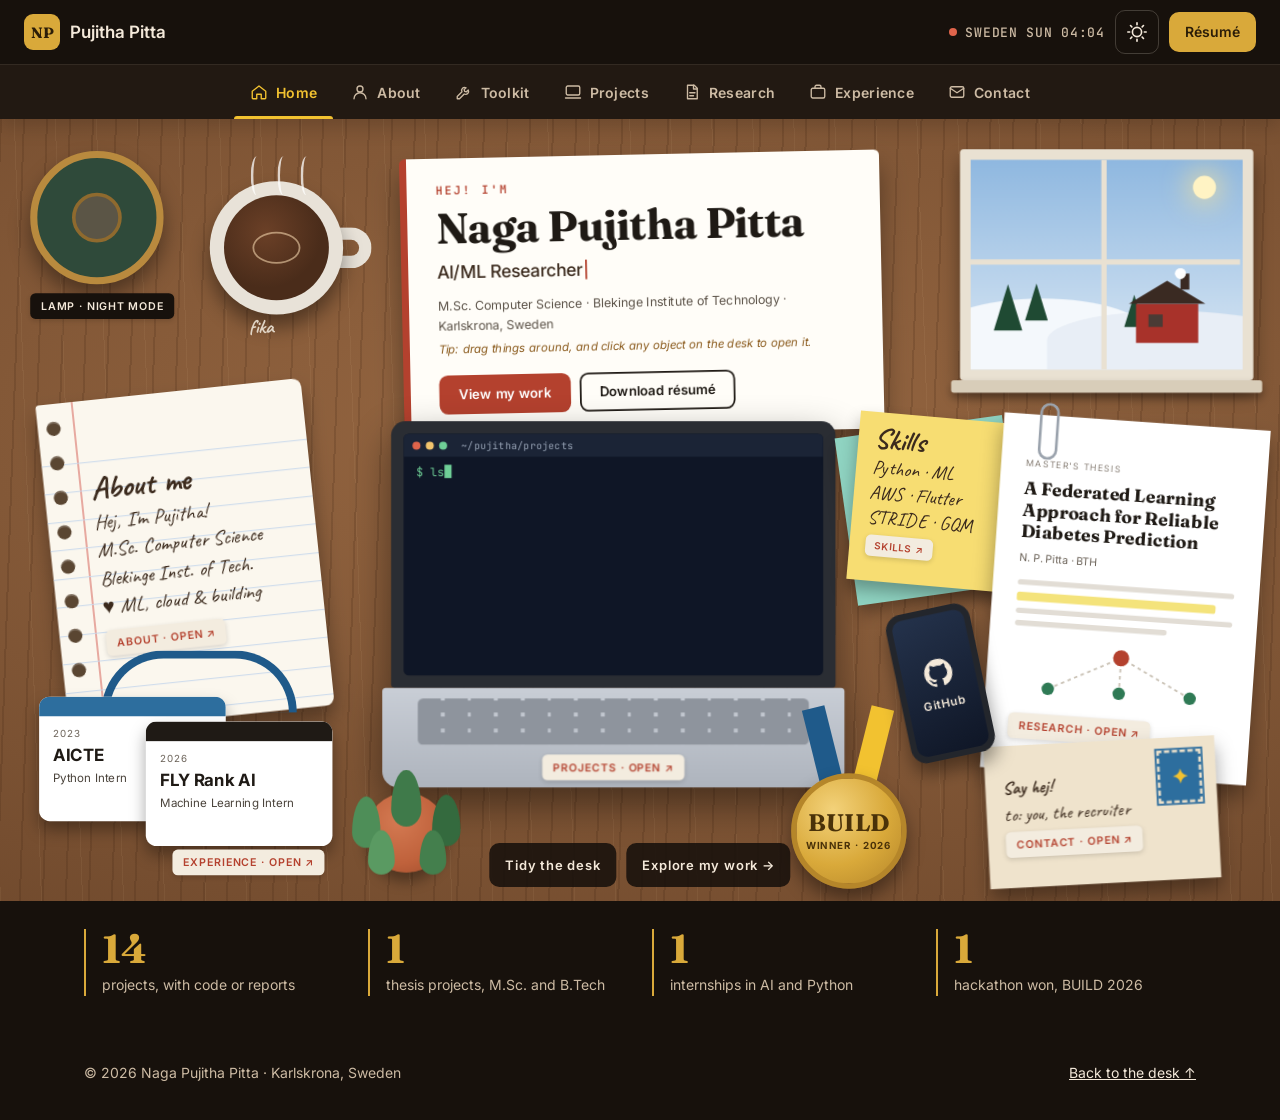
==== commit ea1906f8: "Switch to tabbed sections - Tab bar for Home, About, Toolkit, Projects, Research, Experience and Con" ====
--- a/index.html
+++ b/index.html
@@ -13,8 +13,9 @@
 <link rel="preconnect" href="https://fonts.googleapis.com">
 <link rel="preconnect" href="https://fonts.gstatic.com" crossorigin>
 <link href="https://fonts.googleapis.com/css2?family=Caveat:wght@500;700&family=Fraunces:opsz,wght@9..144,500;9..144,600;9..144,700&family=Inter:wght@400;500;600;700&family=JetBrains+Mono:wght@400;500&display=swap" rel="stylesheet">
-<link rel="stylesheet" href="assets/css/styles.css?v=desk-2">
+<link rel="stylesheet" href="assets/css/styles.css?v=desk-3">
 <script>
+  document.documentElement.classList.add('js');
   try {
     var t = localStorage.getItem('np-theme');
     if (!t) t = matchMedia('(prefers-color-scheme: dark)').matches ? 'night' : 'day';
@@ -25,36 +26,36 @@
 <body>
 <a class="skip" href="#about">Skip to content</a>
 
-<header class="topbar" id="top">
-  <a class="brand" href="#top" aria-label="Back to the desk">
+<div class="chrome" id="top">
+<header class="topbar">
+  <a class="brand" href="#home" aria-label="Home: the desk">
     <span class="brand-mark" aria-hidden="true">NP</span>
     <span class="brand-name">Pujitha Pitta</span>
   </a>
-  <nav class="nav" aria-label="Sections">
-    <a href="#about">About</a>
-    <a href="#skills">Skills</a>
-    <a href="#projects">Projects</a>
-    <a href="#research">Research</a>
-    <a href="#experience">Experience</a>
-    <a href="#contact">Contact</a>
-  </nav>
   <div class="topbar-right">
     <span class="clock" aria-label="Local time in Sweden"><span class="clock-dot" aria-hidden="true"></span>SWEDEN <span id="clock">--:--</span></span>
     <button class="icon-btn" id="themeBtn" type="button" aria-label="Switch to night mode" aria-pressed="false">
       <svg viewBox="0 0 24 24" aria-hidden="true"><path class="i-sun" d="M12 4V2m0 20v-2m8-8h2M2 12h2m13.66-5.66 1.41-1.41M4.93 19.07l1.41-1.41m0-11.32L4.93 4.93m14.14 14.14-1.41-1.41M12 7a5 5 0 1 0 0 10 5 5 0 0 0 0-10Z"/><path class="i-moon" d="M20 14.5A8 8 0 0 1 9.5 4a8 8 0 1 0 10.5 10.5Z"/></svg>
     </button>
     <a class="btn btn-small" href="resume.pdf" target="_blank" rel="noopener">Résumé</a>
-    <button class="icon-btn menu-btn" id="menuBtn" type="button" aria-label="Open menu" aria-expanded="false" aria-controls="mobileNav">
-      <svg viewBox="0 0 24 24" aria-hidden="true"><path d="M4 7h16M4 12h16M4 17h16"/></svg>
-    </button>
-  </div>
-  <nav class="mobile-nav" id="mobileNav" aria-label="Sections (mobile)" hidden>
-    <a href="#about">About</a><a href="#skills">Skills</a><a href="#projects">Projects</a>
-    <a href="#research">Research</a><a href="#experience">Experience</a><a href="#contact">Contact</a>
-  </nav>
+  </div>
 </header>
-
-<!-- ============ HERO: THE STUDY DESK ============ -->
+<nav class="tabbar" aria-label="Sections">
+  <div class="tabs" id="tabs">
+    <a class="tab" href="#home" data-tab="home"><svg viewBox="0 0 24 24" aria-hidden="true"><path d="M3 11 12 4l9 7v9a1 1 0 0 1-1 1h-5v-6H9v6H4a1 1 0 0 1-1-1Z"/></svg>Home</a>
+    <a class="tab" href="#about" data-tab="about"><svg viewBox="0 0 24 24" aria-hidden="true"><circle cx="12" cy="8" r="4"/><path d="M4 21a8 8 0 0 1 16 0"/></svg>About</a>
+    <a class="tab" href="#skills" data-tab="skills"><svg viewBox="0 0 24 24" aria-hidden="true"><path d="M14.7 6.3a4 4 0 0 0-5.4 5.4L3 18v3h3l6.3-6.3a4 4 0 0 0 5.4-5.4l-2.5 2.5-2.4-.6-.6-2.4Z"/></svg>Toolkit</a>
+    <a class="tab" href="#projects" data-tab="projects"><svg viewBox="0 0 24 24" aria-hidden="true"><rect x="3" y="4" width="18" height="12" rx="2"/><path d="M2 20h20"/></svg>Projects</a>
+    <a class="tab" href="#research" data-tab="research"><svg viewBox="0 0 24 24" aria-hidden="true"><path d="M6 3h9l4 4v14H6Z"/><path d="M14 3v5h5M9 13h7M9 17h5"/></svg>Research</a>
+    <a class="tab" href="#experience" data-tab="experience"><svg viewBox="0 0 24 24" aria-hidden="true"><rect x="3" y="7" width="18" height="13" rx="2"/><path d="M8 7V5a2 2 0 0 1 2-2h4a2 2 0 0 1 2 2v2"/></svg>Experience</a>
+    <a class="tab" href="#contact" data-tab="contact"><svg viewBox="0 0 24 24" aria-hidden="true"><rect x="3" y="5" width="18" height="14" rx="2"/><path d="m3 7 9 6 9-6"/></svg>Contact</a>
+    <span class="tab-ink" id="tabInk" aria-hidden="true"></span>
+  </div>
+</nav>
+</div>
+
+<!-- ============ HOME TAB: THE STUDY DESK ============ -->
+<div class="panel home-panel" id="home" data-panel>
 <section class="hero" aria-label="Introduction">
   <div class="hero-intro-mobile">
     <p class="eyebrow">Hej! I'm</p>
@@ -199,7 +200,7 @@
     </div>
     <div class="desk-controls">
       <button type="button" class="chip-btn" id="resetDesk">Tidy the desk</button>
-      <a class="chip-btn" href="#about">Scroll to explore ↓</a>
+      <a class="chip-btn" href="#about">Explore my work →</a>
     </div>
   </div>
 </section>
@@ -213,10 +214,11 @@
     <div class="stat reveal"><b data-count="1">1</b><span>hackathon won, BUILD 2026</span></div>
   </div>
 </section>
+</div>
 
 <main>
   <!-- ABOUT -->
-  <section class="section" id="about">
+  <section class="section" id="about" data-panel>
     <div class="wrap about">
       <div class="about-photo reveal">
         <figure class="polaroid">
@@ -242,7 +244,7 @@
   </section>
 
   <!-- SKILLS -->
-  <section class="section section-alt" id="skills">
+  <section class="section section-alt" id="skills" data-panel>
     <div class="wrap">
       <p class="eyebrow reveal">02 · Skills</p>
       <h2 class="reveal">My technical toolkit</h2>
@@ -253,7 +255,7 @@
   </section>
 
   <!-- PROJECTS -->
-  <section class="section" id="projects">
+  <section class="section" id="projects" data-panel>
     <div class="wrap">
       <p class="eyebrow reveal">03 · Projects</p>
       <h2 class="reveal">Things I've built</h2>
@@ -265,7 +267,7 @@
   </section>
 
   <!-- RESEARCH -->
-  <section class="section section-alt" id="research">
+  <section class="section section-alt" id="research" data-panel>
     <div class="wrap">
       <p class="eyebrow reveal">04 · Research</p>
       <h2 class="reveal">Research</h2>
@@ -293,7 +295,7 @@
   </section>
 
   <!-- EXPERIENCE -->
-  <section class="section" id="experience">
+  <section class="section" id="experience" data-panel>
     <div class="wrap">
       <p class="eyebrow reveal">05 · Experience</p>
       <h2 class="reveal">Experience and recognition</h2>
@@ -305,7 +307,7 @@
   </section>
 
   <!-- CONTACT -->
-  <section class="section contact-section" id="contact">
+  <section class="section contact-section" id="contact" data-panel>
     <div class="wrap">
       <div class="letter reveal">
         <span class="letter-stamp" aria-hidden="true">✦</span>
@@ -330,7 +332,7 @@
 <footer class="footer">
   <div class="wrap footer-inner">
     <p>© <span id="year">2026</span> Naga Pujitha Pitta · Karlskrona, Sweden</p>
-    <a href="#top">Back to the desk ↑</a>
+    <a href="#home">Back to the desk ↑</a>
   </div>
 </footer>
 
@@ -344,7 +346,7 @@
 
 <div class="toast" id="toast" role="status" aria-live="polite"></div>
 
-<script src="assets/js/data.js?v=desk-2"></script>
-<script src="assets/js/main.js?v=desk-2"></script>
+<script src="assets/js/data.js?v=desk-3"></script>
+<script src="assets/js/main.js?v=desk-3"></script>
 </body>
 </html>
--- a/assets/css/styles.css
+++ b/assets/css/styles.css
@@ -41,6 +41,7 @@
   --radius: 14px;
   --wrap: 1160px;
   --topbar: 64px;
+  --tabbar: 54px;
   color-scheme: light;
 }
 
@@ -73,7 +74,7 @@
 }
 
 *, *::before, *::after { box-sizing: border-box; }
-html { scroll-behavior: smooth; scroll-padding-top: calc(var(--topbar) + 8px); }
+html { scroll-behavior: smooth; scroll-padding-top: calc(var(--topbar) + var(--tabbar) + 8px); }
 body {
   margin: 0;
   background: var(--bg);
@@ -125,7 +126,7 @@
 
 /* ---------- Top bar ---------- */
 .topbar {
-  position: sticky; top: 0; z-index: 100; height: var(--topbar);
+  position: relative; height: var(--topbar);
   display: flex; align-items: center; justify-content: space-between; gap: 16px;
   padding: 0 24px; background: var(--bar); color: var(--bar-ink);
 }
@@ -151,7 +152,7 @@
 .hero-intro-mobile { display: none; }
 .desk {
   position: relative; overflow: hidden;
-  height: calc(100vh - var(--topbar)); height: calc(100svh - var(--topbar)); min-height: 560px;
+  height: calc(100vh - var(--topbar) - var(--tabbar)); height: calc(100svh - var(--topbar) - var(--tabbar)); min-height: 540px;
   background-color: var(--wood);
   background-image:
     repeating-linear-gradient(92deg, rgba(60, 32, 14, .18) 0 2px, transparent 2px 23px),
@@ -297,7 +298,7 @@
 .term-bar i { width: 9px; height: 9px; border-radius: 50%; background: #E0644B; }
 .term-bar i:nth-child(2) { background: #F2C46D; } .term-bar i:nth-child(3) { background: #6FCF97; }
 .term-bar b { margin-left: 10px; font-size: 11px; font-weight: 400; color: #9AA6B8; }
-.term-body { display: block; padding: 10px 14px; font-size: 13px; line-height: 1.7; color: #C9D4E5; white-space: pre; overflow: hidden; }
+.term-body { display: block; padding: 8px 14px; font-size: 13px; line-height: 1.6; color: #C9D4E5; white-space: pre; overflow: hidden; }
 .term-body .p { color: #6FCF97; }
 .term-body .d { color: #7FB6F0; }
 .term-body .c { display: inline-block; width: 8px; height: 15px; background: #6FCF97; vertical-align: -2px; animation: blink 1s step-end infinite; }
@@ -477,7 +478,7 @@
 
 /* Research */
 .research-feature { display: grid; grid-template-columns: 420px 1fr; gap: 56px; margin-top: 40px; align-items: start; }
-.fed-viz { margin: 0; position: sticky; top: calc(var(--topbar) + 24px); background: var(--card); border: 1px solid var(--line); border-radius: var(--radius); padding: 20px; box-shadow: var(--shadow); }
+.fed-viz { margin: 0; position: sticky; top: calc(var(--topbar) + var(--tabbar) + 24px); background: var(--card); border: 1px solid var(--line); border-radius: var(--radius); padding: 20px; box-shadow: var(--shadow); }
 .fed-viz svg { width: 100%; height: auto; display: block; }
 .fv-halo { fill: var(--accent); opacity: .12; animation: halo 3s ease-in-out infinite; transform-origin: 210px 70px; transform-box: view-box; }
 .fv-links path { fill: none; stroke: var(--line); stroke-width: 2.5; stroke-dasharray: 6 6; animation: dash 1.2s linear infinite; }
@@ -716,8 +717,6 @@
    RESPONSIVE
    ========================================================= */
 @media (max-width: 1080px) {
-  .nav { display: none; }
-  .menu-btn { display: inline-flex; }
   .project-grid { grid-template-columns: repeat(2, 1fr); }
   .research-feature { grid-template-columns: 1fr; }
   .fed-viz { position: static; max-width: 520px; }
@@ -776,6 +775,56 @@
   .v-letter { padding: 28px 20px; width: calc(100% - 24px); }
 }
 
+
+/* =========================================================
+   TABS
+   ========================================================= */
+.chrome { position: sticky; top: 0; z-index: 100; box-shadow: 0 6px 20px rgba(0, 0, 0, .18); }
+.tabbar { background: #221912; border-top: 1px solid rgba(244, 233, 218, .08); }
+.tabs { position: relative; display: flex; justify-content: center; gap: 2px; height: var(--tabbar); max-width: var(--wrap); margin: 0 auto; padding: 0 12px; overflow-x: auto; scrollbar-width: none; }
+.tabs::-webkit-scrollbar { display: none; }
+.tab {
+  position: relative; display: inline-flex; align-items: center; gap: 8px; flex-shrink: 0; height: 100%; padding: 0 16px;
+  color: var(--bar-muted); text-decoration: none; font: 600 14px var(--f-body); letter-spacing: .02em;
+  transition: color .25s ease, background-color .25s ease;
+}
+.tab svg { width: 18px; height: 18px; fill: none; stroke: currentColor; stroke-width: 1.8; stroke-linecap: round; stroke-linejoin: round; transition: transform .3s ease; }
+.tab:hover { color: var(--bar-ink); background: rgba(244, 233, 218, .05); }
+.tab:hover svg { transform: translateY(-2px); }
+.tab[aria-current="page"] { color: #F2C230; }
+.tab:focus-visible { outline-offset: -4px; }
+.tab-ink { position: absolute; left: 0; bottom: 0; height: 3px; width: 0; border-radius: 3px 3px 0 0; background: #F2C230; transition: transform .4s cubic-bezier(.2, .8, .2, 1), width .4s cubic-bezier(.2, .8, .2, 1); pointer-events: none; }
+
+.js [data-panel]:not(.active) { display: none; }
+.panel-in { animation: panel-in .5s cubic-bezier(.2, .8, .2, 1) both; }
+@keyframes panel-in { from { opacity: 0; transform: translateY(14px); } to { opacity: 1; transform: none; } }
+main .section { min-height: calc(100vh - var(--topbar) - var(--tabbar) - 80px); padding-bottom: 40px; }
+
+.pager { display: flex; justify-content: space-between; gap: 12px; margin-top: 64px; padding-top: 28px; border-top: 1px solid var(--line); }
+.contact-section .pager { border-top-color: rgba(244, 233, 218, .2); }
+.pager-btn {
+  display: inline-flex; align-items: center; gap: 14px; min-height: 56px; padding: 10px 20px; border-radius: 12px;
+  background: var(--card); border: 1px solid var(--line); color: var(--ink); text-decoration: none; font: 600 17px var(--f-display);
+  box-shadow: var(--shadow); transition: transform .25s ease, box-shadow .25s ease, border-color .25s;
+}
+.pager-btn small { display: block; font: 600 11px var(--f-mono); letter-spacing: .12em; text-transform: uppercase; color: var(--muted); }
+.pager-btn.next { text-align: right; margin-left: auto; }
+.pager-btn > span[aria-hidden] { font-size: 20px; color: var(--accent); transition: transform .25s ease; }
+.pager-btn:hover { transform: translateY(-2px); box-shadow: var(--shadow-lift); border-color: var(--accent); }
+.pager-btn:hover > span[aria-hidden] { transform: translateX(-3px); }
+.pager-btn.next:hover > span[aria-hidden] { transform: translateX(3px); }
+
+@media (max-width: 1080px) {
+  .tabs { justify-content: flex-start; }
+}
+@media (max-width: 760px) {
+  :root { --tabbar: 50px; }
+  .tab { padding: 0 12px; font-size: 13px; gap: 6px; }
+  .tab svg { width: 16px; height: 16px; }
+  .pager-btn { padding: 8px 14px; font-size: 15px; }
+  main .section { min-height: 0; }
+}
+
 @media (prefers-reduced-motion: reduce) {
   *, *::before, *::after { animation-duration: .001ms !important; animation-iteration-count: 1 !important; transition-duration: .001ms !important; scroll-behavior: auto !important; }
   .snow, .confetti, .steam, .smoke { display: none; }
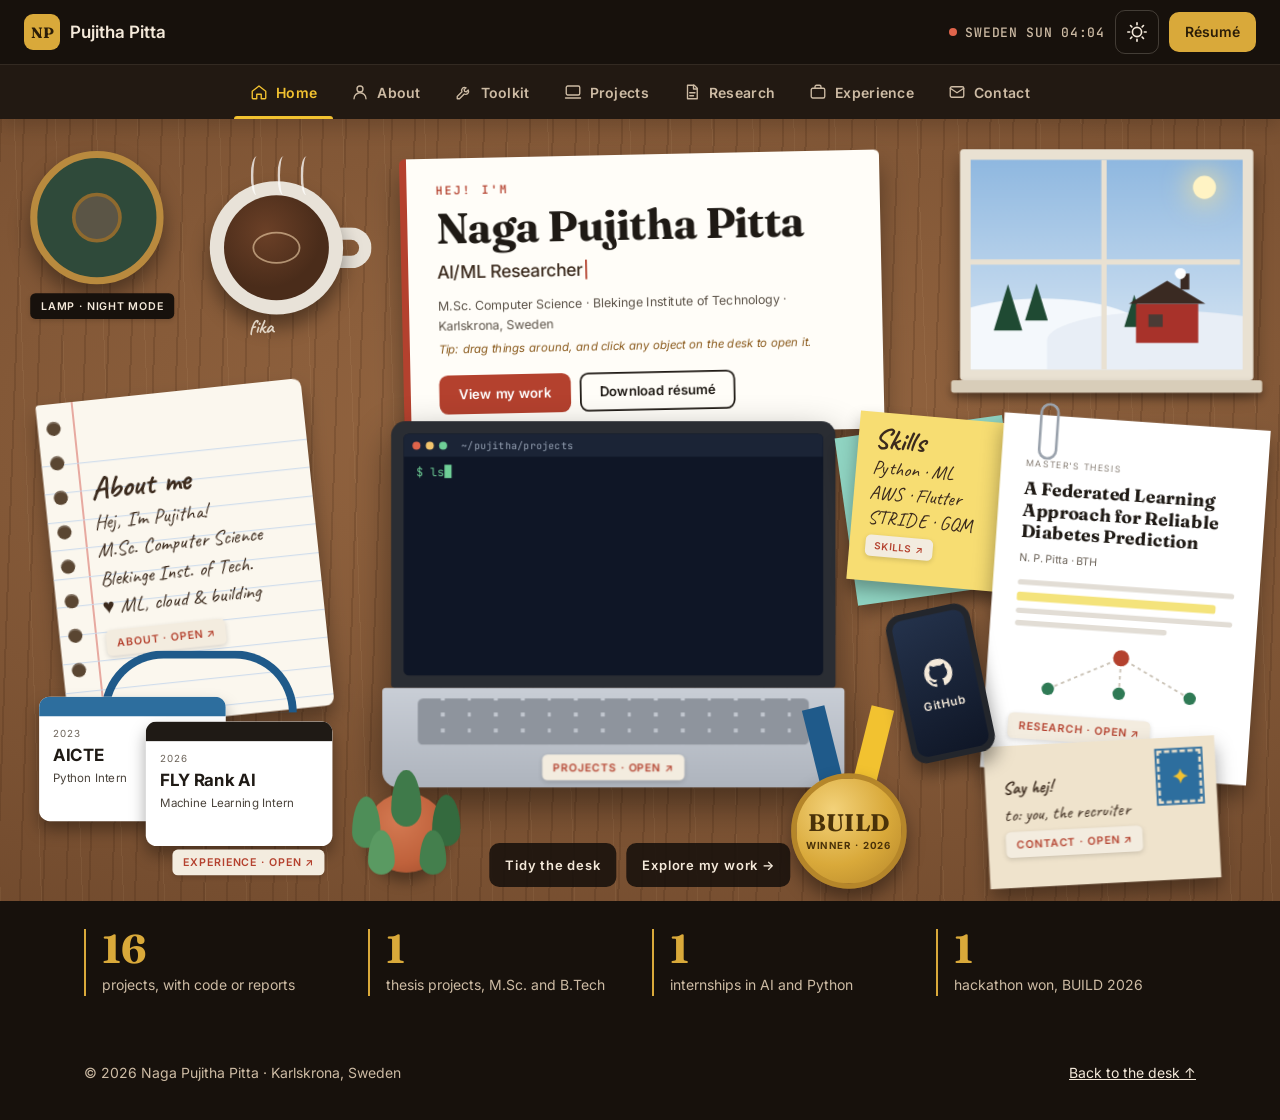
==== commit 9dd995e0: "Show projects as books on a bookshelf - Each project is a book spine on a wooden shelf, coloured by " ====
--- a/index.html
+++ b/index.html
@@ -13,7 +13,7 @@
 <link rel="preconnect" href="https://fonts.googleapis.com">
 <link rel="preconnect" href="https://fonts.gstatic.com" crossorigin>
 <link href="https://fonts.googleapis.com/css2?family=Caveat:wght@500;700&family=Fraunces:opsz,wght@9..144,500;9..144,600;9..144,700&family=Inter:wght@400;500;600;700&family=JetBrains+Mono:wght@400;500&display=swap" rel="stylesheet">
-<link rel="stylesheet" href="assets/css/styles.css?v=desk-3">
+<link rel="stylesheet" href="assets/css/styles.css?v=desk-4">
 <script>
   document.documentElement.classList.add('js');
   try {
@@ -259,10 +259,19 @@
     <div class="wrap">
       <p class="eyebrow reveal">03 · Projects</p>
       <h2 class="reveal">Things I've built</h2>
-      <p class="section-intro reveal">From AI agents and machine-learning models to cloud labs, systems tools and web apps. Each project links to its code on GitHub or its full report.</p>
-      <div class="filters reveal" id="filters" role="group" aria-label="Filter projects"></div>
+      <p class="section-intro reveal">My project library: from AI agents and machine-learning models to cloud labs, systems tools and web apps. Pick a book to open it and read what's inside, with links to the code, demo or full report.</p>
+      <div class="projects-bar reveal">
+        <div class="filters" id="filters" role="group" aria-label="Filter projects"></div>
+        <div class="view-switch" role="group" aria-label="Project view">
+          <button type="button" class="vs-btn" data-view="shelf" aria-pressed="true"><svg viewBox="0 0 24 24" aria-hidden="true"><path d="M4 4h3v16H4zM9 4h3v16H9zM14.5 4.6l2.9-.8 4.1 15.4-2.9.8z"/></svg>Bookshelf</button>
+          <button type="button" class="vs-btn" data-view="list" aria-pressed="false"><svg viewBox="0 0 24 24" aria-hidden="true"><rect x="3" y="4" width="8" height="7" rx="1"/><rect x="13" y="4" width="8" height="7" rx="1"/><rect x="3" y="13" width="8" height="7" rx="1"/><rect x="13" y="13" width="8" height="7" rx="1"/></svg>Cards</button>
+        </div>
+      </div>
       <p class="filter-note" id="filterNote" aria-live="polite"></p>
-      <div class="project-grid" id="projectGrid"></div>
+      <div class="library" id="library" data-view="shelf">
+        <div class="shelf" id="shelf" aria-label="Project books. Choose one to open it."></div>
+        <div class="project-grid" id="projectGrid"></div>
+      </div>
     </div>
   </section>
 
@@ -346,7 +355,7 @@
 
 <div class="toast" id="toast" role="status" aria-live="polite"></div>
 
-<script src="assets/js/data.js?v=desk-3"></script>
-<script src="assets/js/main.js?v=desk-3"></script>
+<script src="assets/js/data.js?v=desk-4"></script>
+<script src="assets/js/main.js?v=desk-4"></script>
 </body>
 </html>
--- a/assets/css/styles.css
+++ b/assets/css/styles.css
@@ -825,7 +825,151 @@
   main .section { min-height: 0; }
 }
 
+/* =========================================================
+   PROJECT LIBRARY (bookshelf)
+   ========================================================= */
+.projects-bar { display: flex; flex-wrap: wrap; align-items: flex-start; justify-content: space-between; gap: 14px 24px; margin-top: 32px; }
+.projects-bar .filters { margin-top: 0; flex: 1 1 520px; }
+.view-switch { display: inline-flex; padding: 4px; gap: 4px; border-radius: 12px; background: var(--card); border: 1px solid var(--line); flex-shrink: 0; }
+.vs-btn { display: inline-flex; align-items: center; gap: 8px; min-height: 40px; padding: 6px 14px; border: 0; border-radius: 9px; background: transparent; color: var(--muted); font: 600 14px var(--f-body); cursor: pointer; transition: background-color .2s, color .2s; }
+.vs-btn svg { width: 18px; height: 18px; fill: none; stroke: currentColor; stroke-width: 1.8; stroke-linejoin: round; }
+.vs-btn[aria-pressed="true"] { background: var(--ink); color: var(--bg); }
+.library[data-view="shelf"] .project-grid { display: none; }
+.library[data-view="list"] .shelf { display: none; }
+
+.shelf {
+  --row: 290px; --board: 22px;
+  position: relative; display: flex; flex-wrap: wrap; align-content: flex-start; align-items: flex-end;
+  gap: var(--board) 6px; margin-top: 8px; padding: 0 22px; border-radius: 10px;
+  background-color: #3A2616;
+  background-image:
+    repeating-linear-gradient(to bottom, transparent 0 var(--row), #7A4E2D var(--row), #A06A40 calc(var(--row) + 3px), #8B5A36 calc(var(--row) + 4px), #6E4427 calc(var(--row) + var(--board))),
+    linear-gradient(90deg, rgba(0,0,0,.35), transparent 6%, transparent 94%, rgba(0,0,0,.35)),
+    radial-gradient(120% 80% at 50% 0%, rgba(255, 214, 140, .12), transparent 70%);
+  box-shadow: inset 0 0 0 10px #5A3A22, inset 0 0 40px rgba(0,0,0,.45), var(--shadow-lift);
+}
+.slot { height: var(--row); display: flex; align-items: flex-end; padding-top: 14px; }
+.slot:has(.hide) { display: none; }
+.book {
+  position: relative; width: var(--bw, 60px); height: var(--bh, 230px); padding: 0; margin: 0; border: 0; cursor: pointer;
+  border-radius: 4px 4px 2px 2px; color: #F4E9DA;
+  background:
+    linear-gradient(90deg, rgba(0,0,0,.35) 0, rgba(255,255,255,.10) 18%, rgba(255,255,255,.02) 40%, rgba(0,0,0,.08) 75%, rgba(0,0,0,.4) 100%),
+    var(--bc);
+  box-shadow: inset 0 0 0 1px rgba(255,255,255,.06), 2px 0 0 rgba(0,0,0,.25), 0 6px 10px rgba(0,0,0,.35);
+  transform-origin: 50% 100%;
+  transition: transform .35s cubic-bezier(.2, .9, .3, 1.2), box-shadow .3s ease, filter .3s;
+  display: flex; flex-direction: column; align-items: center; justify-content: space-between;
+}
+.book.hide { display: none; }
+.book.lean { transform: rotate(-5deg); transform-origin: 100% 100%; margin-left: 10px; }
+.book:hover, .book:focus-visible { transform: translateY(-16px); box-shadow: inset 0 0 0 1px rgba(255,255,255,.1), 0 22px 22px rgba(0,0,0,.45); filter: brightness(1.1); z-index: 2; }
+.book.lean:hover, .book.lean:focus-visible { transform: rotate(-5deg) translateY(-16px); }
+.book:focus-visible { outline: 3px solid #F2C230; outline-offset: 3px; }
+.b-band { display: block; width: 100%; height: 10px; flex-shrink: 0; border-top: 2px solid #D9A93A; border-bottom: 2px solid #D9A93A; }
+.b-band.top { margin-top: 14px; }
+.b-band.bottom { margin-bottom: 14px; }
+.b-title {
+  flex: 1; display: flex; align-items: center; justify-content: center; overflow: hidden; padding: 10px 0;
+  writing-mode: vertical-rl; transform: rotate(180deg);
+  font: 600 14px/1.15 var(--f-display); letter-spacing: .02em; text-align: center; color: #F8EFDF;
+  text-shadow: 0 1px 1px rgba(0,0,0,.4);
+}
+.b-ribbon { position: absolute; top: -6px; right: 10px; width: 10px; height: 46px; background: #F2C230; clip-path: polygon(0 0, 100% 0, 100% 100%, 50% 80%, 0 100%); }
+.panel-in .book { animation: book-in .6s cubic-bezier(.2, .9, .3, 1.2) both; animation-delay: var(--rd, 0s); }
+.book.pop { animation: book-in .5s cubic-bezier(.2, .9, .3, 1.2) both; }
+@keyframes book-in { from { opacity: 0; translate: 0 -30px; } to { opacity: 1; translate: 0 0; } }
+
+/* ---- Opened book ---- */
+.v-book { perspective: 2200px; }
+.v-spread {
+  position: relative; display: grid; grid-template-columns: 1fr 1fr; min-height: 520px;
+  border-radius: 10px; padding: 10px;
+  background: var(--bc); box-shadow: 0 30px 60px rgba(0,0,0,.5);
+  transform-style: preserve-3d;
+}
+.v-leaf { position: relative; padding: 46px 44px 56px; background: #FBF6EC; color: #2A221B; }
+.v-left { border-radius: 6px 0 0 6px; background: linear-gradient(90deg, #FBF6EC 85%, #E9DFCC); box-shadow: inset -12px 0 18px -12px rgba(0,0,0,.25); }
+.v-right { border-radius: 0 6px 6px 0; background: linear-gradient(90deg, #E9DFCC, #FBF6EC 15%); box-shadow: inset 12px 0 18px -12px rgba(0,0,0,.25); }
+.v-leaf > *:not(.v-pageno) { animation: ink-in .6s ease both; animation-delay: .75s; }
+.v-right > *:not(.v-pageno) { animation-delay: .95s; }
+@keyframes ink-in { from { opacity: 0; transform: translateY(8px); } to { opacity: 1; transform: none; } }
+.v-chapter { font: 600 11px var(--f-mono); letter-spacing: .14em; text-transform: uppercase; color: #6E604F; }
+.v-ribbon { display: inline-block; margin-top: 14px; padding: 4px 12px; border-radius: 999px; background: #F2C230; color: #3B2A08; font: 700 12px var(--f-body); }
+.v-leaf h3 { margin-top: 14px; font-size: 32px; line-height: 1.12; color: #1F1A15; }
+.v-folder { margin-top: 10px; font: 13px var(--f-mono); color: #6E604F; }
+.v-story { margin-top: 22px; font: 400 17px/1.75 Georgia, var(--f-display); color: #3B342D; }
+.v-story::first-letter { float: left; font: 700 54px/0.9 var(--f-display); margin: 6px 10px 0 0; color: var(--bc); }
+.v-leaf h4 { margin: 0 0 12px; font: 600 12px var(--f-mono); letter-spacing: .14em; text-transform: uppercase; color: #6E604F; }
+.v-leaf h4 + .tags { margin-top: 0; }
+.v-leaf .tags + h4 { margin-top: 34px; }
+.v-leaf .tags li { background: #F3ECDF; border-color: #DDD3C3; color: #2A221B; font-size: 13px; padding: 5px 10px; }
+.v-book-links { display: flex; flex-direction: column; gap: 12px; }
+.v-booklink {
+  display: flex; align-items: center; gap: 14px; min-height: 64px; padding: 12px 16px; border-radius: 12px;
+  background: #FFFFFF; border: 1px solid #DDD3C3; color: #1F1A15; text-decoration: none;
+  box-shadow: 0 2px 6px rgba(0,0,0,.06); transition: transform .2s ease, box-shadow .2s ease, border-color .2s;
+}
+.v-booklink:hover { transform: translateX(4px); border-color: var(--bc); box-shadow: 0 8px 18px rgba(0,0,0,.12); }
+.v-booklink b { display: block; font-size: 16px; }
+.v-booklink small { display: block; font-size: 13px; color: #5E554B; }
+.bl-icon { width: 40px; height: 40px; border-radius: 10px; display: grid; place-items: center; flex-shrink: 0; background: var(--bc); color: #F8EFDF; }
+.bl-icon svg { width: 22px; height: 22px; fill: none; stroke: currentColor; stroke-width: 1.8; stroke-linecap: round; stroke-linejoin: round; }
+.v-pageno { position: absolute; bottom: 20px; font: 500 12px var(--f-mono); color: #8A7B68; }
+.v-left .v-pageno { left: 44px; }
+.v-right .v-pageno { right: 44px; }
+.v-cover {
+  position: absolute; top: 10px; bottom: 10px; left: 50%; right: 10px; z-index: 3;
+  display: flex; flex-direction: column; align-items: center; justify-content: center; gap: 22px; padding: 30px;
+  border-radius: 0 6px 6px 0; color: #F8EFDF; text-align: center;
+  background: linear-gradient(90deg, rgba(0,0,0,.35), rgba(255,255,255,.06) 8%, rgba(0,0,0,.15)), var(--bc);
+  box-shadow: inset 0 0 0 2px rgba(217,169,58,.6), inset 0 0 0 8px var(--bc), inset 0 0 0 9px rgba(217,169,58,.5);
+  transform-origin: 0 50%; backface-visibility: hidden;
+  animation: cover-open 1s cubic-bezier(.55, .05, .3, 1) .15s forwards;
+}
+.v-cover b { font: 700 26px/1.2 var(--f-display); max-width: 18ch; }
+.vc-band { width: 60%; height: 8px; border-top: 2px solid #D9A93A; border-bottom: 2px solid #D9A93A; }
+@keyframes cover-open { 0% { transform: rotateY(0); } 99% { transform: rotateY(-178deg); opacity: 1; } 100% { transform: rotateY(-180deg); opacity: 0; visibility: hidden; } }
+.turn-next .v-cover, .turn-prev .v-cover { display: none; }
+.turn-next .v-spread { animation: page-next .5s ease both; }
+.turn-prev .v-spread { animation: page-prev .5s ease both; }
+.turn-next .v-leaf > *:not(.v-pageno), .turn-prev .v-leaf > *:not(.v-pageno) { animation-delay: .15s; }
+@keyframes page-next { from { transform: rotateY(-14deg) translateX(30px); opacity: .4; } to { transform: none; opacity: 1; } }
+@keyframes page-prev { from { transform: rotateY(14deg) translateX(-30px); opacity: .4; } to { transform: none; opacity: 1; } }
+.v-book-nav { display: flex; align-items: center; justify-content: space-between; gap: 12px; margin-top: 18px; }
+.v-turn {
+  display: inline-flex; align-items: center; gap: 12px; max-width: 38%; min-height: 56px; padding: 8px 16px; border-radius: 12px; border: 0; cursor: pointer;
+  background: #FBF6EC; color: #1F1A15; font: 600 14px var(--f-body); text-align: left;
+  box-shadow: 0 6px 16px rgba(0,0,0,.3); transition: transform .2s;
+}
+.v-turn small { display: block; font: 600 10px var(--f-mono); letter-spacing: .12em; text-transform: uppercase; color: #6E604F; }
+.v-turn.next { text-align: right; }
+.v-turn:hover { transform: translateY(-2px); }
+.v-turn > span[aria-hidden] { font-size: 20px; color: #B4412E; }
+.v-shelf { color: #F4E9DA; font-weight: 600; min-height: 44px; display: inline-flex; align-items: center; }
+
+@media (max-width: 760px) {
+  .shelf { --row: 240px; --board: 18px; padding: 0 12px; gap: var(--board) 4px; }
+  .book { width: calc(var(--bw) * .78); height: calc(var(--bh) * .82); }
+  .b-title { font-size: 12px; }
+  .projects-bar .filters { flex-basis: 100%; }
+  .v-spread { grid-template-columns: 1fr; min-height: 0; padding: 6px; }
+  .v-leaf { padding: 30px 22px 44px; }
+  .v-left, .v-right { box-shadow: none; background: #FBF6EC; }
+  .v-left { border-radius: 6px 6px 0 0; border-bottom: 1px dashed #DDD3C3; }
+  .v-right { border-radius: 0 0 6px 6px; }
+  .v-left .v-pageno { left: 22px; }
+  .v-right .v-pageno { right: 22px; }
+  .v-cover { display: none; }
+  .v-leaf > *:not(.v-pageno), .v-right > *:not(.v-pageno) { animation-delay: .1s; }
+  .v-leaf h3 { font-size: 26px; }
+  .v-book-nav { flex-wrap: wrap; }
+  .v-turn { max-width: none; flex: 1 1 40%; }
+  .v-shelf { order: 3; flex-basis: 100%; justify-content: center; }
+}
+
 @media (prefers-reduced-motion: reduce) {
+  .v-cover { display: none; }
   *, *::before, *::after { animation-duration: .001ms !important; animation-iteration-count: 1 !important; transition-duration: .001ms !important; scroll-behavior: auto !important; }
   .snow, .confetti, .steam, .smoke { display: none; }
   .lines i.hl { width: 92%; }
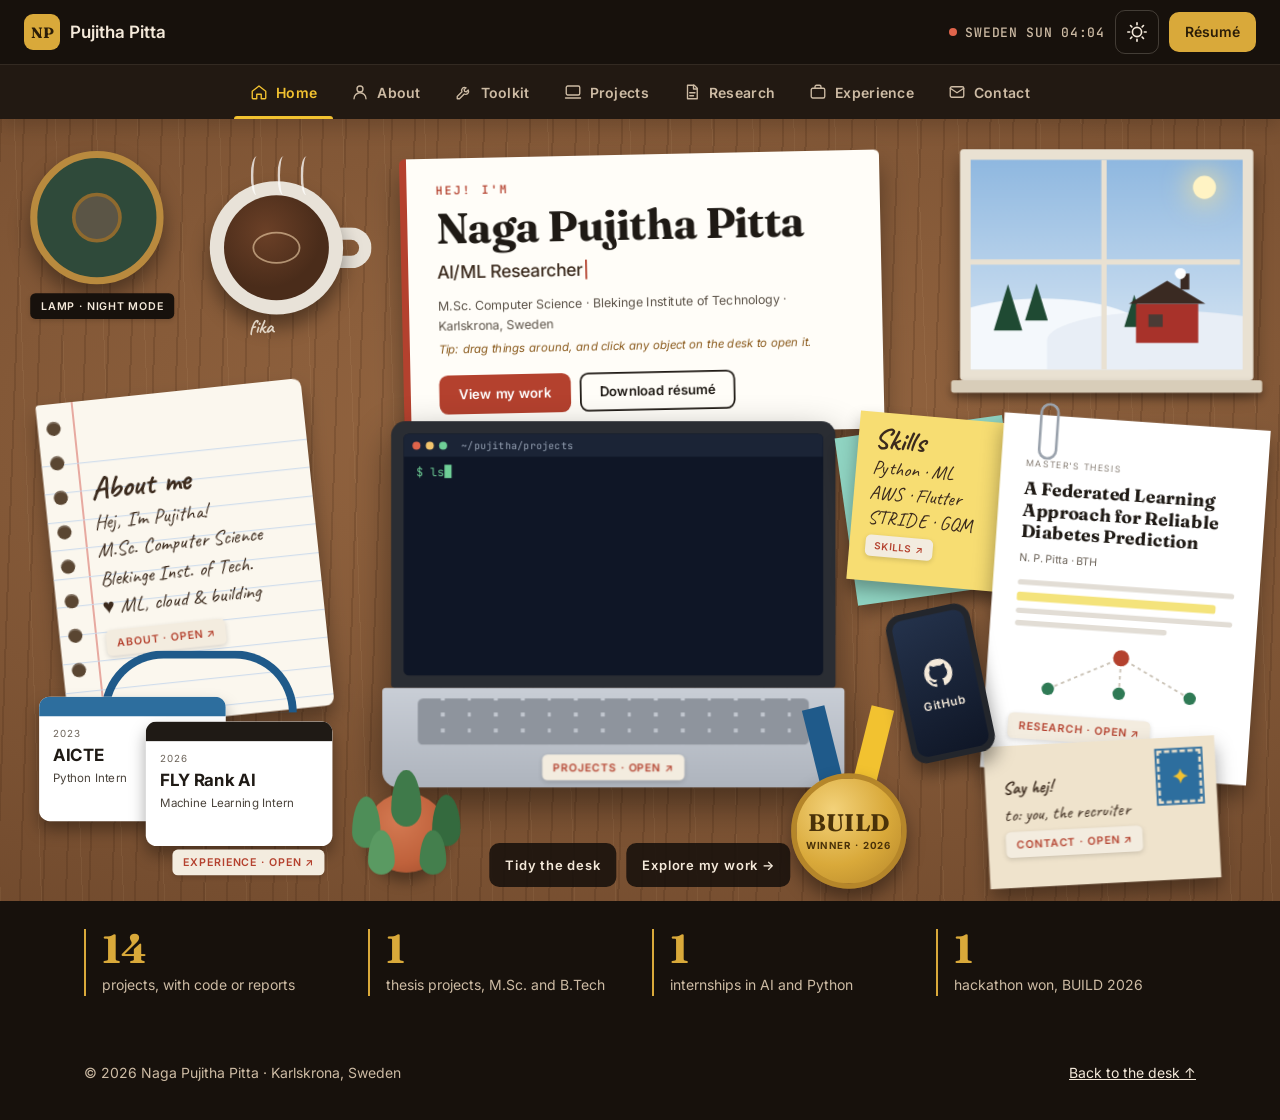
==== commit 680f6d77: "Remove FlyRank project card; add project links to résumé" ====
--- a/index.html
+++ b/index.html
@@ -13,7 +13,7 @@
 <link rel="preconnect" href="https://fonts.googleapis.com">
 <link rel="preconnect" href="https://fonts.gstatic.com" crossorigin>
 <link href="https://fonts.googleapis.com/css2?family=Caveat:wght@500;700&family=Fraunces:opsz,wght@9..144,500;9..144,600;9..144,700&family=Inter:wght@400;500;600;700&family=JetBrains+Mono:wght@400;500&display=swap" rel="stylesheet">
-<link rel="stylesheet" href="assets/css/styles.css?v=desk-4">
+<link rel="stylesheet" href="assets/css/styles.css?v=desk-5">
 <script>
   document.documentElement.classList.add('js');
   try {
@@ -208,7 +208,7 @@
 <!-- ============ STATS STRIP ============ -->
 <section class="stats" aria-label="At a glance">
   <div class="wrap stats-grid">
-    <div class="stat reveal"><b data-count="23" id="statProjects">23</b><span>projects, with code or reports</span></div>
+    <div class="stat reveal"><b data-count="22" id="statProjects">22</b><span>projects, with code or reports</span></div>
     <div class="stat reveal"><b data-count="2">2</b><span>thesis projects, M.Sc. and B.Tech</span></div>
     <div class="stat reveal"><b data-count="2">2</b><span>internships in AI and Python</span></div>
     <div class="stat reveal"><b data-count="1">1</b><span>hackathon won, BUILD 2026</span></div>
@@ -355,7 +355,7 @@
 
 <div class="toast" id="toast" role="status" aria-live="polite"></div>
 
-<script src="assets/js/data.js?v=desk-4"></script>
-<script src="assets/js/main.js?v=desk-4"></script>
+<script src="assets/js/data.js?v=desk-5"></script>
+<script src="assets/js/main.js?v=desk-5"></script>
 </body>
 </html>
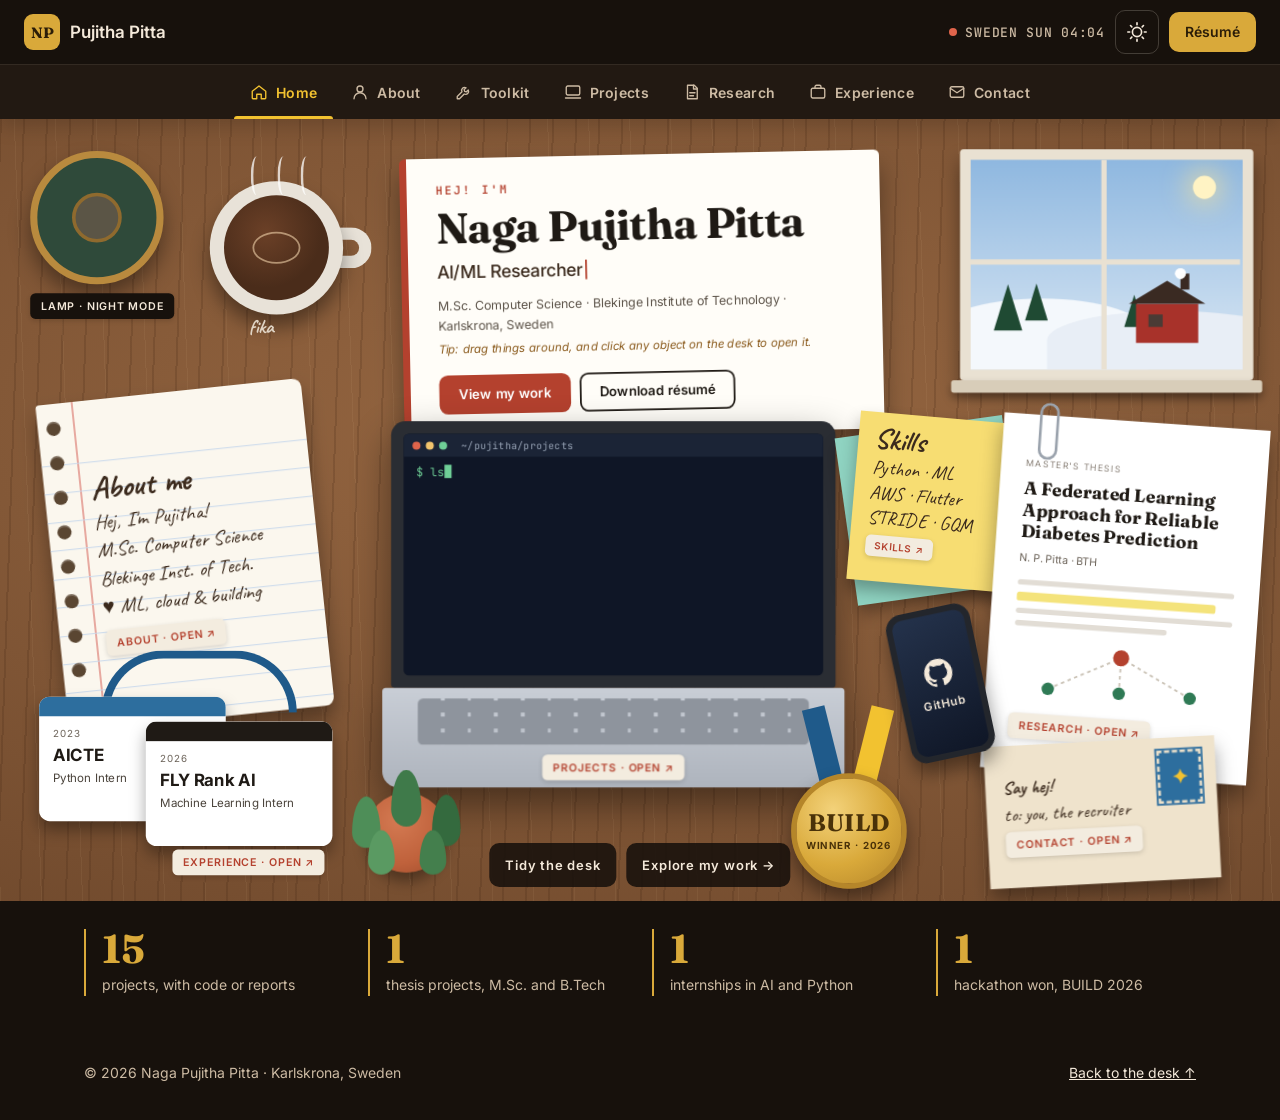
==== commit f62b6a44: "Serve résumé under a new versioned filename so phones skip cached copies" ====
--- a/index.html
+++ b/index.html
@@ -13,7 +13,7 @@
 <link rel="preconnect" href="https://fonts.googleapis.com">
 <link rel="preconnect" href="https://fonts.gstatic.com" crossorigin>
 <link href="https://fonts.googleapis.com/css2?family=Caveat:wght@500;700&family=Fraunces:opsz,wght@9..144,500;9..144,600;9..144,700&family=Inter:wght@400;500;600;700&family=JetBrains+Mono:wght@400;500&display=swap" rel="stylesheet">
-<link rel="stylesheet" href="assets/css/styles.css?v=desk-5">
+<link rel="stylesheet" href="assets/css/styles.css?v=desk-6">
 <script>
   document.documentElement.classList.add('js');
   try {
@@ -37,7 +37,7 @@
     <button class="icon-btn" id="themeBtn" type="button" aria-label="Switch to night mode" aria-pressed="false">
       <svg viewBox="0 0 24 24" aria-hidden="true"><path class="i-sun" d="M12 4V2m0 20v-2m8-8h2M2 12h2m13.66-5.66 1.41-1.41M4.93 19.07l1.41-1.41m0-11.32L4.93 4.93m14.14 14.14-1.41-1.41M12 7a5 5 0 1 0 0 10 5 5 0 0 0 0-10Z"/><path class="i-moon" d="M20 14.5A8 8 0 0 1 9.5 4a8 8 0 1 0 10.5 10.5Z"/></svg>
     </button>
-    <a class="btn btn-small" href="resume.pdf" target="_blank" rel="noopener">Résumé</a>
+    <a class="btn btn-small" href="Naga_Pujitha_Pitta_Resume.pdf?v=3" target="_blank" rel="noopener">Résumé</a>
   </div>
 </header>
 <nav class="tabbar" aria-label="Sections">
@@ -63,7 +63,7 @@
     <p class="m-role">AI/ML Researcher &amp; Software Engineer · Sweden</p>
     <div class="card-actions">
       <a class="btn" href="#projects">View my work</a>
-      <a class="btn btn-ghost" href="resume.pdf" target="_blank" rel="noopener">Résumé</a>
+      <a class="btn btn-ghost" href="Naga_Pujitha_Pitta_Resume.pdf?v=3" target="_blank" rel="noopener">Résumé</a>
     </div>
     <p class="m-hint">Tap anything on my desk to open it.</p>
   </div>
@@ -113,7 +113,7 @@
         <p class="card-tip">Tip: drag things around, and click any object on the desk to open it.</p>
         <div class="card-actions">
           <a class="btn" href="#projects" data-nodrag>View my work</a>
-          <a class="btn btn-ghost" href="resume.pdf" target="_blank" rel="noopener" data-nodrag>Download résumé</a>
+          <a class="btn btn-ghost" href="Naga_Pujitha_Pitta_Resume.pdf?v=3" target="_blank" rel="noopener" data-nodrag>Download résumé</a>
         </div>
       </div>
 
@@ -330,7 +330,7 @@
         <ul class="contact-links">
           <li><a href="https://linkedin.com/in/naga-pujitha-pitta-bb8784255" target="_blank" rel="noopener">LinkedIn ↗</a></li>
           <li><a href="https://github.com/Pujitha-pitta" target="_blank" rel="noopener">GitHub ↗</a></li>
-          <li><a href="resume.pdf" target="_blank" rel="noopener">Résumé (PDF) ↗</a></li>
+          <li><a href="Naga_Pujitha_Pitta_Resume.pdf?v=3" target="_blank" rel="noopener">Résumé (PDF) ↗</a></li>
         </ul>
         <p class="sign">Tack så mycket! · Pujitha</p>
       </div>
@@ -355,7 +355,7 @@
 
 <div class="toast" id="toast" role="status" aria-live="polite"></div>
 
-<script src="assets/js/data.js?v=desk-5"></script>
-<script src="assets/js/main.js?v=desk-5"></script>
+<script src="assets/js/data.js?v=desk-6"></script>
+<script src="assets/js/main.js?v=desk-6"></script>
 </body>
 </html>
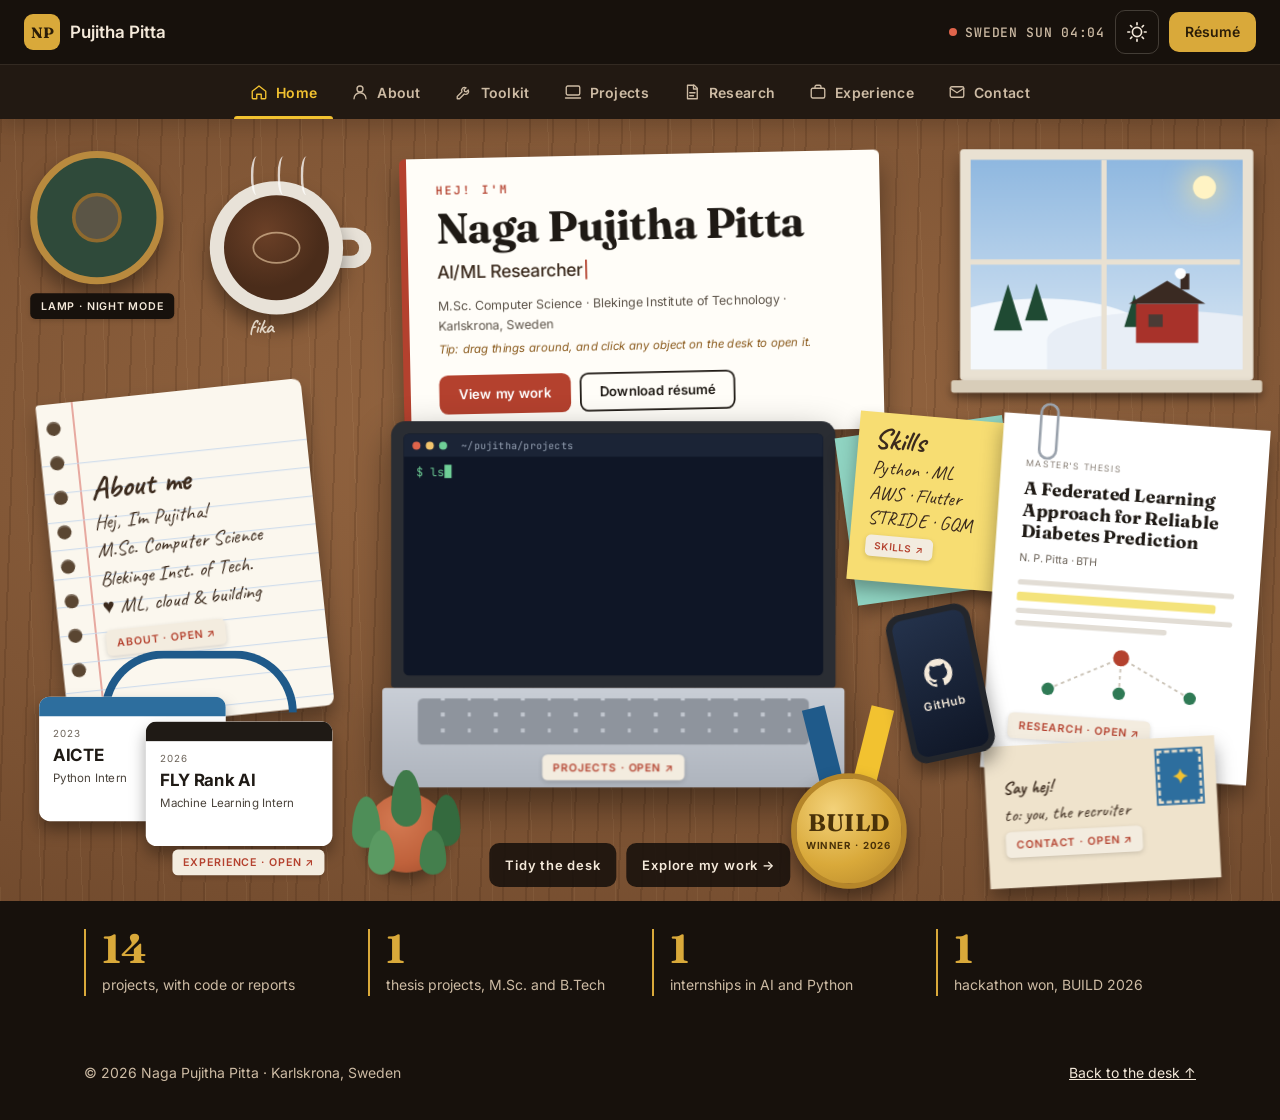
==== commit 1aca6167: "Add Job Market Skills Analyzer project and CalmCharge live demo" ====
--- a/index.html
+++ b/index.html
@@ -13,7 +13,7 @@
 <link rel="preconnect" href="https://fonts.googleapis.com">
 <link rel="preconnect" href="https://fonts.gstatic.com" crossorigin>
 <link href="https://fonts.googleapis.com/css2?family=Caveat:wght@500;700&family=Fraunces:opsz,wght@9..144,500;9..144,600;9..144,700&family=Inter:wght@400;500;600;700&family=JetBrains+Mono:wght@400;500&display=swap" rel="stylesheet">
-<link rel="stylesheet" href="assets/css/styles.css?v=desk-6">
+<link rel="stylesheet" href="assets/css/styles.css?v=desk-7">
 <script>
   document.documentElement.classList.add('js');
   try {
@@ -208,7 +208,7 @@
 <!-- ============ STATS STRIP ============ -->
 <section class="stats" aria-label="At a glance">
   <div class="wrap stats-grid">
-    <div class="stat reveal"><b data-count="22" id="statProjects">22</b><span>projects, with code or reports</span></div>
+    <div class="stat reveal"><b data-count="23" id="statProjects">23</b><span>projects, with code or reports</span></div>
     <div class="stat reveal"><b data-count="2">2</b><span>thesis projects, M.Sc. and B.Tech</span></div>
     <div class="stat reveal"><b data-count="2">2</b><span>internships in AI and Python</span></div>
     <div class="stat reveal"><b data-count="1">1</b><span>hackathon won, BUILD 2026</span></div>
@@ -355,7 +355,7 @@
 
 <div class="toast" id="toast" role="status" aria-live="polite"></div>
 
-<script src="assets/js/data.js?v=desk-6"></script>
-<script src="assets/js/main.js?v=desk-6"></script>
+<script src="assets/js/data.js?v=desk-7"></script>
+<script src="assets/js/main.js?v=desk-7"></script>
 </body>
 </html>
--- a/assets/css/styles.css
+++ b/assets/css/styles.css
@@ -32,6 +32,8 @@
   --t-ai: #A0620C;
   --t-infra: #1F7A74;
   --t-web: #B03A78;
+  --t-data: #3E4FA3;
+  --t-security: var(--t-sec);
 
   --f-display: 'Fraunces', Georgia, serif;
   --f-body: 'Inter', system-ui, -apple-system, 'Segoe UI', sans-serif;
@@ -70,6 +72,7 @@
   --t-ai: #F2C46D;
   --t-infra: #8FD3C1;
   --t-web: #F5A3C7;
+  --t-data: #9AA8F5;
   color-scheme: dark;
 }
 
